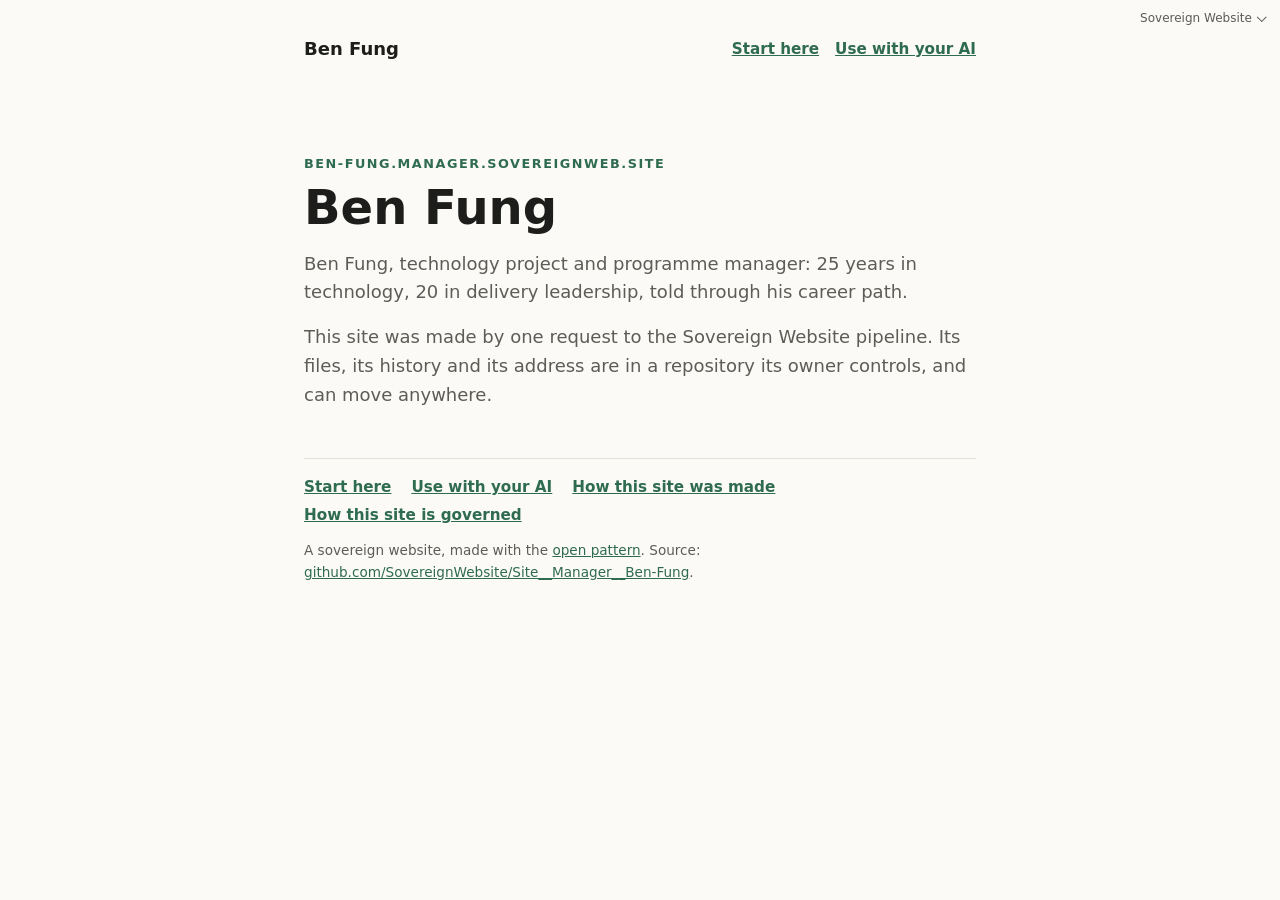
==== site/index.html @ fbfb222d "Seed 21 files from SovereignWebsite__IaC (org-apply)" ====
<!doctype html>
<html lang="en-GB">
<head>
<meta charset="utf-8">
<meta name="viewport" content="width=device-width, initial-scale=1">
<title>Ben Fung</title>
<meta name="description" content="Ben Fung, technology project and programme manager: 25 years in technology, 20 in delivery leadership, told through his career path.">
<meta property="og:type" content="website">
<meta property="og:site_name" content="Ben Fung">
<meta property="og:locale" content="en_GB">
<meta property="og:url" content="https://ben-fung.manager.sovereignweb.site/">
<meta property="og:title" content="Ben Fung">
<meta property="og:description" content="Ben Fung, technology project and programme manager: 25 years in technology, 20 in delivery leadership, told through his career path.">
<meta property="og:image" content="https://ben-fung.manager.sovereignweb.site/assets/share/card-1200x630.jpg">
<meta property="og:image:type" content="image/jpeg">
<meta property="og:image:width" content="1200">
<meta property="og:image:height" content="630">
<meta property="og:image:alt" content="Ben Fung">
<meta name="twitter:card" content="summary_large_image">
<meta name="twitter:title" content="Ben Fung">
<meta name="twitter:description" content="Ben Fung, technology project and programme manager: 25 years in technology, 20 in delivery leadership, told through his career path.">
<meta name="twitter:image" content="https://ben-fung.manager.sovereignweb.site/assets/share/card-1200x630.jpg">
<link rel="canonical" href="https://ben-fung.manager.sovereignweb.site/">
<style>
:root{--bg:#fbfaf7;--fg:#1d1d1b;--muted:#5d5c57;--accent:#2f6b4f;--line:#e4e1d8}
@media (prefers-color-scheme:dark){:root{--bg:#141513;--fg:#ecebe6;--muted:#a8a69e;--accent:#7fc3a0;--line:#2c2d29}}
*{box-sizing:border-box}body{margin:0;background:var(--bg);color:var(--fg);font:18px/1.6 system-ui,-apple-system,Segoe UI,sans-serif}
main{max-width:44rem;margin:0 auto;padding:10vh 1rem 4rem}
.skip{position:absolute;left:-999px}.skip:focus{left:1rem;top:1rem}
.mark{font-size:.8rem;letter-spacing:.12em;text-transform:uppercase;color:var(--accent);font-weight:600}
h1{font-size:clamp(2rem,6vw,3rem);line-height:1.1;margin:.4rem 0 1rem}
p{color:var(--muted);margin:0 0 1rem}a{color:var(--accent)}
footer{margin-top:3rem;padding-top:1rem;border-top:1px solid var(--line);font-size:.85rem;color:var(--muted)}
/* The Sovereign Website credit on a customer's site: one small, muted control at the far top right that opens a
   pop-up menu of the family links. Not a strip and not a menu bar: the site is about its owner (Dinis, 20 November
   2026: "It needs to fundamentally be about the site and who is it about ... top right pop-up menu").
   CSS only (details/summary), so no script and no CSP issue. It sits in the page's corner, above the owner's header;
   a site whose own header uses that corner moves it with --family-top / --family-right.
   To remove it, the owner sets one attribute: <html data-family-credit="off">. */
.family-credit{--fam-fg:var(--family-fg,#5a5a5a);--fam-strong:var(--family-fg-strong,#111);--fam-bg:var(--family-bg,#fff);
  position:absolute;top:var(--family-top,.4rem);right:var(--family-right,.75rem);z-index:50;font-size:.75rem;line-height:1.4}
@media (prefers-color-scheme:dark){.family-credit{--fam-fg:var(--family-fg,#b5b5b5);--fam-strong:var(--family-fg-strong,#fff);--fam-bg:var(--family-bg,#1c1c1c)}}
.family-credit summary{display:inline-flex;align-items:center;gap:.3rem;cursor:pointer;color:var(--fam-fg);list-style:none;min-height:24px;padding:.15rem .3rem;border-radius:4px}
.family-credit summary::-webkit-details-marker{display:none}
.family-credit summary::after{content:"";width:.35rem;height:.35rem;border:solid currentColor;border-width:0 1px 1px 0;transform:rotate(45deg) translateY(-2px)}
.family-credit summary:hover,.family-credit summary:focus-visible,.family-credit[open] summary{color:var(--fam-strong)}
.family-credit ul{position:absolute;right:0;top:100%;margin:.25rem 0 0;padding:.35rem 0;list-style:none;min-width:11rem;
  background:var(--fam-bg);border:1px solid rgba(127,127,127,.3);border-radius:6px;box-shadow:0 4px 16px rgba(0,0,0,.12)}
.family-credit a{display:block;padding:.3rem .8rem;min-height:24px;color:var(--fam-fg);text-decoration:none}
.family-credit a:hover,.family-credit a:focus-visible{color:var(--fam-strong);background:rgba(127,127,127,.1)}
.family-credit .family-gap{border-bottom:1px solid rgba(127,127,127,.25);padding-bottom:.3rem;margin-bottom:.3rem}
[data-family-credit="off"] .family-credit{display:none}
@media print{.family-credit{display:none}}
.top{display:flex;flex-wrap:wrap;align-items:center;gap:.5rem 1.5rem;max-width:44rem;margin:0 auto;padding:2.2rem 1rem 0}
.top .name{font-weight:600;color:var(--fg);text-decoration:none}
.own{display:flex;gap:1rem;margin-left:auto;font-size:.95rem}
.own a,.site-links a{color:var(--accent);font-weight:600}
.site-links{display:flex;flex-wrap:wrap;gap:.25rem 1.25rem;margin-bottom:.8rem;font-size:.95rem}
@media (max-width:40rem){.own{margin:0;width:100%}}
h2{font-size:1.25rem;margin:2rem 0 .5rem}ol,ul.plain{color:var(--muted);padding-left:1.2rem}li{margin:.35rem 0}
pre{background:rgba(127,127,127,.1);padding:.8rem 1rem;border-radius:6px;white-space:pre-wrap;font-size:.9rem;color:var(--fg)}
code{font-size:.9em}main a,main code{overflow-wrap:anywhere}
@media (max-width:599px){footer,.family-credit,.family,.site-links{font-size:15px}}
</style>
</head>
<body>
<a class="skip" href="#main">Skip to content</a>
<details class="family-credit">
  <summary>Sovereign Website</summary>
  <ul>
    <li><a href="/start/">Start here</a></li>
    <li><a href="/agents/">Use with your AI</a></li>
    <li class="family-gap"><a href="/admin/">How this site was made</a></li>
    <li><a href="https://sovereignwebsite.ai/">Sovereign Website</a></li>
    <li><a href="https://sovereignwebsite.org/">Principles</a></li>
    <li><a href="https://sovereignwebsite.site/">Hosted</a></li>
    <li><a href="https://hub.sovereignweb.site/">Hub</a></li>
    <li><a href="https://agents.sovereignweb.site/">Agents</a></li>
    <li><a href="https://vault.sovereignwebsite.site/">Vault</a></li>
    <li><a href="https://agenticcells.ai/">AgentiCCells</a></li>
    <li><a href="https://riskmandate.ai/">RiskMandate</a></li>
    <li><a href="https://newsroom.sgit.ai/">Newsroom</a></li>
  </ul>
</details>
<header class="top">
  <a class="name" href="/">Ben Fung</a>
  <nav class="own" aria-label="This site">
    <a href="/start/">Start here</a>
    <a href="/agents/">Use with your AI</a>
  </nav>
</header>
<main id="main">
<div class="mark">ben-fung.manager.sovereignweb.site</div>
<h1>Ben Fung</h1>
<p>Ben Fung, technology project and programme manager: 25 years in technology, 20 in delivery leadership, told through his career path.</p>
<p>This site was made by one request to the Sovereign Website pipeline. Its files, its history and its address are in a repository its owner controls, and can move anywhere.</p>
<footer>
<nav class="site-links" aria-label="About this site">
  <a href="/start/">Start here</a>
  <a href="/agents/">Use with your AI</a>
  <a href="/admin/">How this site was made</a>
  <a href="/policy/">How this site is governed</a>
</nav>
A sovereign website, made with the <a href="https://sovereignwebsite.org/">open pattern</a>. Source: <a href="https://github.com/SovereignWebsite/Site__Manager__Ben-Fung">github.com/SovereignWebsite/Site__Manager__Ben-Fung</a>.</footer>
</main>
</body>
</html>
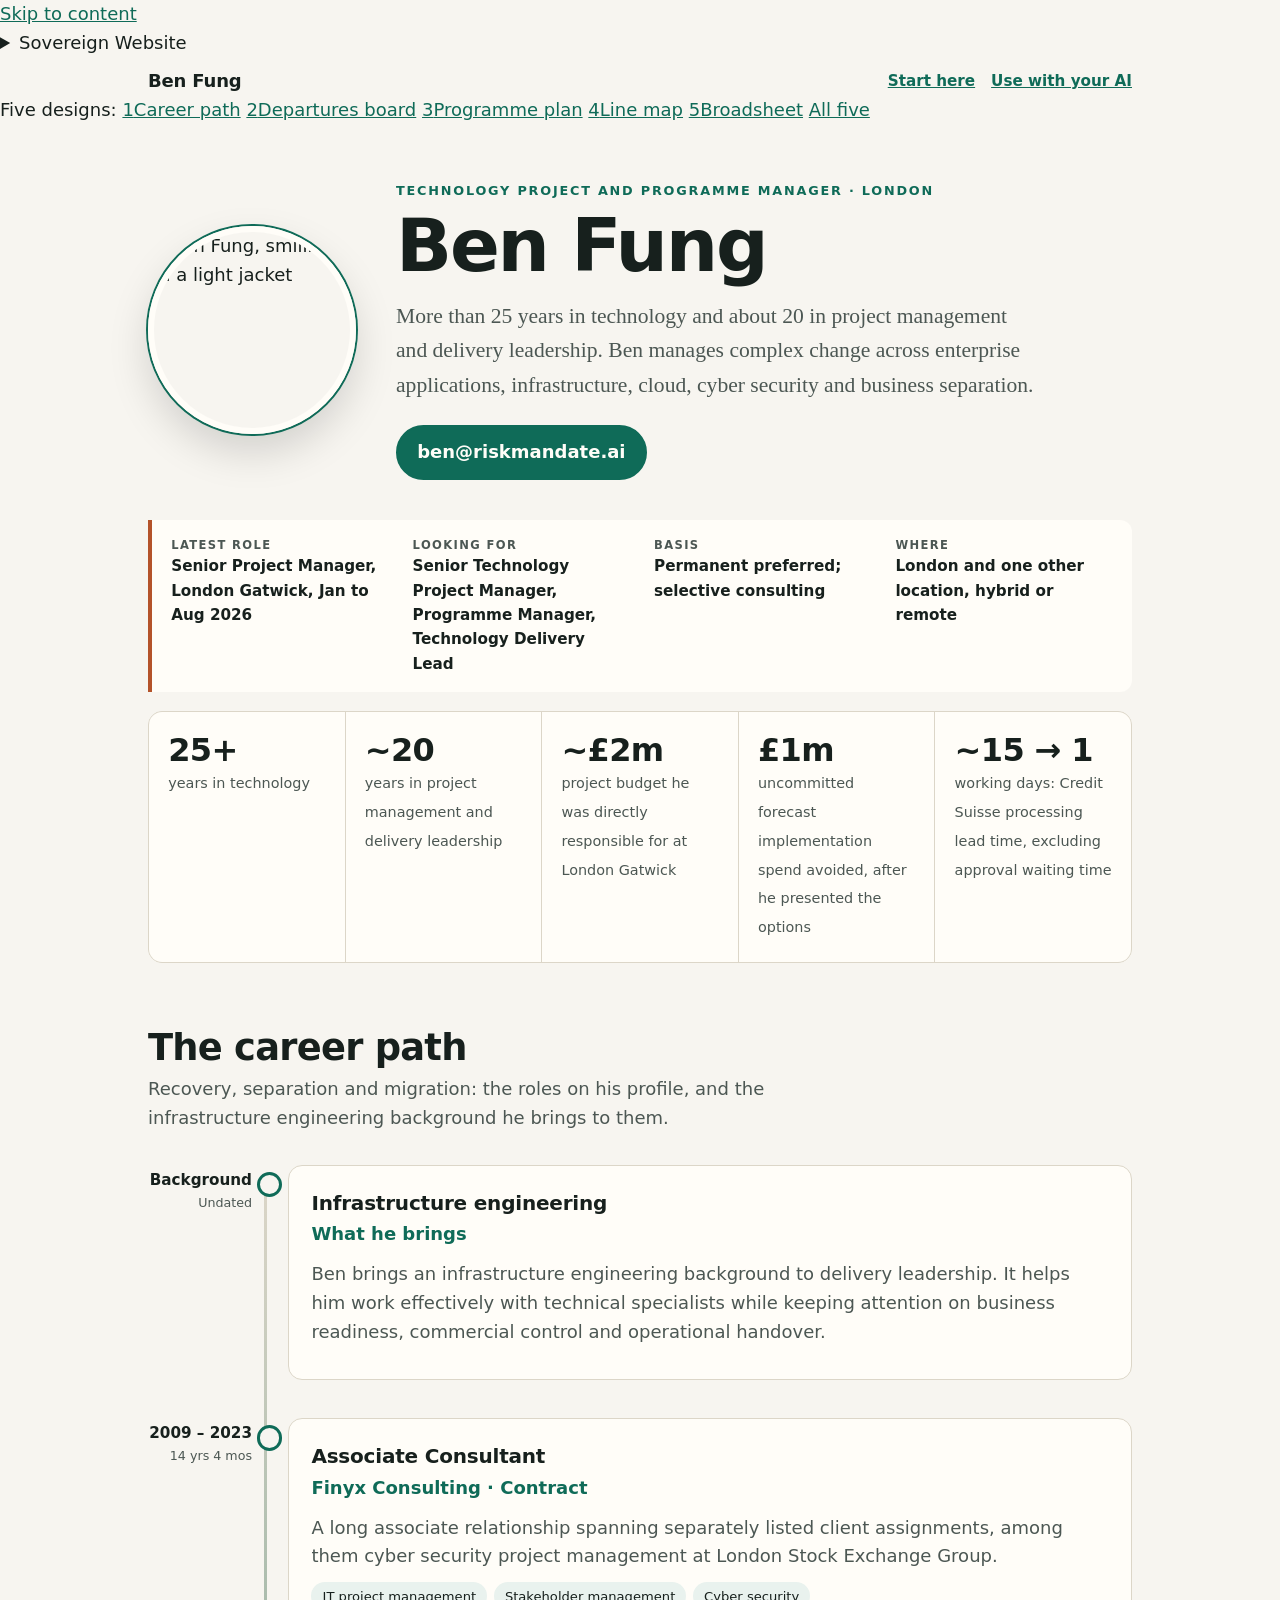
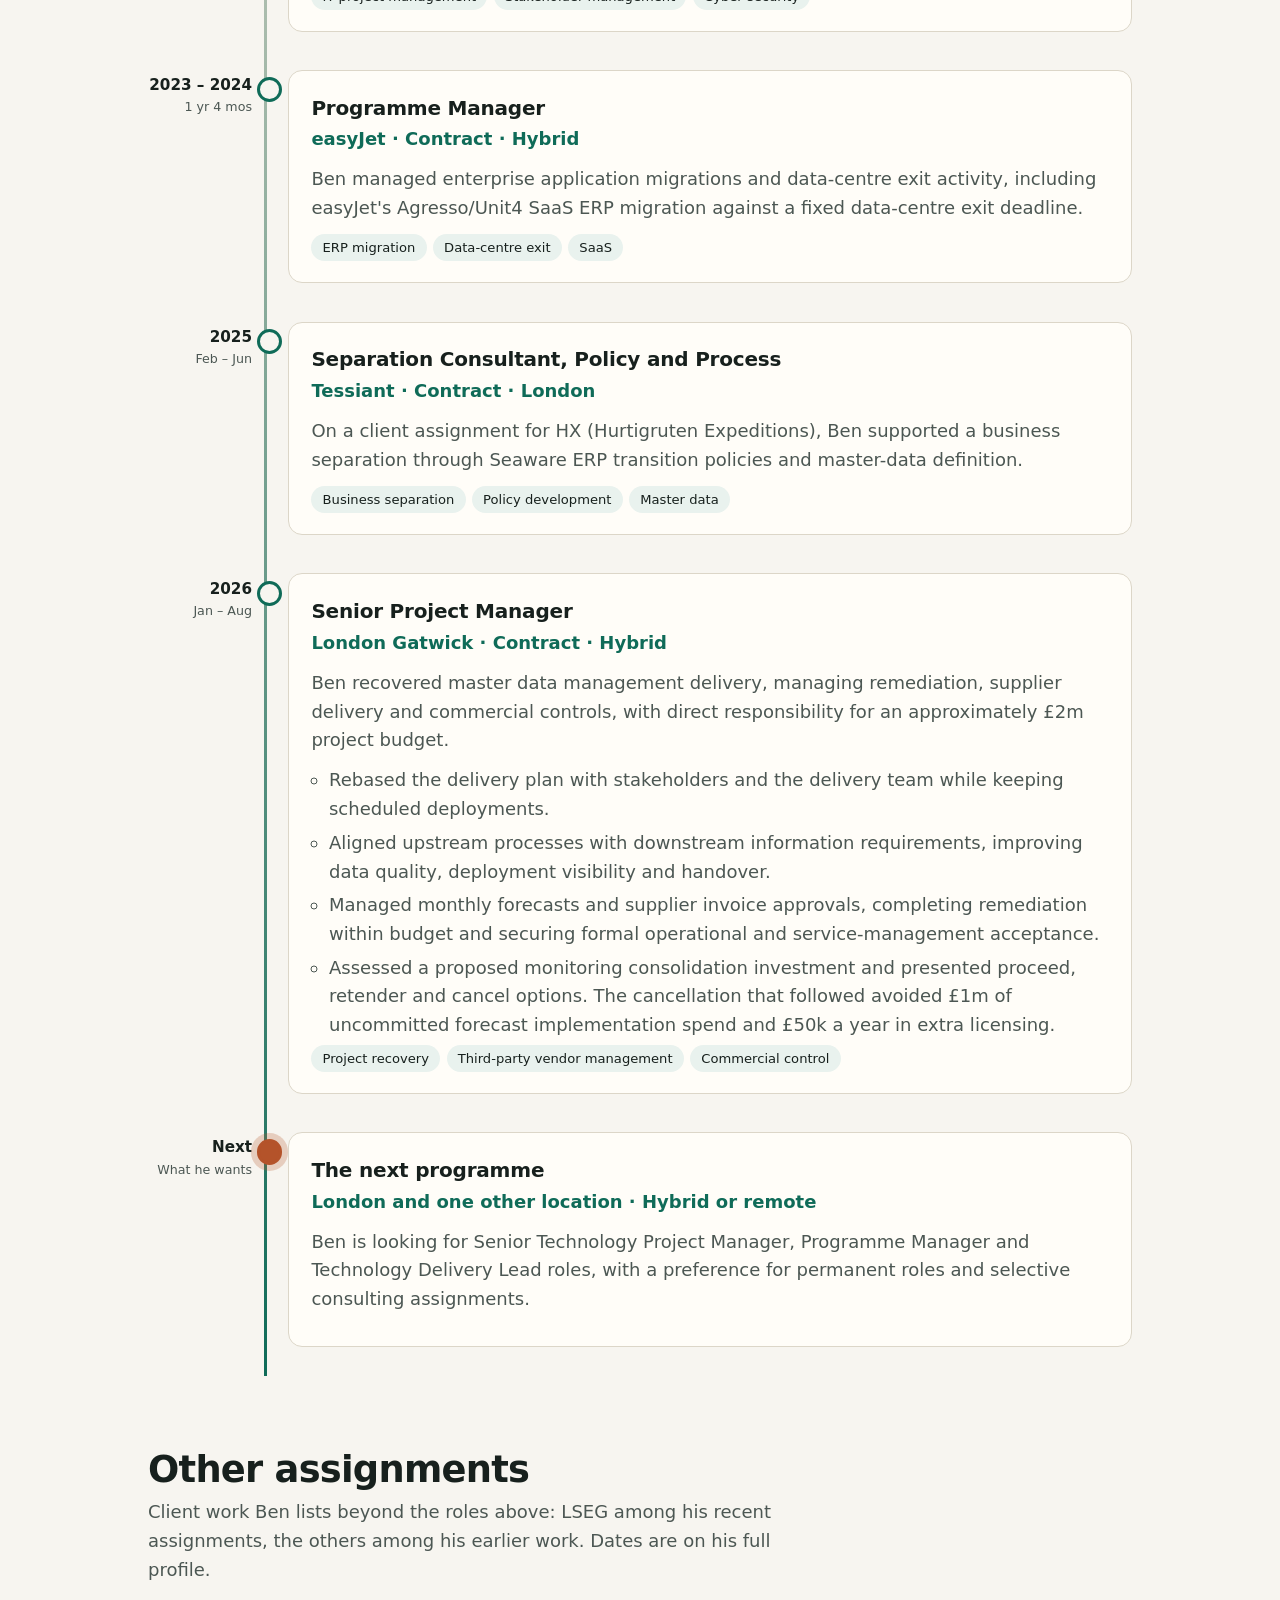
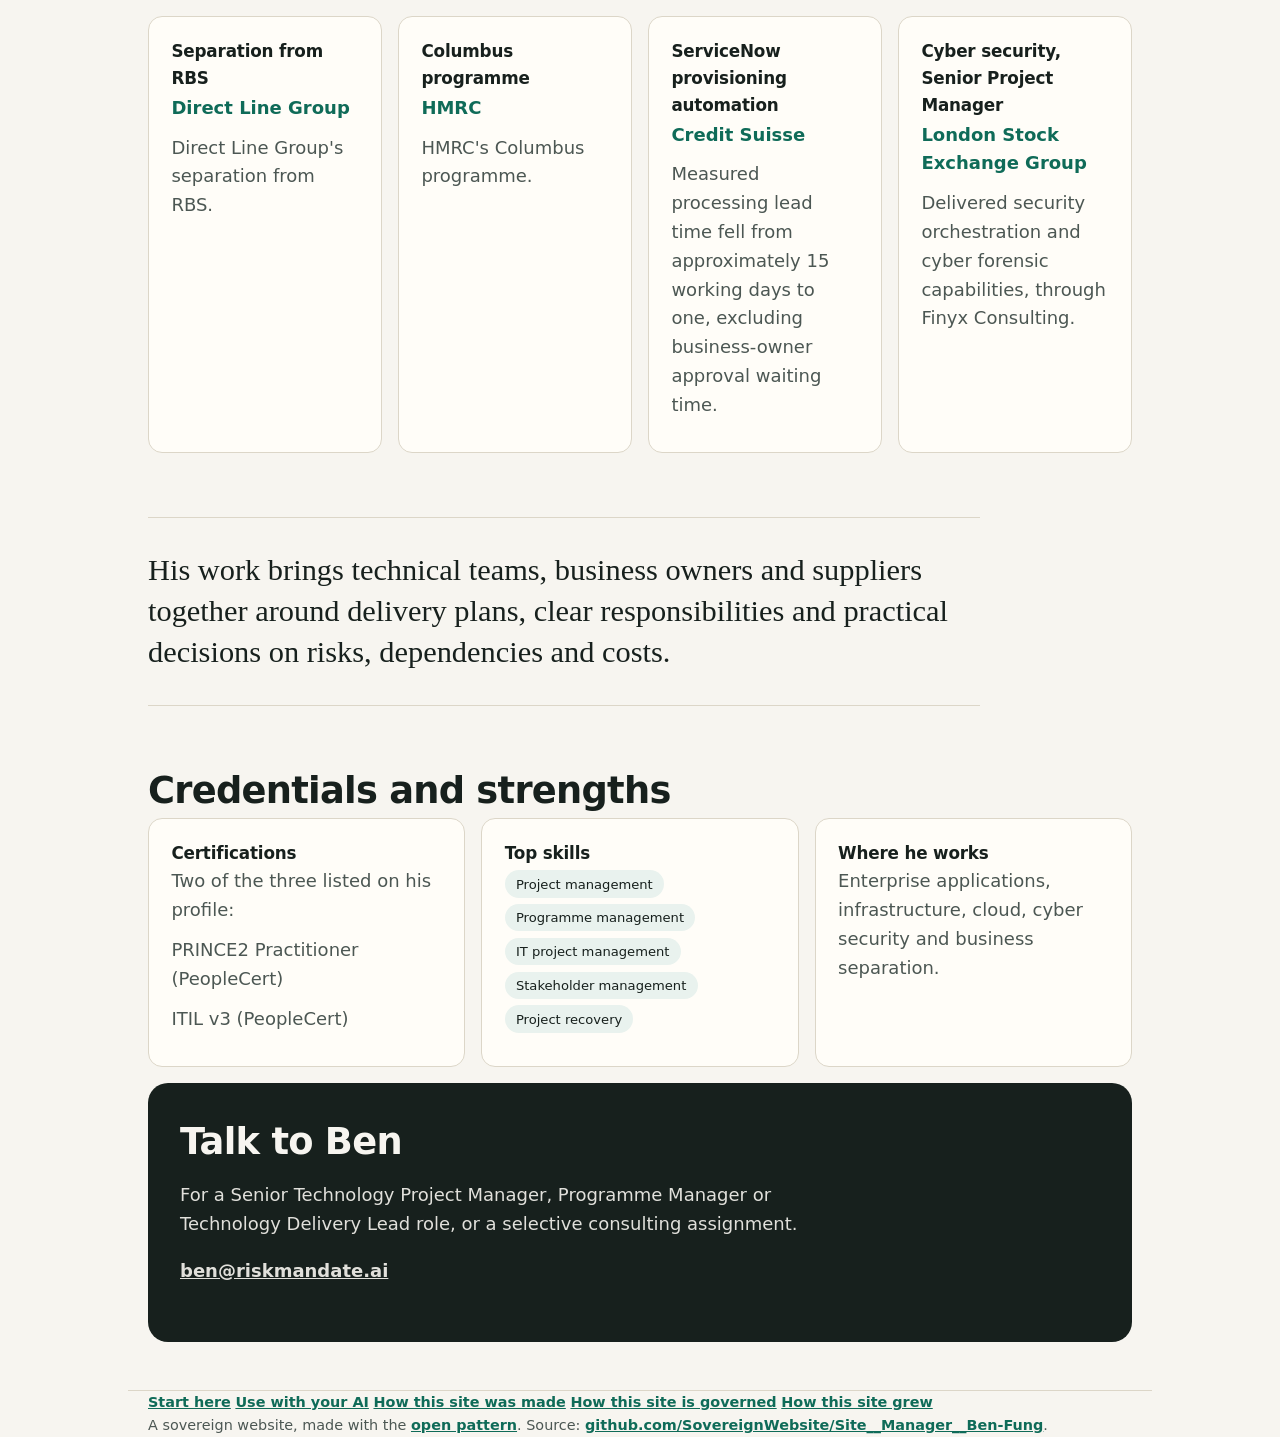
==== commit f9b629ee: "First pass: five designs of Ben Fung's career path, gallery, progress and costs Five designs of the " ====
--- a/site/index.html
+++ b/site/index.html
@@ -3,64 +3,87 @@
 <head>
 <meta charset="utf-8">
 <meta name="viewport" content="width=device-width, initial-scale=1">
-<title>Ben Fung</title>
-<meta name="description" content="Ben Fung, technology project and programme manager: 25 years in technology, 20 in delivery leadership, told through his career path.">
+<title>Ben Fung, technology project and programme manager</title>
+<meta name="description" content="Ben Fung, technology project and programme manager: more than 25 years in technology and about 20 in project management and delivery leadership, told through his career path.">
 <meta property="og:type" content="website">
 <meta property="og:site_name" content="Ben Fung">
 <meta property="og:locale" content="en_GB">
 <meta property="og:url" content="https://ben-fung.manager.sovereignweb.site/">
-<meta property="og:title" content="Ben Fung">
-<meta property="og:description" content="Ben Fung, technology project and programme manager: 25 years in technology, 20 in delivery leadership, told through his career path.">
+<meta property="og:title" content="Ben Fung, technology project and programme manager">
+<meta property="og:description" content="Ben Fung, technology project and programme manager: more than 25 years in technology and about 20 in project management and delivery leadership, told through his career path.">
 <meta property="og:image" content="https://ben-fung.manager.sovereignweb.site/assets/share/card-1200x630.jpg">
 <meta property="og:image:type" content="image/jpeg">
 <meta property="og:image:width" content="1200">
 <meta property="og:image:height" content="630">
-<meta property="og:image:alt" content="Ben Fung">
+<meta property="og:image:alt" content="Ben Fung: technology project and programme manager. More than 25 years in technology, about 20 in project management and delivery leadership.">
 <meta name="twitter:card" content="summary_large_image">
-<meta name="twitter:title" content="Ben Fung">
-<meta name="twitter:description" content="Ben Fung, technology project and programme manager: 25 years in technology, 20 in delivery leadership, told through his career path.">
+<meta name="twitter:title" content="Ben Fung, technology project and programme manager">
+<meta name="twitter:description" content="Ben Fung, technology project and programme manager: more than 25 years in technology and about 20 in project management and delivery leadership, told through his career path.">
 <meta name="twitter:image" content="https://ben-fung.manager.sovereignweb.site/assets/share/card-1200x630.jpg">
 <link rel="canonical" href="https://ben-fung.manager.sovereignweb.site/">
+<link rel="stylesheet" href="/assets/site.css">
 <style>
-:root{--bg:#fbfaf7;--fg:#1d1d1b;--muted:#5d5c57;--accent:#2f6b4f;--line:#e4e1d8}
-@media (prefers-color-scheme:dark){:root{--bg:#141513;--fg:#ecebe6;--muted:#a8a69e;--accent:#7fc3a0;--line:#2c2d29}}
-*{box-sizing:border-box}body{margin:0;background:var(--bg);color:var(--fg);font:18px/1.6 system-ui,-apple-system,Segoe UI,sans-serif}
-main{max-width:44rem;margin:0 auto;padding:10vh 1rem 4rem}
-.skip{position:absolute;left:-999px}.skip:focus{left:1rem;top:1rem}
-.mark{font-size:.8rem;letter-spacing:.12em;text-transform:uppercase;color:var(--accent);font-weight:600}
-h1{font-size:clamp(2rem,6vw,3rem);line-height:1.1;margin:.4rem 0 1rem}
-p{color:var(--muted);margin:0 0 1rem}a{color:var(--accent)}
-footer{margin-top:3rem;padding-top:1rem;border-top:1px solid var(--line);font-size:.85rem;color:var(--muted)}
-/* The Sovereign Website credit on a customer's site: one small, muted control at the far top right that opens a
-   pop-up menu of the family links. Not a strip and not a menu bar: the site is about its owner (Dinis, 20 November
-   2026: "It needs to fundamentally be about the site and who is it about ... top right pop-up menu").
-   CSS only (details/summary), so no script and no CSP issue. It sits in the page's corner, above the owner's header;
-   a site whose own header uses that corner moves it with --family-top / --family-right.
-   To remove it, the owner sets one attribute: <html data-family-credit="off">. */
-.family-credit{--fam-fg:var(--family-fg,#5a5a5a);--fam-strong:var(--family-fg-strong,#111);--fam-bg:var(--family-bg,#fff);
-  position:absolute;top:var(--family-top,.4rem);right:var(--family-right,.75rem);z-index:50;font-size:.75rem;line-height:1.4}
-@media (prefers-color-scheme:dark){.family-credit{--fam-fg:var(--family-fg,#b5b5b5);--fam-strong:var(--family-fg-strong,#fff);--fam-bg:var(--family-bg,#1c1c1c)}}
-.family-credit summary{display:inline-flex;align-items:center;gap:.3rem;cursor:pointer;color:var(--fam-fg);list-style:none;min-height:24px;padding:.15rem .3rem;border-radius:4px}
-.family-credit summary::-webkit-details-marker{display:none}
-.family-credit summary::after{content:"";width:.35rem;height:.35rem;border:solid currentColor;border-width:0 1px 1px 0;transform:rotate(45deg) translateY(-2px)}
-.family-credit summary:hover,.family-credit summary:focus-visible,.family-credit[open] summary{color:var(--fam-strong)}
-.family-credit ul{position:absolute;right:0;top:100%;margin:.25rem 0 0;padding:.35rem 0;list-style:none;min-width:11rem;
-  background:var(--fam-bg);border:1px solid rgba(127,127,127,.3);border-radius:6px;box-shadow:0 4px 16px rgba(0,0,0,.12)}
-.family-credit a{display:block;padding:.3rem .8rem;min-height:24px;color:var(--fam-fg);text-decoration:none}
-.family-credit a:hover,.family-credit a:focus-visible{color:var(--fam-strong);background:rgba(127,127,127,.1)}
-.family-credit .family-gap{border-bottom:1px solid rgba(127,127,127,.25);padding-bottom:.3rem;margin-bottom:.3rem}
-[data-family-credit="off"] .family-credit{display:none}
-@media print{.family-credit{display:none}}
-.top{display:flex;flex-wrap:wrap;align-items:center;gap:.5rem 1.5rem;max-width:44rem;margin:0 auto;padding:2.2rem 1rem 0}
-.top .name{font-weight:600;color:var(--fg);text-decoration:none}
-.own{display:flex;gap:1rem;margin-left:auto;font-size:.95rem}
-.own a,.site-links a{color:var(--accent);font-weight:600}
-.site-links{display:flex;flex-wrap:wrap;gap:.25rem 1.25rem;margin-bottom:.8rem;font-size:.95rem}
-@media (max-width:40rem){.own{margin:0;width:100%}}
-h2{font-size:1.25rem;margin:2rem 0 .5rem}ol,ul.plain{color:var(--muted);padding-left:1.2rem}li{margin:.35rem 0}
-pre{background:rgba(127,127,127,.1);padding:.8rem 1rem;border-radius:6px;white-space:pre-wrap;font-size:.9rem;color:var(--fg)}
-code{font-size:.9em}main a,main code{overflow-wrap:anywhere}
-@media (max-width:599px){footer,.family-credit,.family,.site-links{font-size:15px}}
+:root{--bg:#f7f5f0;--paper:#fffdf8;--fg:#17201d;--muted:#4c5753;--accent:#0f6b58;--accent-2:#b4532a;--line:#dcd6c8;--chip:#e9f2ee;
+  --sw-fg:#36403c;--sw-line:#cfc8b8;--sw-on-bg:#0f6b58;--sw-on-fg:#fff}
+@media (prefers-color-scheme:dark){:root{--bg:#101715;--paper:#151e1b;--fg:#ecefe9;--muted:#aab6b0;--accent:#6fd3b6;--accent-2:#f0a27c;--line:#2a3531;--chip:#1b2a25;
+  --sw-fg:#cfd8d3;--sw-line:#34413c;--sw-on-bg:#6fd3b6;--sw-on-fg:#0b1311;--family-fg:#c4ccc8;--family-fg-strong:#fff;--family-bg:#1c1c1c}}
+*{box-sizing:border-box}
+body{margin:0;background:var(--bg);color:var(--fg);font:18px/1.6 Inter,system-ui,-apple-system,"Segoe UI",sans-serif}
+a{color:var(--accent)}
+.sr-only{position:absolute;width:1px;height:1px;overflow:hidden;clip:rect(0 0 0 0);white-space:nowrap}
+.serif{font-family:"Iowan Old Style","Charter","Bitstream Charter",Georgia,serif}
+.wrap{max-width:64rem;margin:0 auto;padding:0 1.25rem}
+.top{display:flex;flex-wrap:wrap;align-items:center;gap:.5rem 1.5rem;max-width:64rem;margin:0 auto;padding:.6rem 1.25rem 0}
+.top .name{font-weight:700;color:var(--fg);text-decoration:none;letter-spacing:-.01em}
+.own{display:flex;gap:1rem;margin-left:auto;font-size:.95rem}.own a{font-weight:600}
+.hero{display:grid;grid-template-columns:auto 1fr;gap:2.5rem;align-items:center;padding:3.5rem 0 2.5rem}
+.portrait{width:13rem;height:13rem;border-radius:50%;object-fit:cover;border:6px solid var(--paper);box-shadow:0 0 0 2px var(--accent),0 18px 40px rgba(0,0,0,.15)}
+.eyebrow{font-size:.8rem;letter-spacing:.14em;text-transform:uppercase;color:var(--accent);font-weight:700;margin:0 0 .5rem}
+h1{font-size:clamp(2.6rem,7vw,4.6rem);line-height:1;margin:0 0 1rem;letter-spacing:-.03em}
+.lede{font-size:clamp(1.1rem,2.2vw,1.35rem);color:var(--muted);margin:0 0 1.4rem;max-width:40rem}
+.cta{display:flex;flex-wrap:wrap;gap:.75rem}
+.btn{display:inline-block;padding:.7rem 1.2rem;border-radius:999px;font-weight:600;text-decoration:none;border:2px solid var(--accent)}
+.btn.primary{background:var(--accent);color:var(--paper)}
+.stats{display:grid;grid-template-columns:repeat(auto-fit,minmax(11rem,1fr));gap:1px;background:var(--line);border:1px solid var(--line);border-radius:14px;overflow:hidden;margin:1rem 0 4rem}
+.stat{background:var(--paper);padding:1.3rem 1.2rem}
+.stat b{display:block;font-size:2rem;line-height:1.1;letter-spacing:-.02em;color:var(--fg)}
+.stat span{font-size:.9rem;color:var(--muted)}
+h2{font-size:clamp(1.6rem,3.5vw,2.3rem);letter-spacing:-.02em;margin:0 0 .4rem;line-height:1.15}
+.sub{color:var(--muted);margin:0 0 2rem;max-width:42rem}
+.path{list-style:none;margin:0 0 4rem;padding:0;position:relative}
+.path::before{content:"";position:absolute;left:7.25rem;top:.6rem;bottom:.6rem;width:3px;background:linear-gradient(var(--line),var(--accent))}
+.step{display:grid;grid-template-columns:6.5rem 1fr;gap:2.25rem;padding:0 0 2.4rem;position:relative}
+.step::before{content:"";position:absolute;left:6.8rem;top:.45rem;width:1.2rem;height:1.2rem;border-radius:50%;background:var(--bg);border:3px solid var(--accent)}
+.step.now::before{background:var(--accent-2);border-color:var(--accent-2);box-shadow:0 0 0 6px color-mix(in srgb,var(--accent-2) 25%,transparent)}
+.when{text-align:right;font-weight:700;font-variant-numeric:tabular-nums;color:var(--fg);font-size:.95rem;padding-top:.2rem}
+.when small{display:block;font-weight:500;color:var(--muted)}
+.card{background:var(--paper);border:1px solid var(--line);border-radius:14px;padding:1.3rem 1.4rem}
+.card h3{margin:0;font-size:1.25rem;letter-spacing:-.01em}
+.card .org{color:var(--accent);font-weight:600;margin:.1rem 0 .7rem}
+.card p{margin:0 0 .7rem;color:var(--muted)}
+.card ul{margin:.2rem 0 0;padding-left:1.1rem;color:var(--muted)}.card li{margin:.3rem 0}
+.card .tags{padding-left:0}
+.tags{display:flex;flex-wrap:wrap;gap:.4rem;margin-top:.8rem;padding:0;list-style:none}
+.tags li{background:var(--chip);color:var(--fg);border-radius:999px;padding:.2rem .7rem;font-size:.82rem;margin:0}
+.grid2{display:grid;grid-template-columns:repeat(auto-fit,minmax(15rem,1fr));gap:1rem;margin:0 0 1rem}
+.grid2.four{grid-template-columns:repeat(auto-fit,minmax(13rem,1fr));margin-bottom:4rem}
+.glance{display:grid;grid-template-columns:repeat(auto-fit,minmax(12rem,1fr));gap:.4rem 1.5rem;margin:0 0 1.2rem;padding:1rem 1.2rem;border-left:4px solid var(--accent-2);background:var(--paper);border-radius:0 12px 12px 0}
+.glance div{font-size:.95rem}.glance dt{font-size:.72rem;letter-spacing:.12em;text-transform:uppercase;color:var(--muted);font-weight:700}.glance dd{margin:0;font-weight:600}
+.mini h3{font-size:1.05rem}
+.quote{font-size:clamp(1.3rem,3vw,1.9rem);line-height:1.35;margin:0 0 4rem;padding:2rem 0;border-top:1px solid var(--line);border-bottom:1px solid var(--line);max-width:52rem}
+.quote p{margin:0}
+.contact{background:var(--fg);color:var(--bg);border-radius:20px;padding:2.4rem 2rem;margin:0 0 3rem}
+.contact h2{color:var(--bg)}.contact p{color:var(--bg);opacity:.9;max-width:40rem}
+.contact a{color:var(--bg);font-weight:700}
+.contact .btn{border-color:var(--bg)}
+footer{border-top:1px solid var(--line);padding:1.5rem 0 1rem;font-size:.9rem;color:var(--muted)}
+footer a{color:var(--accent);font-weight:600}
+@media (max-width:44rem){
+  .hero{grid-template-columns:1fr;gap:1.5rem;padding-top:2rem}.portrait{width:9rem;height:9rem}
+  .path::before{left:.55rem}.step{grid-template-columns:1fr;gap:.4rem;padding-left:2.2rem}.step::before{left:0}.when{text-align:left}
+  .own{margin:0;width:100%}
+  .stats{grid-template-columns:1fr 1fr}.stat:last-child{grid-column:1/-1}.stat{padding:.9rem}.stat b{font-size:1.5rem}.glance{grid-template-columns:1fr 1fr;gap:.6rem 1rem}.card{padding:1rem}.step{padding-bottom:1.4rem}.grid2.four{margin-bottom:2.5rem}.stats{margin-bottom:2.5rem}.path{margin-bottom:2.5rem}
+}
 </style>
 </head>
 <body>
@@ -89,19 +112,147 @@
     <a href="/agents/">Use with your AI</a>
   </nav>
 </header>
-<main id="main">
-<div class="mark">ben-fung.manager.sovereignweb.site</div>
-<h1>Ben Fung</h1>
-<p>Ben Fung, technology project and programme manager: 25 years in technology, 20 in delivery leadership, told through his career path.</p>
-<p>This site was made by one request to the Sovereign Website pipeline. Its files, its history and its address are in a repository its owner controls, and can move anywhere.</p>
-<footer>
+<nav class="designs" aria-label="Five designs of this page">
+  <span class="lead">Five designs:</span>
+  <a href="/" aria-current="page"><span class="n">1</span>Career path</a>
+  <a href="/designs/departures/"><span class="n">2</span>Departures board</a>
+  <a href="/designs/programme-plan/"><span class="n">3</span>Programme plan</a>
+  <a href="/designs/line-map/"><span class="n">4</span>Line map</a>
+  <a href="/designs/broadsheet/"><span class="n">5</span>Broadsheet</a>
+  <a href="/designs/">All five</a>
+</nav>
+<main id="main" class="wrap">
+<section class="hero" aria-labelledby="who">
+  <img class="portrait" src="/assets/img/ben-fung-400.jpg" width="400" height="400" alt="Ben Fung, smiling, in a light jacket">
+  <div>
+    <p class="eyebrow">Technology project and programme manager · London</p>
+    <h1 id="who">Ben Fung</h1>
+    <p class="lede serif">More than 25 years in technology and about 20 in project management and delivery leadership. Ben manages complex change across enterprise applications, infrastructure, cloud, cyber security and business separation.</p>
+    <div class="cta"><a class="btn primary" href="mailto:ben@riskmandate.ai">ben@riskmandate.ai</a></div>
+  </div>
+</section>
+
+<section aria-labelledby="glance-h">
+<h2 id="glance-h" class="sr-only">At a glance</h2>
+<dl class="glance">
+  <div><dt>Latest role</dt><dd>Senior Project Manager, London Gatwick, Jan to Aug 2026</dd></div>
+  <div><dt>Looking for</dt><dd>Senior Technology Project Manager, Programme Manager, Technology Delivery Lead</dd></div>
+  <div><dt>Basis</dt><dd>Permanent preferred; selective consulting</dd></div>
+  <div><dt>Where</dt><dd>London and one other location, hybrid or remote</dd></div>
+</dl>
+</section>
+<section aria-label="In numbers">
+<div class="stats">
+  <div class="stat"><b>25+</b><span>years in technology</span></div>
+  <div class="stat"><b>~20</b><span>years in project management and delivery leadership</span></div>
+  <div class="stat"><b>~£2m</b><span>project budget he was directly responsible for at London Gatwick</span></div>
+  <div class="stat"><b>£1m</b><span>uncommitted forecast implementation spend avoided, after he presented the options</span></div>
+  <div class="stat"><b>~15 → 1</b><span>working days: Credit Suisse processing lead time, excluding approval waiting time</span></div>
+</div>
+</section>
+
+<section aria-labelledby="path">
+<h2 id="path">The career path</h2>
+<p class="sub">Recovery, separation and migration: the roles on his profile, and the infrastructure engineering background he brings to them.</p>
+<ol class="path">
+  <li class="step">
+    <div class="when">Background<small>Undated</small></div>
+    <div class="card">
+      <h3>Infrastructure engineering</h3>
+      <p class="org">What he brings</p>
+      <p>Ben brings an infrastructure engineering background to delivery leadership. It helps him work effectively with technical specialists while keeping attention on business readiness, commercial control and operational handover.</p>
+    </div>
+  </li>
+  <li class="step">
+    <div class="when">2009 – 2023<small>14 yrs 4 mos</small></div>
+    <div class="card">
+      <h3>Associate Consultant</h3>
+      <p class="org">Finyx Consulting · Contract</p>
+      <p>A long associate relationship spanning separately listed client assignments, among them cyber security project management at London Stock Exchange Group.</p>
+      <ul class="tags"><li>IT project management</li><li>Stakeholder management</li><li>Cyber security</li></ul>
+    </div>
+  </li>
+  <li class="step">
+    <div class="when">2023 – 2024<small>1 yr 4 mos</small></div>
+    <div class="card">
+      <h3>Programme Manager</h3>
+      <p class="org">easyJet · Contract · Hybrid</p>
+      <p>Ben managed enterprise application migrations and data-centre exit activity, including easyJet's Agresso/Unit4 SaaS ERP migration against a fixed data-centre exit deadline.</p>
+      <ul class="tags"><li>ERP migration</li><li>Data-centre exit</li><li>SaaS</li></ul>
+    </div>
+  </li>
+  <li class="step">
+    <div class="when">2025<small>Feb – Jun</small></div>
+    <div class="card">
+      <h3>Separation Consultant, Policy and Process</h3>
+      <p class="org">Tessiant · Contract · London</p>
+      <p>On a client assignment for HX (Hurtigruten Expeditions), Ben supported a business separation through Seaware ERP transition policies and master-data definition.</p>
+      <ul class="tags"><li>Business separation</li><li>Policy development</li><li>Master data</li></ul>
+    </div>
+  </li>
+  <li class="step">
+    <div class="when">2026<small>Jan – Aug</small></div>
+    <div class="card">
+      <h3>Senior Project Manager</h3>
+      <p class="org">London Gatwick · Contract · Hybrid</p>
+      <p>Ben recovered master data management delivery, managing remediation, supplier delivery and commercial controls, with direct responsibility for an approximately £2m project budget.</p>
+      <ul>
+        <li>Rebased the delivery plan with stakeholders and the delivery team while keeping scheduled deployments.</li>
+        <li>Aligned upstream processes with downstream information requirements, improving data quality, deployment visibility and handover.</li>
+        <li>Managed monthly forecasts and supplier invoice approvals, completing remediation within budget and securing formal operational and service-management acceptance.</li>
+        <li>Assessed a proposed monitoring consolidation investment and presented proceed, retender and cancel options. The cancellation that followed avoided £1m of uncommitted forecast implementation spend and £50k a year in extra licensing.</li>
+      </ul>
+      <ul class="tags"><li>Project recovery</li><li>Third-party vendor management</li><li>Commercial control</li></ul>
+    </div>
+  </li>
+  <li class="step now">
+    <div class="when">Next<small>What he wants</small></div>
+    <div class="card">
+      <h3>The next programme</h3>
+      <p class="org">London and one other location · Hybrid or remote</p>
+      <p>Ben is looking for Senior Technology Project Manager, Programme Manager and Technology Delivery Lead roles, with a preference for permanent roles and selective consulting assignments.</p>
+    </div>
+  </li>
+</ol>
+</section>
+
+<section aria-labelledby="along">
+<h2 id="along">Other assignments</h2>
+<p class="sub">Client work Ben lists beyond the roles above: LSEG among his recent assignments, the others among his earlier work. Dates are on his full profile.</p>
+<div class="grid2 four">
+<article class="card mini"><h3>Separation from RBS</h3><p class="org">Direct Line Group</p><p>Direct Line Group's separation from RBS.</p></article>
+<article class="card mini"><h3>Columbus programme</h3><p class="org">HMRC</p><p>HMRC's Columbus programme.</p></article>
+<article class="card mini"><h3>ServiceNow provisioning automation</h3><p class="org">Credit Suisse</p><p>Measured processing lead time fell from approximately 15 working days to one, excluding business-owner approval waiting time.</p></article>
+<article class="card mini"><h3>Cyber security, Senior Project Manager</h3><p class="org">London Stock Exchange Group</p><p>Delivered security orchestration and cyber forensic capabilities, through Finyx Consulting.</p></article>
+</div>
+</section>
+
+<blockquote class="quote serif"><p>His work brings technical teams, business owners and suppliers together around delivery plans, clear responsibilities and practical decisions on risks, dependencies and costs.</p></blockquote>
+
+<section aria-labelledby="creds">
+<h2 id="creds">Credentials and strengths</h2>
+<div class="grid2">
+  <article class="card mini"><h3>Certifications</h3><p>Two of the three listed on his profile:</p><p>PRINCE2 Practitioner (PeopleCert)</p><p>ITIL v3 (PeopleCert)</p></article>
+  <article class="card mini"><h3>Top skills</h3><ul class="tags"><li>Project management</li><li>Programme management</li><li>IT project management</li><li>Stakeholder management</li><li>Project recovery</li></ul></article>
+  <article class="card mini"><h3>Where he works</h3><p>Enterprise applications, infrastructure, cloud, cyber security and business separation.</p></article>
+</div>
+</section>
+
+<section class="contact" aria-labelledby="talk">
+  <h2 id="talk">Talk to Ben</h2>
+  <p>For a Senior Technology Project Manager, Programme Manager or Technology Delivery Lead role, or a selective consulting assignment.</p>
+  <p><a href="mailto:ben@riskmandate.ai">ben@riskmandate.ai</a></p>
+</section>
+</main>
+<footer class="wrap">
 <nav class="site-links" aria-label="About this site">
   <a href="/start/">Start here</a>
   <a href="/agents/">Use with your AI</a>
   <a href="/admin/">How this site was made</a>
   <a href="/policy/">How this site is governed</a>
+  <a href="/progress/">How this site grew</a>
 </nav>
-A sovereign website, made with the <a href="https://sovereignwebsite.org/">open pattern</a>. Source: <a href="https://github.com/SovereignWebsite/Site__Manager__Ben-Fung">github.com/SovereignWebsite/Site__Manager__Ben-Fung</a>.</footer>
-</main>
+A sovereign website, made with the <a href="https://sovereignwebsite.org/">open pattern</a>. Source: <a href="https://github.com/SovereignWebsite/Site__Manager__Ben-Fung">github.com/SovereignWebsite/Site__Manager__Ben-Fung</a>.
+</footer>
 </body>
 </html>
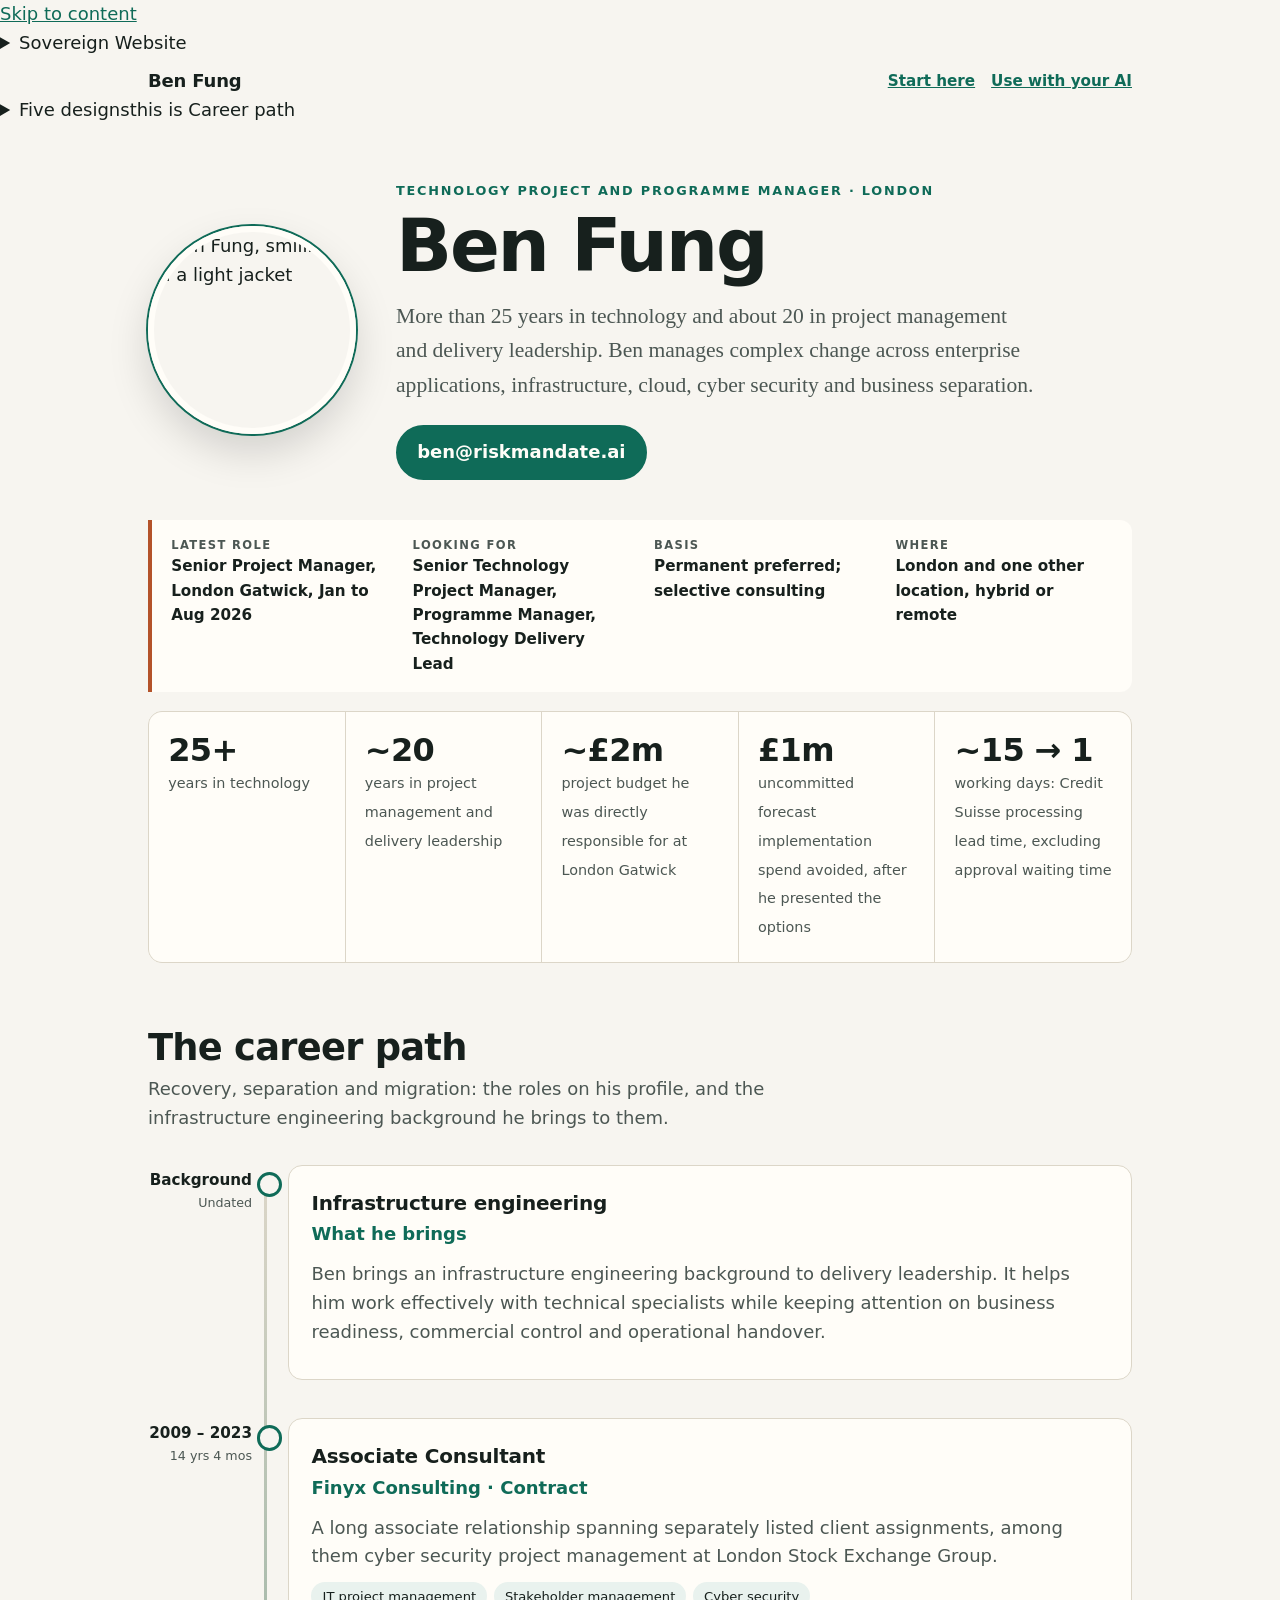
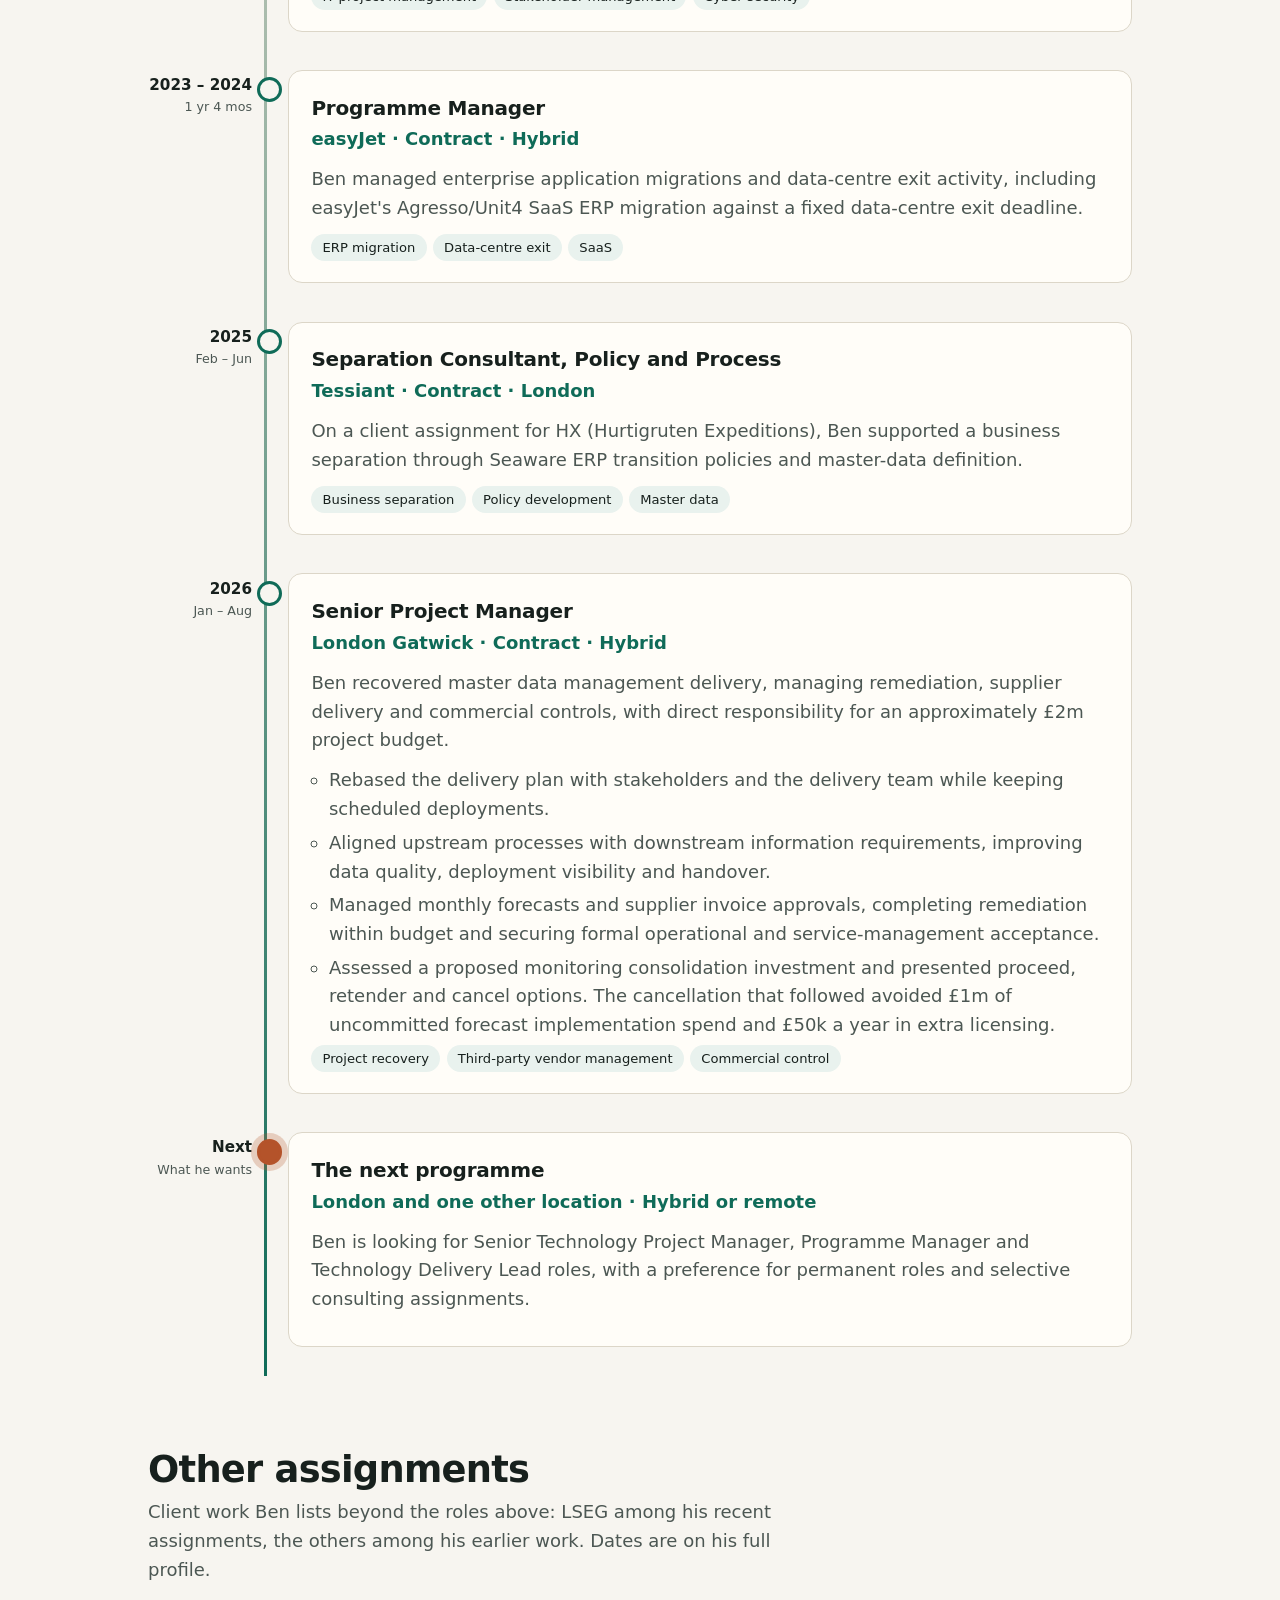
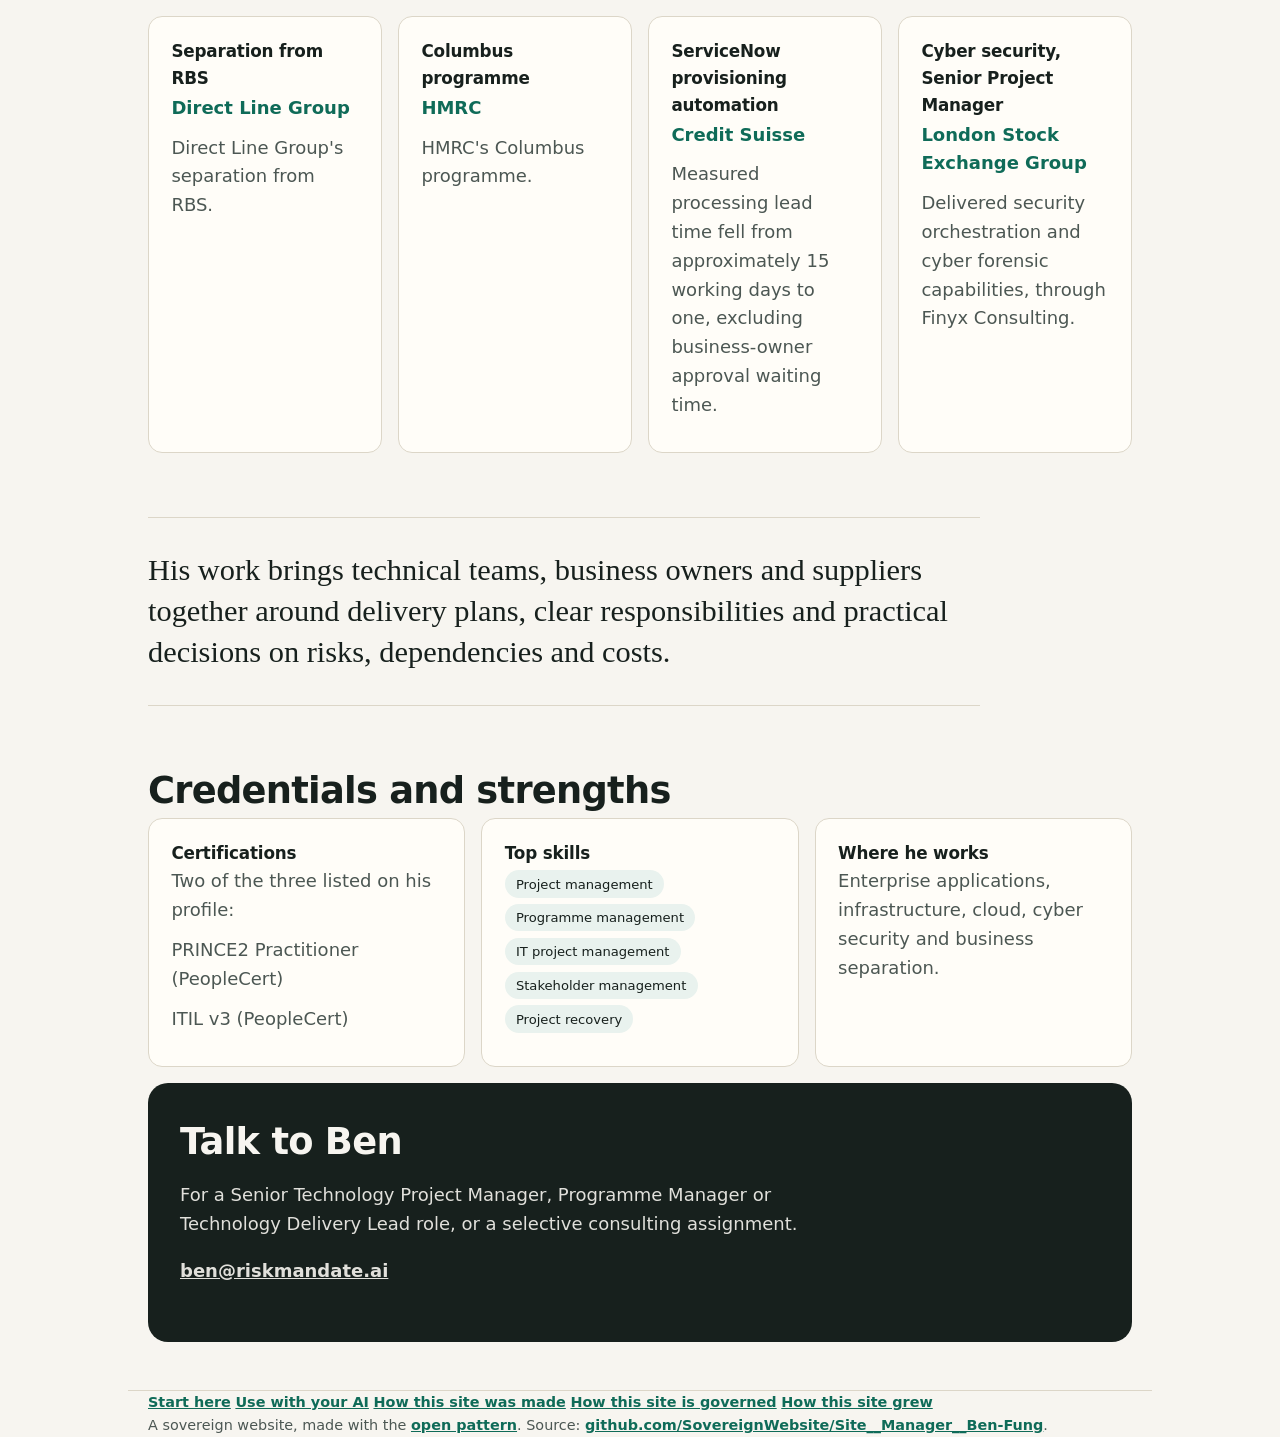
==== commit e675c6af: "Round 2 for a.design: email on every first screen, picture picker, broadsheet photo Answers a.design" ====
--- a/site/index.html
+++ b/site/index.html
@@ -113,13 +113,17 @@
   </nav>
 </header>
 <nav class="designs" aria-label="Five designs of this page">
-  <span class="lead">Five designs:</span>
-  <a href="/" aria-current="page"><span class="n">1</span>Career path</a>
-  <a href="/designs/departures/"><span class="n">2</span>Departures board</a>
-  <a href="/designs/programme-plan/"><span class="n">3</span>Programme plan</a>
-  <a href="/designs/line-map/"><span class="n">4</span>Line map</a>
-  <a href="/designs/broadsheet/"><span class="n">5</span>Broadsheet</a>
-  <a href="/designs/">All five</a>
+<details>
+  <summary><span class="lbl">Five designs</span><span class="here">this is Career path</span></summary>
+  <ul class="dcards">
+    <li><a href="/" aria-current="page"><img src="/assets/designs/career-path.jpg" width="640" height="400" alt=""><span>1. Career path</span></a></li>
+    <li><a href="/designs/departures/"><img src="/assets/designs/departures.jpg" width="640" height="400" alt=""><span>2. Departures board</span></a></li>
+    <li><a href="/designs/programme-plan/"><img src="/assets/designs/programme-plan.jpg" width="640" height="400" alt=""><span>3. Programme plan</span></a></li>
+    <li><a href="/designs/line-map/"><img src="/assets/designs/line-map.jpg" width="640" height="400" alt=""><span>4. Line map</span></a></li>
+    <li><a href="/designs/broadsheet/"><img src="/assets/designs/broadsheet.jpg" width="640" height="400" alt=""><span>5. Broadsheet</span></a></li>
+  </ul>
+  <p class="all"><a href="/designs/">See all five side by side</a></p>
+</details>
 </nav>
 <main id="main" class="wrap">
 <section class="hero" aria-labelledby="who">
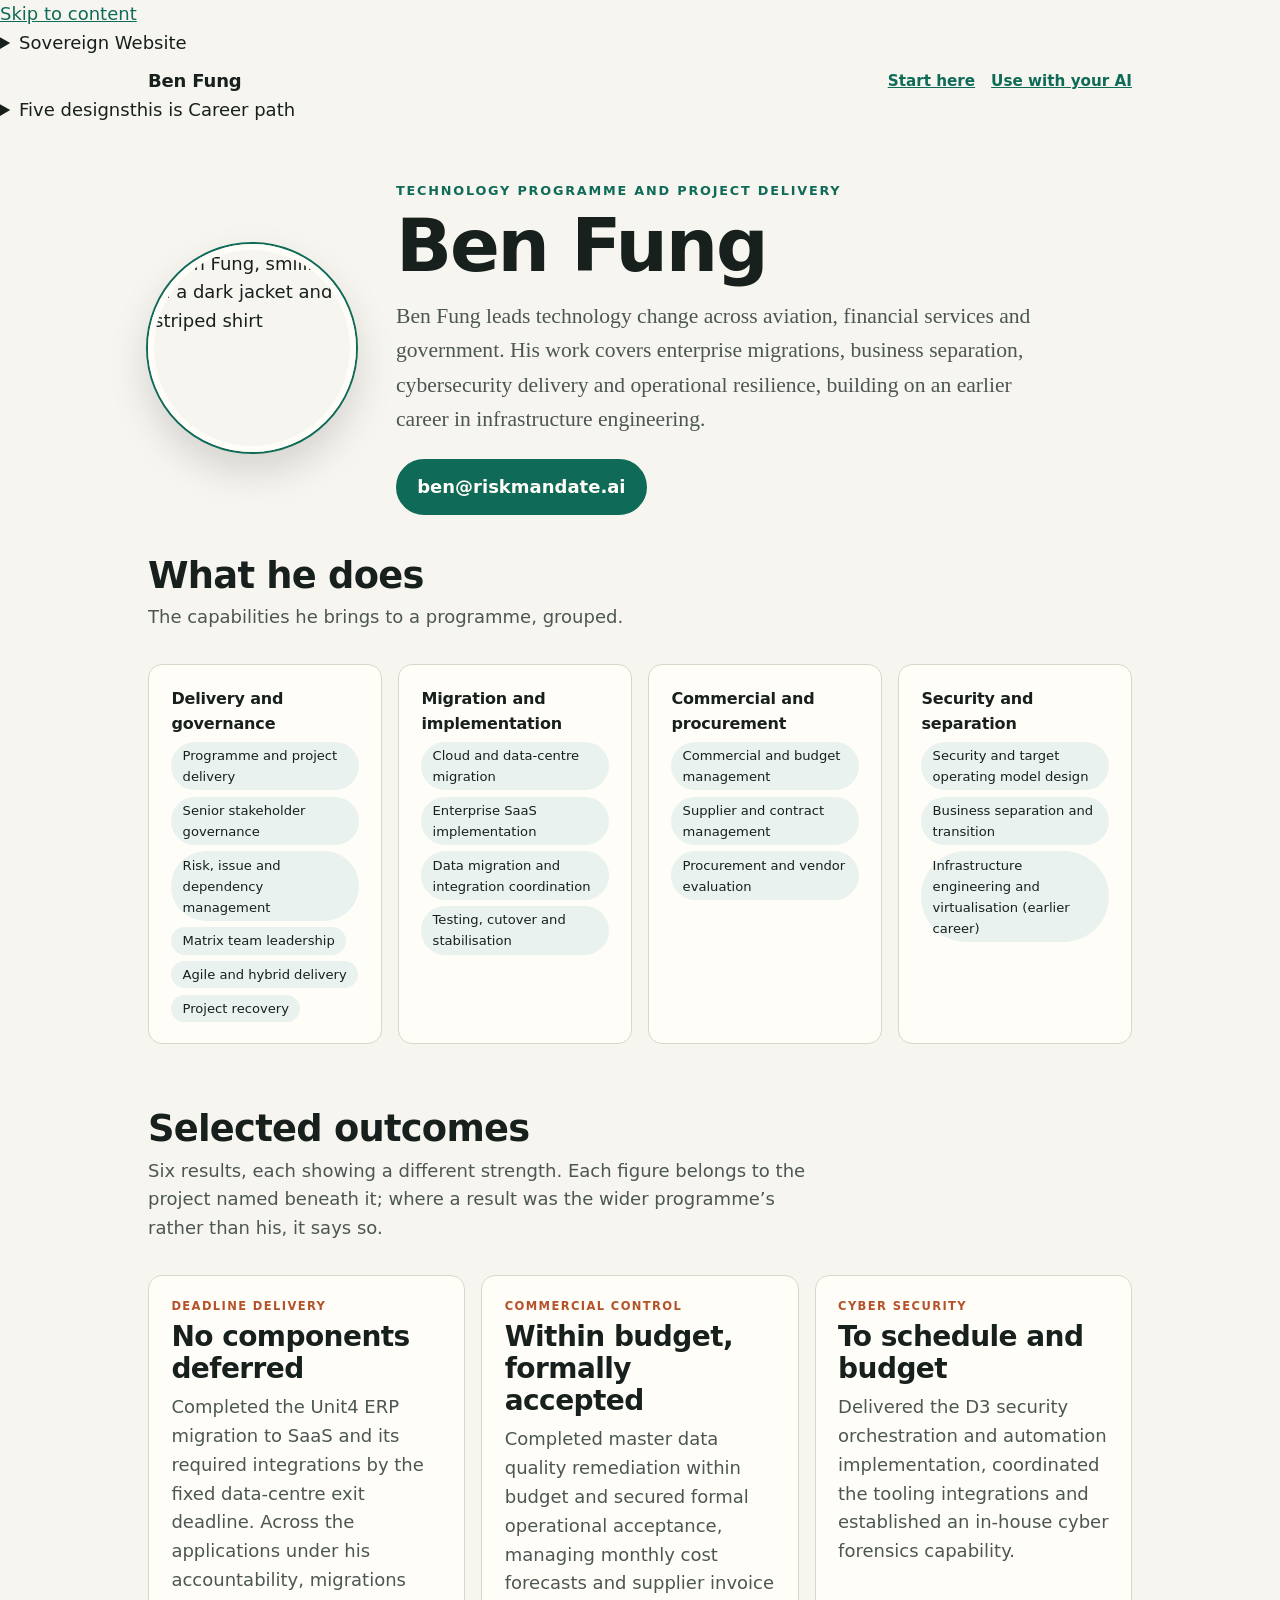
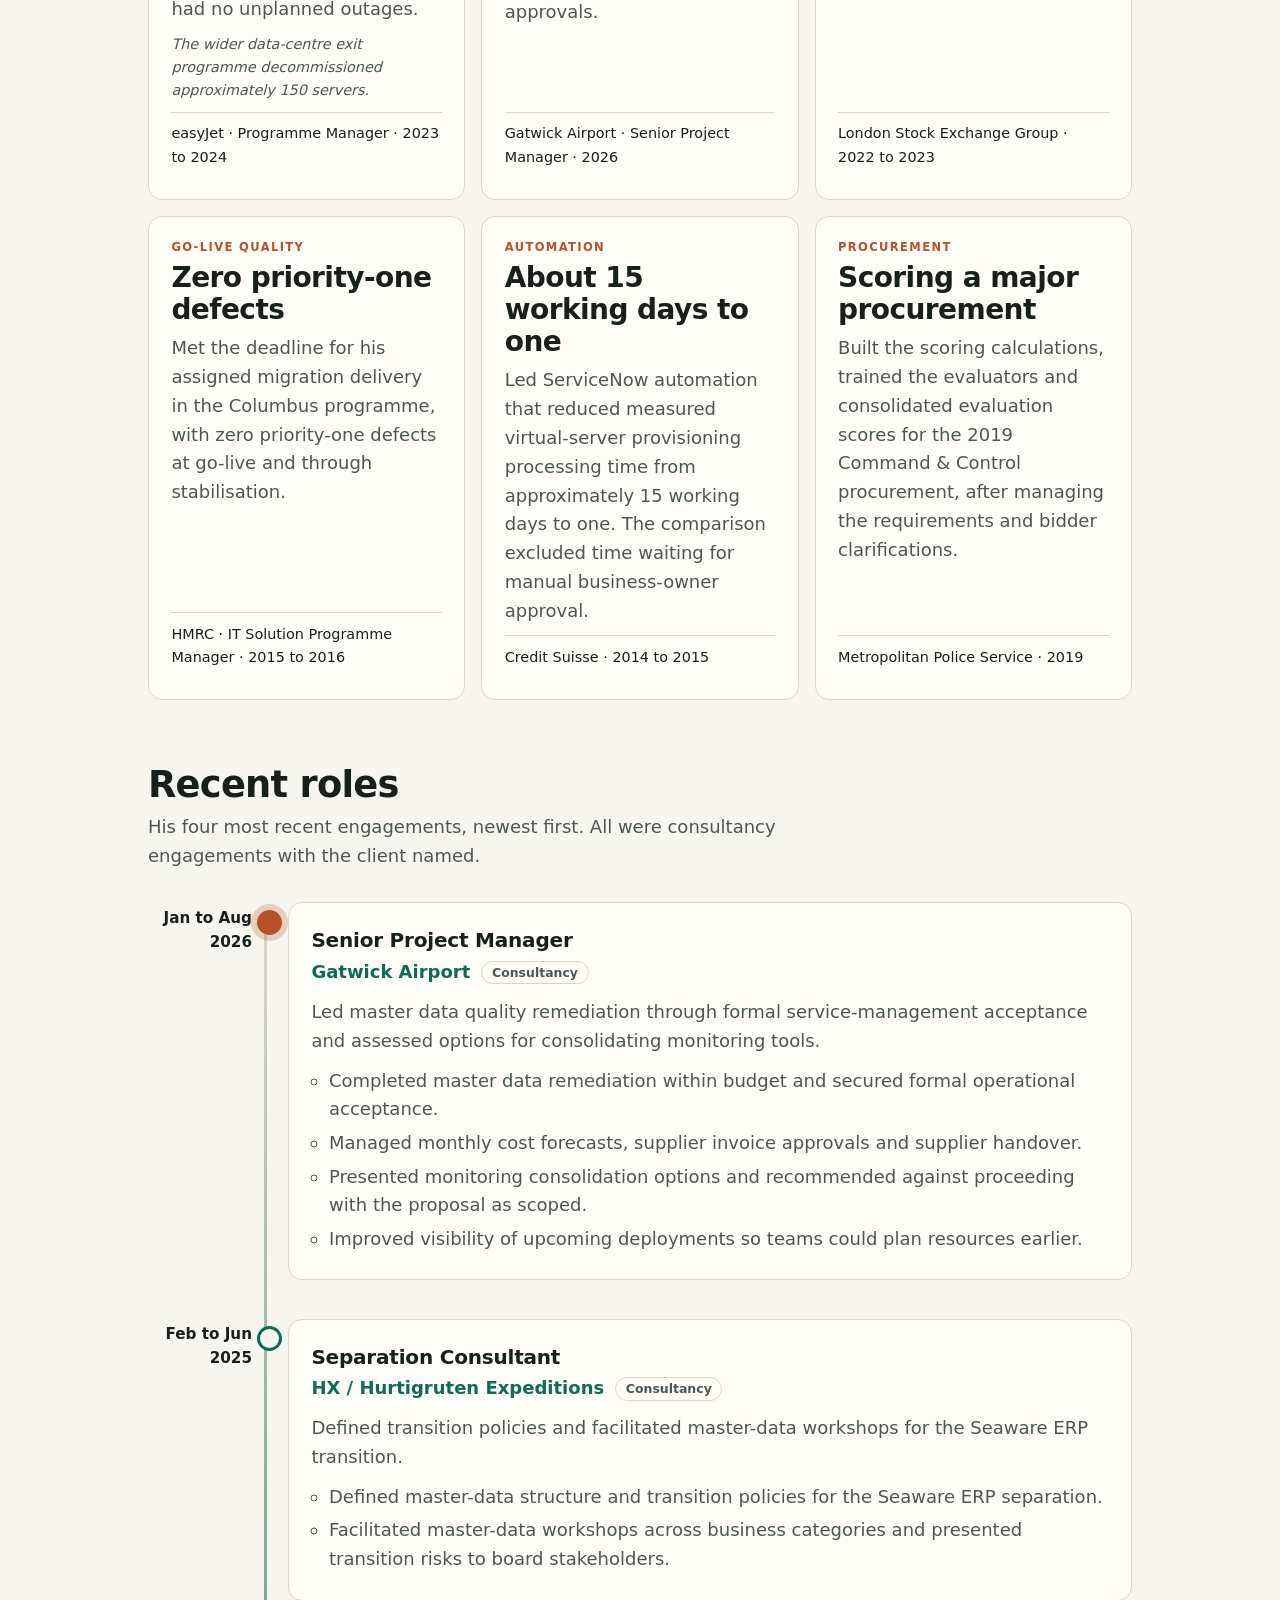
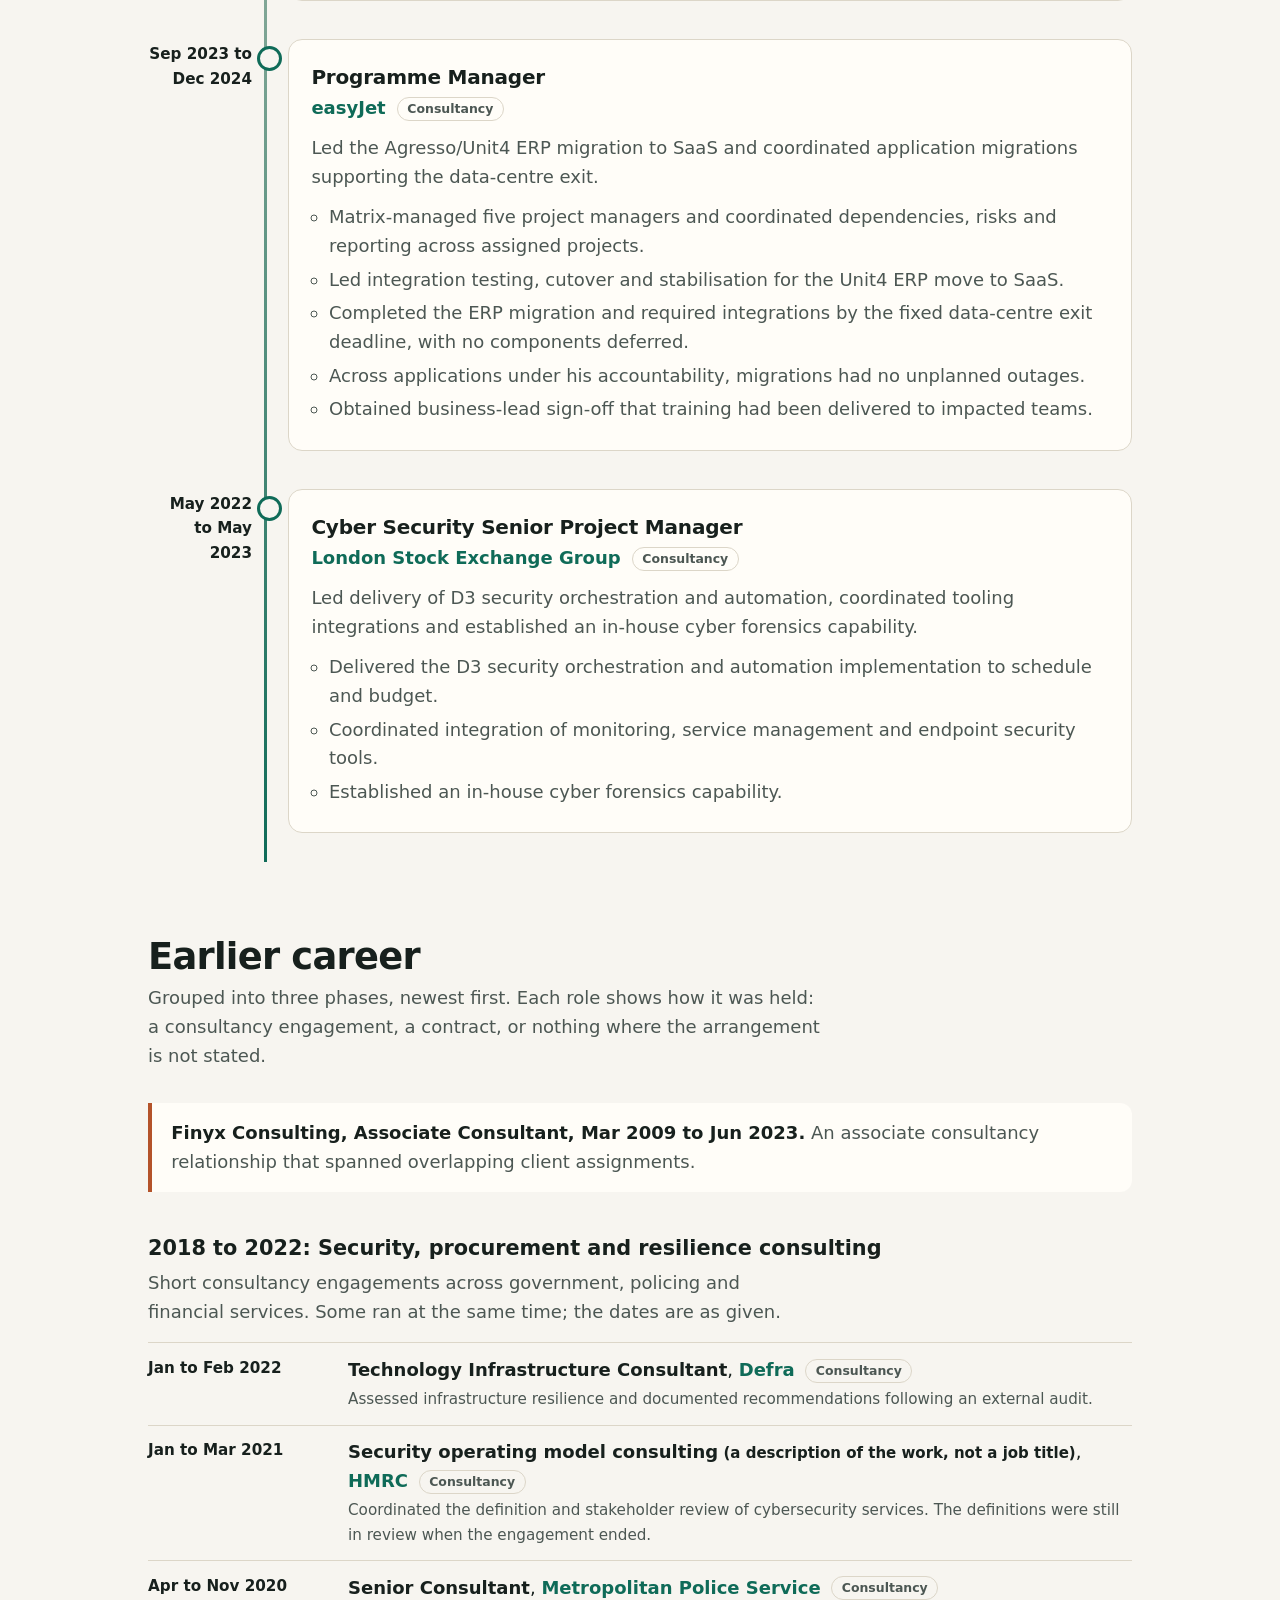
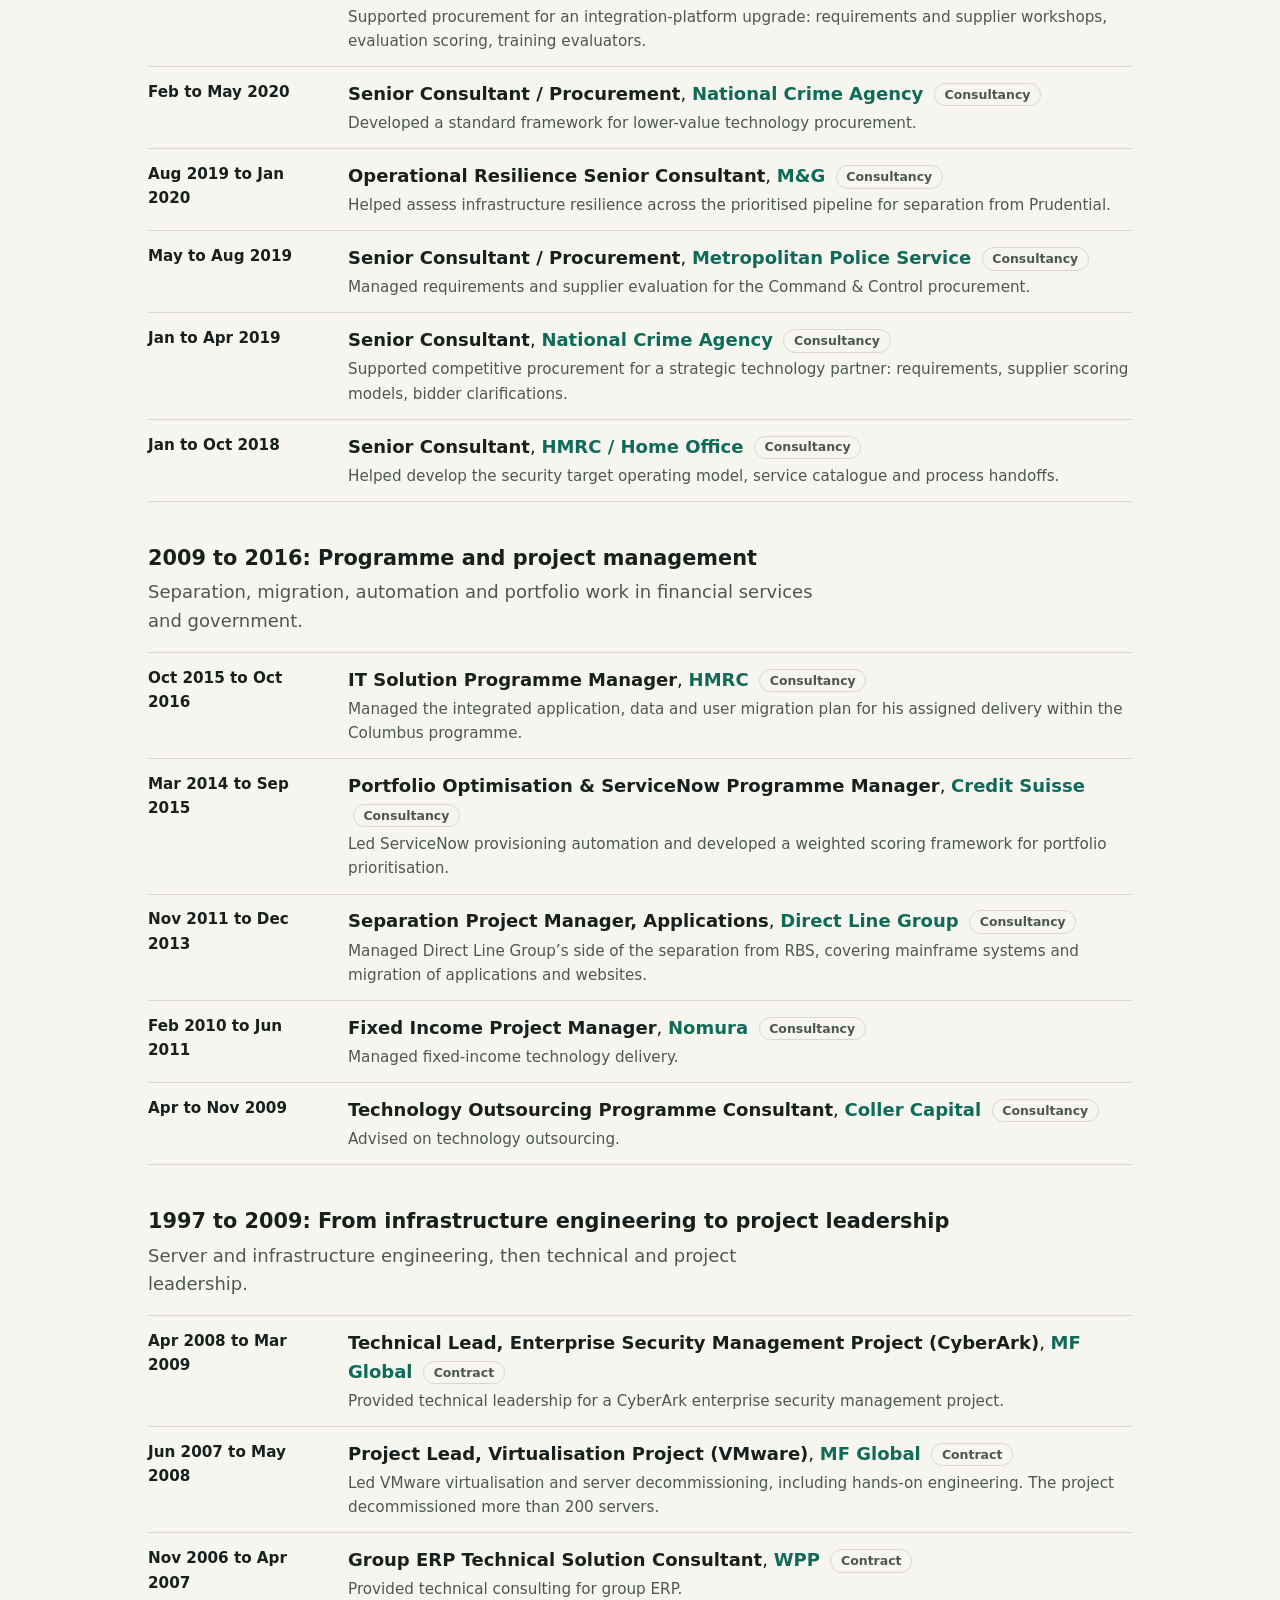
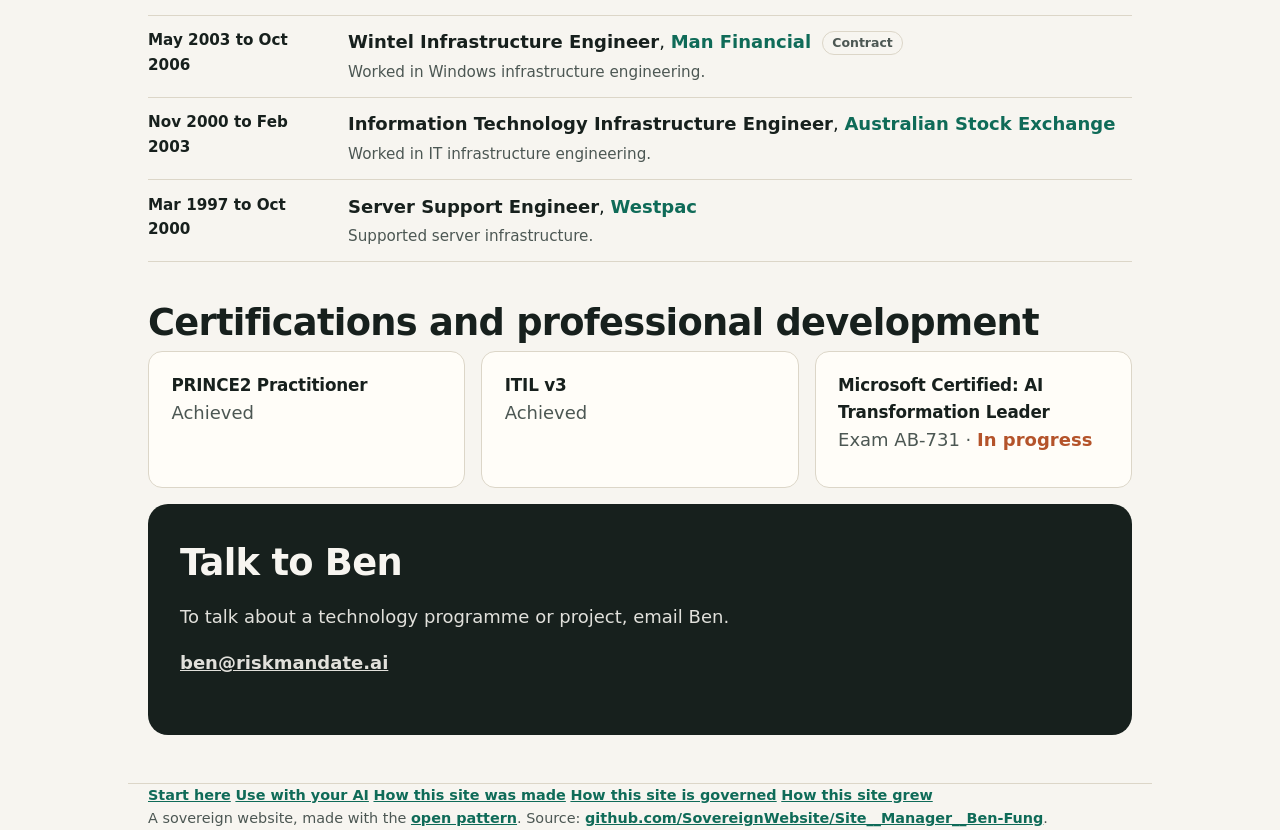
==== commit e45d9500: "Preview: home page rewritten from Ben's Public Professional Profile v1.0 Ben's own profile supersede" ====
--- a/site/index.html
+++ b/site/index.html
@@ -3,22 +3,22 @@
 <head>
 <meta charset="utf-8">
 <meta name="viewport" content="width=device-width, initial-scale=1">
-<title>Ben Fung, technology project and programme manager</title>
-<meta name="description" content="Ben Fung, technology project and programme manager: more than 25 years in technology and about 20 in project management and delivery leadership, told through his career path.">
+<title>Ben Fung, technology programme and project delivery</title>
+<meta name="description" content="Ben Fung leads technology change across aviation, financial services and government: enterprise migrations, business separation, cybersecurity delivery and operational resilience.">
 <meta property="og:type" content="website">
 <meta property="og:site_name" content="Ben Fung">
 <meta property="og:locale" content="en_GB">
 <meta property="og:url" content="https://ben-fung.manager.sovereignweb.site/">
-<meta property="og:title" content="Ben Fung, technology project and programme manager">
-<meta property="og:description" content="Ben Fung, technology project and programme manager: more than 25 years in technology and about 20 in project management and delivery leadership, told through his career path.">
+<meta property="og:title" content="Ben Fung, technology programme and project delivery">
+<meta property="og:description" content="Ben Fung leads technology change across aviation, financial services and government: enterprise migrations, business separation, cybersecurity delivery and operational resilience.">
 <meta property="og:image" content="https://ben-fung.manager.sovereignweb.site/assets/share/card-1200x630.jpg">
 <meta property="og:image:type" content="image/jpeg">
 <meta property="og:image:width" content="1200">
 <meta property="og:image:height" content="630">
-<meta property="og:image:alt" content="Ben Fung: technology project and programme manager. More than 25 years in technology, about 20 in project management and delivery leadership.">
+<meta property="og:image:alt" content="Ben Fung: technology programme and project delivery across aviation, financial services and government.">
 <meta name="twitter:card" content="summary_large_image">
-<meta name="twitter:title" content="Ben Fung, technology project and programme manager">
-<meta name="twitter:description" content="Ben Fung, technology project and programme manager: more than 25 years in technology and about 20 in project management and delivery leadership, told through his career path.">
+<meta name="twitter:title" content="Ben Fung, technology programme and project delivery">
+<meta name="twitter:description" content="Ben Fung leads technology change across aviation, financial services and government: enterprise migrations, business separation, cybersecurity delivery and operational resilience.">
 <meta name="twitter:image" content="https://ben-fung.manager.sovereignweb.site/assets/share/card-1200x630.jpg">
 <link rel="canonical" href="https://ben-fung.manager.sovereignweb.site/">
 <link rel="stylesheet" href="/assets/site.css">
@@ -84,6 +84,28 @@
   .own{margin:0;width:100%}
   .stats{grid-template-columns:1fr 1fr}.stat:last-child{grid-column:1/-1}.stat{padding:.9rem}.stat b{font-size:1.5rem}.glance{grid-template-columns:1fr 1fr;gap:.6rem 1rem}.card{padding:1rem}.step{padding-bottom:1.4rem}.grid2.four{margin-bottom:2.5rem}.stats{margin-bottom:2.5rem}.path{margin-bottom:2.5rem}
 }
+.outcomes{display:grid;grid-template-columns:repeat(auto-fit,minmax(18rem,1fr));gap:1rem;margin:0 0 4rem;padding:0;list-style:none}
+.outcome{background:var(--paper);border:1px solid var(--line);border-radius:14px;padding:1.3rem 1.4rem;display:flex;flex-direction:column}
+.outcome .kind{font-size:.72rem;letter-spacing:.12em;text-transform:uppercase;color:var(--accent-2);font-weight:700;margin:0}
+.outcome .big{font-size:1.75rem;line-height:1.15;letter-spacing:-.02em;font-weight:700;margin:.35rem 0 .5rem;color:var(--fg)}
+.outcome p{margin:0 0 .6rem;color:var(--muted)}
+.outcome .where{margin-top:auto;padding-top:.6rem;border-top:1px solid var(--line);font-size:.9rem;color:var(--fg)}
+.outcome .team{font-size:.9rem;font-style:italic}
+.caps{display:grid;grid-template-columns:repeat(auto-fit,minmax(14rem,1fr));gap:1rem;margin:0 0 4rem}
+.caps h3{font-size:1rem;margin:0 0 .3rem}
+.arr{display:inline-block;font-size:.78rem;font-weight:600;color:var(--muted);border:1px solid var(--line);border-radius:999px;padding:.05rem .6rem;margin-left:.3rem;vertical-align:.1em;white-space:nowrap}
+.phase{margin:0 0 2.5rem}
+.phase h3{font-size:1.3rem;margin:0 0 .2rem}
+.phase .sub{margin-bottom:1rem}
+.rows{list-style:none;margin:0;padding:0;border-top:1px solid var(--line)}
+.rows li{display:grid;grid-template-columns:11rem 1fr;gap:.2rem 1.5rem;padding:.8rem 0;border-bottom:1px solid var(--line)}
+.rows .d{font-variant-numeric:tabular-nums;font-weight:600;font-size:.95rem}
+.rows .r{font-weight:600}.rows .o{color:var(--accent);font-weight:600}
+.rows p{margin:.15rem 0 0;color:var(--muted);font-size:.95rem}
+.note{background:var(--paper);border-left:4px solid var(--accent-2);border-radius:0 12px 12px 0;padding:1rem 1.2rem;margin:0 0 2.5rem;color:var(--muted)}
+.note strong{color:var(--fg)}
+.inprog{color:var(--accent-2);font-weight:700}
+@media (max-width:44rem){.rows li{grid-template-columns:1fr}.outcomes,.caps{margin-bottom:2.5rem}.outcome .big{font-size:1.45rem}}
 </style>
 </head>
 <body>
@@ -116,135 +138,136 @@
 <details>
   <summary><span class="lbl">Five designs</span><span class="here">this is Career path</span></summary>
   <ul class="dcards">
-    <li><a href="/" aria-current="page"><img src="/assets/designs/career-path.jpg" width="640" height="400" alt=""><span>1. Career path</span></a></li>
-    <li><a href="/designs/departures/"><img src="/assets/designs/departures.jpg" width="640" height="400" alt=""><span>2. Departures board</span></a></li>
-    <li><a href="/designs/programme-plan/"><img src="/assets/designs/programme-plan.jpg" width="640" height="400" alt=""><span>3. Programme plan</span></a></li>
-    <li><a href="/designs/line-map/"><img src="/assets/designs/line-map.jpg" width="640" height="400" alt=""><span>4. Line map</span></a></li>
-    <li><a href="/designs/broadsheet/"><img src="/assets/designs/broadsheet.jpg" width="640" height="400" alt=""><span>5. Broadsheet</span></a></li>
+    <li><a href="/" aria-current="page"><img src="/assets/designs/career-path-phone.jpg" width="300" height="400" alt=""><span>1. Career path</span></a></li>
+    <li><a href="/designs/departures/"><img src="/assets/designs/departures-phone.jpg" width="300" height="400" alt=""><span>2. Departures board</span></a></li>
+    <li><a href="/designs/programme-plan/"><img src="/assets/designs/programme-plan-phone.jpg" width="300" height="400" alt=""><span>3. Programme plan</span></a></li>
+    <li><a href="/designs/line-map/"><img src="/assets/designs/line-map-phone.jpg" width="300" height="400" alt=""><span>4. Line map</span></a></li>
+    <li><a href="/designs/broadsheet/"><img src="/assets/designs/broadsheet-phone.jpg" width="300" height="400" alt=""><span>5. Broadsheet</span></a></li>
   </ul>
   <p class="all"><a href="/designs/">See all five side by side</a></p>
 </details>
 </nav>
 <main id="main" class="wrap">
 <section class="hero" aria-labelledby="who">
-  <img class="portrait" src="/assets/img/ben-fung-400.jpg" width="400" height="400" alt="Ben Fung, smiling, in a light jacket">
+  <img class="portrait" src="/assets/img/ben-fung-400.jpg" srcset="/assets/img/ben-fung-400.jpg 400w, /assets/img/ben-fung-800.jpg 800w" sizes="13rem" width="400" height="400" alt="Ben Fung, smiling, in a dark jacket and striped shirt">
   <div>
-    <p class="eyebrow">Technology project and programme manager · London</p>
+    <p class="eyebrow">Technology programme and project delivery</p>
     <h1 id="who">Ben Fung</h1>
-    <p class="lede serif">More than 25 years in technology and about 20 in project management and delivery leadership. Ben manages complex change across enterprise applications, infrastructure, cloud, cyber security and business separation.</p>
+    <p class="lede serif">Ben Fung leads technology change across aviation, financial services and government. His work covers enterprise migrations, business separation, cybersecurity delivery and operational resilience, building on an earlier career in infrastructure engineering.</p>
     <div class="cta"><a class="btn primary" href="mailto:ben@riskmandate.ai">ben@riskmandate.ai</a></div>
   </div>
 </section>
 
-<section aria-labelledby="glance-h">
-<h2 id="glance-h" class="sr-only">At a glance</h2>
-<dl class="glance">
-  <div><dt>Latest role</dt><dd>Senior Project Manager, London Gatwick, Jan to Aug 2026</dd></div>
-  <div><dt>Looking for</dt><dd>Senior Technology Project Manager, Programme Manager, Technology Delivery Lead</dd></div>
-  <div><dt>Basis</dt><dd>Permanent preferred; selective consulting</dd></div>
-  <div><dt>Where</dt><dd>London and one other location, hybrid or remote</dd></div>
-</dl>
-</section>
-<section aria-label="In numbers">
-<div class="stats">
-  <div class="stat"><b>25+</b><span>years in technology</span></div>
-  <div class="stat"><b>~20</b><span>years in project management and delivery leadership</span></div>
-  <div class="stat"><b>~£2m</b><span>project budget he was directly responsible for at London Gatwick</span></div>
-  <div class="stat"><b>£1m</b><span>uncommitted forecast implementation spend avoided, after he presented the options</span></div>
-  <div class="stat"><b>~15 → 1</b><span>working days: Credit Suisse processing lead time, excluding approval waiting time</span></div>
+<section aria-labelledby="does">
+<h2 id="does">What he does</h2>
+<p class="sub">The capabilities he brings to a programme, grouped.</p>
+<div class="caps">
+<div class="card mini"><h3>Delivery and governance</h3><ul class="tags"><li>Programme and project delivery</li><li>Senior stakeholder governance</li><li>Risk, issue and dependency management</li><li>Matrix team leadership</li><li>Agile and hybrid delivery</li><li>Project recovery</li></ul></div>
+<div class="card mini"><h3>Migration and implementation</h3><ul class="tags"><li>Cloud and data-centre migration</li><li>Enterprise SaaS implementation</li><li>Data migration and integration coordination</li><li>Testing, cutover and stabilisation</li></ul></div>
+<div class="card mini"><h3>Commercial and procurement</h3><ul class="tags"><li>Commercial and budget management</li><li>Supplier and contract management</li><li>Procurement and vendor evaluation</li></ul></div>
+<div class="card mini"><h3>Security and separation</h3><ul class="tags"><li>Security and target operating model design</li><li>Business separation and transition</li><li>Infrastructure engineering and virtualisation (earlier career)</li></ul></div>
 </div>
 </section>
 
-<section aria-labelledby="path">
-<h2 id="path">The career path</h2>
-<p class="sub">Recovery, separation and migration: the roles on his profile, and the infrastructure engineering background he brings to them.</p>
+<section aria-labelledby="out">
+<h2 id="out">Selected outcomes</h2>
+<p class="sub">Six results, each showing a different strength. Each figure belongs to the project named beneath it; where a result was the wider programme&#8217;s rather than his, it says so.</p>
+<ul class="outcomes">
+<li class="outcome"><p class="kind">Deadline delivery</p><p class="big">No components deferred</p><p>Completed the Unit4 ERP migration to SaaS and its required integrations by the fixed data-centre exit deadline. Across the applications under his accountability, migrations had no unplanned outages.</p><p class="team">The wider data-centre exit programme decommissioned approximately 150 servers.</p><p class="where">easyJet · Programme Manager · 2023 to 2024</p></li>
+<li class="outcome"><p class="kind">Commercial control</p><p class="big">Within budget, formally accepted</p><p>Completed master data quality remediation within budget and secured formal operational acceptance, managing monthly cost forecasts and supplier invoice approvals.</p><p class="where">Gatwick Airport · Senior Project Manager · 2026</p></li>
+<li class="outcome"><p class="kind">Cyber security</p><p class="big">To schedule and budget</p><p>Delivered the D3 security orchestration and automation implementation, coordinated the tooling integrations and established an in-house cyber forensics capability.</p><p class="where">London Stock Exchange Group · 2022 to 2023</p></li>
+<li class="outcome"><p class="kind">Go-live quality</p><p class="big">Zero priority-one defects</p><p>Met the deadline for his assigned migration delivery in the Columbus programme, with zero priority-one defects at go-live and through stabilisation.</p><p class="where">HMRC · IT Solution Programme Manager · 2015 to 2016</p></li>
+<li class="outcome"><p class="kind">Automation</p><p class="big">About 15 working days to one</p><p>Led ServiceNow automation that reduced measured virtual-server provisioning processing time from approximately 15 working days to one. The comparison excluded time waiting for manual business-owner approval.</p><p class="where">Credit Suisse · 2014 to 2015</p></li>
+<li class="outcome"><p class="kind">Procurement</p><p class="big">Scoring a major procurement</p><p>Built the scoring calculations, trained the evaluators and consolidated evaluation scores for the 2019 Command &amp; Control procurement, after managing the requirements and bidder clarifications.</p><p class="where">Metropolitan Police Service · 2019</p></li>
+</ul>
+</section>
+
+<section aria-labelledby="recent">
+<h2 id="recent">Recent roles</h2>
+<p class="sub">His four most recent engagements, newest first. All were consultancy engagements with the client named.</p>
 <ol class="path">
+  <li class="step now">
+    <div class="when">Jan to Aug 2026</div>
+    <div class="card">
+      <h3>Senior Project Manager</h3>
+      <p class="org">Gatwick Airport <span class="arr">Consultancy</span></p>
+      <p>Led master data quality remediation through formal service-management acceptance and assessed options for consolidating monitoring tools.</p>
+      <ul><li>Completed master data remediation within budget and secured formal operational acceptance.</li><li>Managed monthly cost forecasts, supplier invoice approvals and supplier handover.</li><li>Presented monitoring consolidation options and recommended against proceeding with the proposal as scoped.</li><li>Improved visibility of upcoming deployments so teams could plan resources earlier.</li></ul>
+    </div>
+  </li>
   <li class="step">
-    <div class="when">Background<small>Undated</small></div>
-    <div class="card">
-      <h3>Infrastructure engineering</h3>
-      <p class="org">What he brings</p>
-      <p>Ben brings an infrastructure engineering background to delivery leadership. It helps him work effectively with technical specialists while keeping attention on business readiness, commercial control and operational handover.</p>
+    <div class="when">Feb to Jun 2025</div>
+    <div class="card">
+      <h3>Separation Consultant</h3>
+      <p class="org">HX / Hurtigruten Expeditions <span class="arr">Consultancy</span></p>
+      <p>Defined transition policies and facilitated master-data workshops for the Seaware ERP transition.</p>
+      <ul><li>Defined master-data structure and transition policies for the Seaware ERP separation.</li><li>Facilitated master-data workshops across business categories and presented transition risks to board stakeholders.</li></ul>
     </div>
   </li>
   <li class="step">
-    <div class="when">2009 – 2023<small>14 yrs 4 mos</small></div>
-    <div class="card">
-      <h3>Associate Consultant</h3>
-      <p class="org">Finyx Consulting · Contract</p>
-      <p>A long associate relationship spanning separately listed client assignments, among them cyber security project management at London Stock Exchange Group.</p>
-      <ul class="tags"><li>IT project management</li><li>Stakeholder management</li><li>Cyber security</li></ul>
+    <div class="when">Sep 2023 to Dec 2024</div>
+    <div class="card">
+      <h3>Programme Manager</h3>
+      <p class="org">easyJet <span class="arr">Consultancy</span></p>
+      <p>Led the Agresso/Unit4 ERP migration to SaaS and coordinated application migrations supporting the data-centre exit.</p>
+      <ul><li>Matrix-managed five project managers and coordinated dependencies, risks and reporting across assigned projects.</li><li>Led integration testing, cutover and stabilisation for the Unit4 ERP move to SaaS.</li><li>Completed the ERP migration and required integrations by the fixed data-centre exit deadline, with no components deferred.</li><li>Across applications under his accountability, migrations had no unplanned outages.</li><li>Obtained business-lead sign-off that training had been delivered to impacted teams.</li></ul>
     </div>
   </li>
   <li class="step">
-    <div class="when">2023 – 2024<small>1 yr 4 mos</small></div>
-    <div class="card">
-      <h3>Programme Manager</h3>
-      <p class="org">easyJet · Contract · Hybrid</p>
-      <p>Ben managed enterprise application migrations and data-centre exit activity, including easyJet's Agresso/Unit4 SaaS ERP migration against a fixed data-centre exit deadline.</p>
-      <ul class="tags"><li>ERP migration</li><li>Data-centre exit</li><li>SaaS</li></ul>
-    </div>
-  </li>
-  <li class="step">
-    <div class="when">2025<small>Feb – Jun</small></div>
-    <div class="card">
-      <h3>Separation Consultant, Policy and Process</h3>
-      <p class="org">Tessiant · Contract · London</p>
-      <p>On a client assignment for HX (Hurtigruten Expeditions), Ben supported a business separation through Seaware ERP transition policies and master-data definition.</p>
-      <ul class="tags"><li>Business separation</li><li>Policy development</li><li>Master data</li></ul>
-    </div>
-  </li>
-  <li class="step">
-    <div class="when">2026<small>Jan – Aug</small></div>
-    <div class="card">
-      <h3>Senior Project Manager</h3>
-      <p class="org">London Gatwick · Contract · Hybrid</p>
-      <p>Ben recovered master data management delivery, managing remediation, supplier delivery and commercial controls, with direct responsibility for an approximately £2m project budget.</p>
-      <ul>
-        <li>Rebased the delivery plan with stakeholders and the delivery team while keeping scheduled deployments.</li>
-        <li>Aligned upstream processes with downstream information requirements, improving data quality, deployment visibility and handover.</li>
-        <li>Managed monthly forecasts and supplier invoice approvals, completing remediation within budget and securing formal operational and service-management acceptance.</li>
-        <li>Assessed a proposed monitoring consolidation investment and presented proceed, retender and cancel options. The cancellation that followed avoided £1m of uncommitted forecast implementation spend and £50k a year in extra licensing.</li>
-      </ul>
-      <ul class="tags"><li>Project recovery</li><li>Third-party vendor management</li><li>Commercial control</li></ul>
-    </div>
-  </li>
-  <li class="step now">
-    <div class="when">Next<small>What he wants</small></div>
-    <div class="card">
-      <h3>The next programme</h3>
-      <p class="org">London and one other location · Hybrid or remote</p>
-      <p>Ben is looking for Senior Technology Project Manager, Programme Manager and Technology Delivery Lead roles, with a preference for permanent roles and selective consulting assignments.</p>
+    <div class="when">May 2022 to May 2023</div>
+    <div class="card">
+      <h3>Cyber Security Senior Project Manager</h3>
+      <p class="org">London Stock Exchange Group <span class="arr">Consultancy</span></p>
+      <p>Led delivery of D3 security orchestration and automation, coordinated tooling integrations and established an in-house cyber forensics capability.</p>
+      <ul><li>Delivered the D3 security orchestration and automation implementation to schedule and budget.</li><li>Coordinated integration of monitoring, service management and endpoint security tools.</li><li>Established an in-house cyber forensics capability.</li></ul>
     </div>
   </li>
 </ol>
 </section>
 
-<section aria-labelledby="along">
-<h2 id="along">Other assignments</h2>
-<p class="sub">Client work Ben lists beyond the roles above: LSEG among his recent assignments, the others among his earlier work. Dates are on his full profile.</p>
-<div class="grid2 four">
-<article class="card mini"><h3>Separation from RBS</h3><p class="org">Direct Line Group</p><p>Direct Line Group's separation from RBS.</p></article>
-<article class="card mini"><h3>Columbus programme</h3><p class="org">HMRC</p><p>HMRC's Columbus programme.</p></article>
-<article class="card mini"><h3>ServiceNow provisioning automation</h3><p class="org">Credit Suisse</p><p>Measured processing lead time fell from approximately 15 working days to one, excluding business-owner approval waiting time.</p></article>
-<article class="card mini"><h3>Cyber security, Senior Project Manager</h3><p class="org">London Stock Exchange Group</p><p>Delivered security orchestration and cyber forensic capabilities, through Finyx Consulting.</p></article>
-</div>
-</section>
-
-<blockquote class="quote serif"><p>His work brings technical teams, business owners and suppliers together around delivery plans, clear responsibilities and practical decisions on risks, dependencies and costs.</p></blockquote>
+<section aria-labelledby="earlier">
+<h2 id="earlier">Earlier career</h2>
+<p class="sub">Grouped into three phases, newest first. Each role shows how it was held: a consultancy engagement, a contract, or nothing where the arrangement is not stated.</p>
+<p class="note"><strong>Finyx Consulting, Associate Consultant, Mar 2009 to Jun 2023.</strong> An associate consultancy relationship that spanned overlapping client assignments.</p>
+<section class="phase"><h3>2018 to 2022: Security, procurement and resilience consulting</h3><p class="sub">Short consultancy engagements across government, policing and financial services. Some ran at the same time; the dates are as given.</p><ol class="rows">
+<li><span class="d">Jan to Feb 2022</span><div><span class="r">Technology Infrastructure Consultant</span>, <span class="o">Defra</span> <span class="arr">Consultancy</span><p>Assessed infrastructure resilience and documented recommendations following an external audit.</p></div></li>
+<li><span class="d">Jan to Mar 2021</span><div><span class="r">Security operating model consulting<small> (a description of the work, not a job title)</small></span>, <span class="o">HMRC</span> <span class="arr">Consultancy</span><p>Coordinated the definition and stakeholder review of cybersecurity services. The definitions were still in review when the engagement ended.</p></div></li>
+<li><span class="d">Apr to Nov 2020</span><div><span class="r">Senior Consultant</span>, <span class="o">Metropolitan Police Service</span> <span class="arr">Consultancy</span><p>Supported procurement for an integration-platform upgrade: requirements and supplier workshops, evaluation scoring, training evaluators.</p></div></li>
+<li><span class="d">Feb to May 2020</span><div><span class="r">Senior Consultant / Procurement</span>, <span class="o">National Crime Agency</span> <span class="arr">Consultancy</span><p>Developed a standard framework for lower-value technology procurement.</p></div></li>
+<li><span class="d">Aug 2019 to Jan 2020</span><div><span class="r">Operational Resilience Senior Consultant</span>, <span class="o">M&amp;G</span> <span class="arr">Consultancy</span><p>Helped assess infrastructure resilience across the prioritised pipeline for separation from Prudential.</p></div></li>
+<li><span class="d">May to Aug 2019</span><div><span class="r">Senior Consultant / Procurement</span>, <span class="o">Metropolitan Police Service</span> <span class="arr">Consultancy</span><p>Managed requirements and supplier evaluation for the Command &amp; Control procurement.</p></div></li>
+<li><span class="d">Jan to Apr 2019</span><div><span class="r">Senior Consultant</span>, <span class="o">National Crime Agency</span> <span class="arr">Consultancy</span><p>Supported competitive procurement for a strategic technology partner: requirements, supplier scoring models, bidder clarifications.</p></div></li>
+<li><span class="d">Jan to Oct 2018</span><div><span class="r">Senior Consultant</span>, <span class="o">HMRC / Home Office</span> <span class="arr">Consultancy</span><p>Helped develop the security target operating model, service catalogue and process handoffs.</p></div></li>
+</ol></section>
+<section class="phase"><h3>2009 to 2016: Programme and project management</h3><p class="sub">Separation, migration, automation and portfolio work in financial services and government.</p><ol class="rows">
+<li><span class="d">Oct 2015 to Oct 2016</span><div><span class="r">IT Solution Programme Manager</span>, <span class="o">HMRC</span> <span class="arr">Consultancy</span><p>Managed the integrated application, data and user migration plan for his assigned delivery within the Columbus programme.</p></div></li>
+<li><span class="d">Mar 2014 to Sep 2015</span><div><span class="r">Portfolio Optimisation &amp; ServiceNow Programme Manager</span>, <span class="o">Credit Suisse</span> <span class="arr">Consultancy</span><p>Led ServiceNow provisioning automation and developed a weighted scoring framework for portfolio prioritisation.</p></div></li>
+<li><span class="d">Nov 2011 to Dec 2013</span><div><span class="r">Separation Project Manager, Applications</span>, <span class="o">Direct Line Group</span> <span class="arr">Consultancy</span><p>Managed Direct Line Group&#8217;s side of the separation from RBS, covering mainframe systems and migration of applications and websites.</p></div></li>
+<li><span class="d">Feb 2010 to Jun 2011</span><div><span class="r">Fixed Income Project Manager</span>, <span class="o">Nomura</span> <span class="arr">Consultancy</span><p>Managed fixed-income technology delivery.</p></div></li>
+<li><span class="d">Apr to Nov 2009</span><div><span class="r">Technology Outsourcing Programme Consultant</span>, <span class="o">Coller Capital</span> <span class="arr">Consultancy</span><p>Advised on technology outsourcing.</p></div></li>
+</ol></section>
+<section class="phase"><h3>1997 to 2009: From infrastructure engineering to project leadership</h3><p class="sub">Server and infrastructure engineering, then technical and project leadership.</p><ol class="rows">
+<li><span class="d">Apr 2008 to Mar 2009</span><div><span class="r">Technical Lead, Enterprise Security Management Project (CyberArk)</span>, <span class="o">MF Global</span> <span class="arr">Contract</span><p>Provided technical leadership for a CyberArk enterprise security management project.</p></div></li>
+<li><span class="d">Jun 2007 to May 2008</span><div><span class="r">Project Lead, Virtualisation Project (VMware)</span>, <span class="o">MF Global</span> <span class="arr">Contract</span><p>Led VMware virtualisation and server decommissioning, including hands-on engineering. The project decommissioned more than 200 servers.</p></div></li>
+<li><span class="d">Nov 2006 to Apr 2007</span><div><span class="r">Group ERP Technical Solution Consultant</span>, <span class="o">WPP</span> <span class="arr">Contract</span><p>Provided technical consulting for group ERP.</p></div></li>
+<li><span class="d">May 2003 to Oct 2006</span><div><span class="r">Wintel Infrastructure Engineer</span>, <span class="o">Man Financial</span> <span class="arr">Contract</span><p>Worked in Windows infrastructure engineering.</p></div></li>
+<li><span class="d">Nov 2000 to Feb 2003</span><div><span class="r">Information Technology Infrastructure Engineer</span>, <span class="o">Australian Stock Exchange</span> <p>Worked in IT infrastructure engineering.</p></div></li>
+<li><span class="d">Mar 1997 to Oct 2000</span><div><span class="r">Server Support Engineer</span>, <span class="o">Westpac</span> <p>Supported server infrastructure.</p></div></li>
+</ol></section>
+</section>
 
 <section aria-labelledby="creds">
-<h2 id="creds">Credentials and strengths</h2>
+<h2 id="creds">Certifications and professional development</h2>
 <div class="grid2">
-  <article class="card mini"><h3>Certifications</h3><p>Two of the three listed on his profile:</p><p>PRINCE2 Practitioner (PeopleCert)</p><p>ITIL v3 (PeopleCert)</p></article>
-  <article class="card mini"><h3>Top skills</h3><ul class="tags"><li>Project management</li><li>Programme management</li><li>IT project management</li><li>Stakeholder management</li><li>Project recovery</li></ul></article>
-  <article class="card mini"><h3>Where he works</h3><p>Enterprise applications, infrastructure, cloud, cyber security and business separation.</p></article>
+  <article class="card mini"><h3>PRINCE2 Practitioner</h3><p>Achieved</p></article>
+  <article class="card mini"><h3>ITIL v3</h3><p>Achieved</p></article>
+  <article class="card mini"><h3>Microsoft Certified: AI Transformation Leader</h3><p>Exam AB-731 · <span class="inprog">In progress</span></p></article>
 </div>
 </section>
 
 <section class="contact" aria-labelledby="talk">
   <h2 id="talk">Talk to Ben</h2>
-  <p>For a Senior Technology Project Manager, Programme Manager or Technology Delivery Lead role, or a selective consulting assignment.</p>
+  <p>To talk about a technology programme or project, email Ben.</p>
   <p><a href="mailto:ben@riskmandate.ai">ben@riskmandate.ai</a></p>
 </section>
 </main>
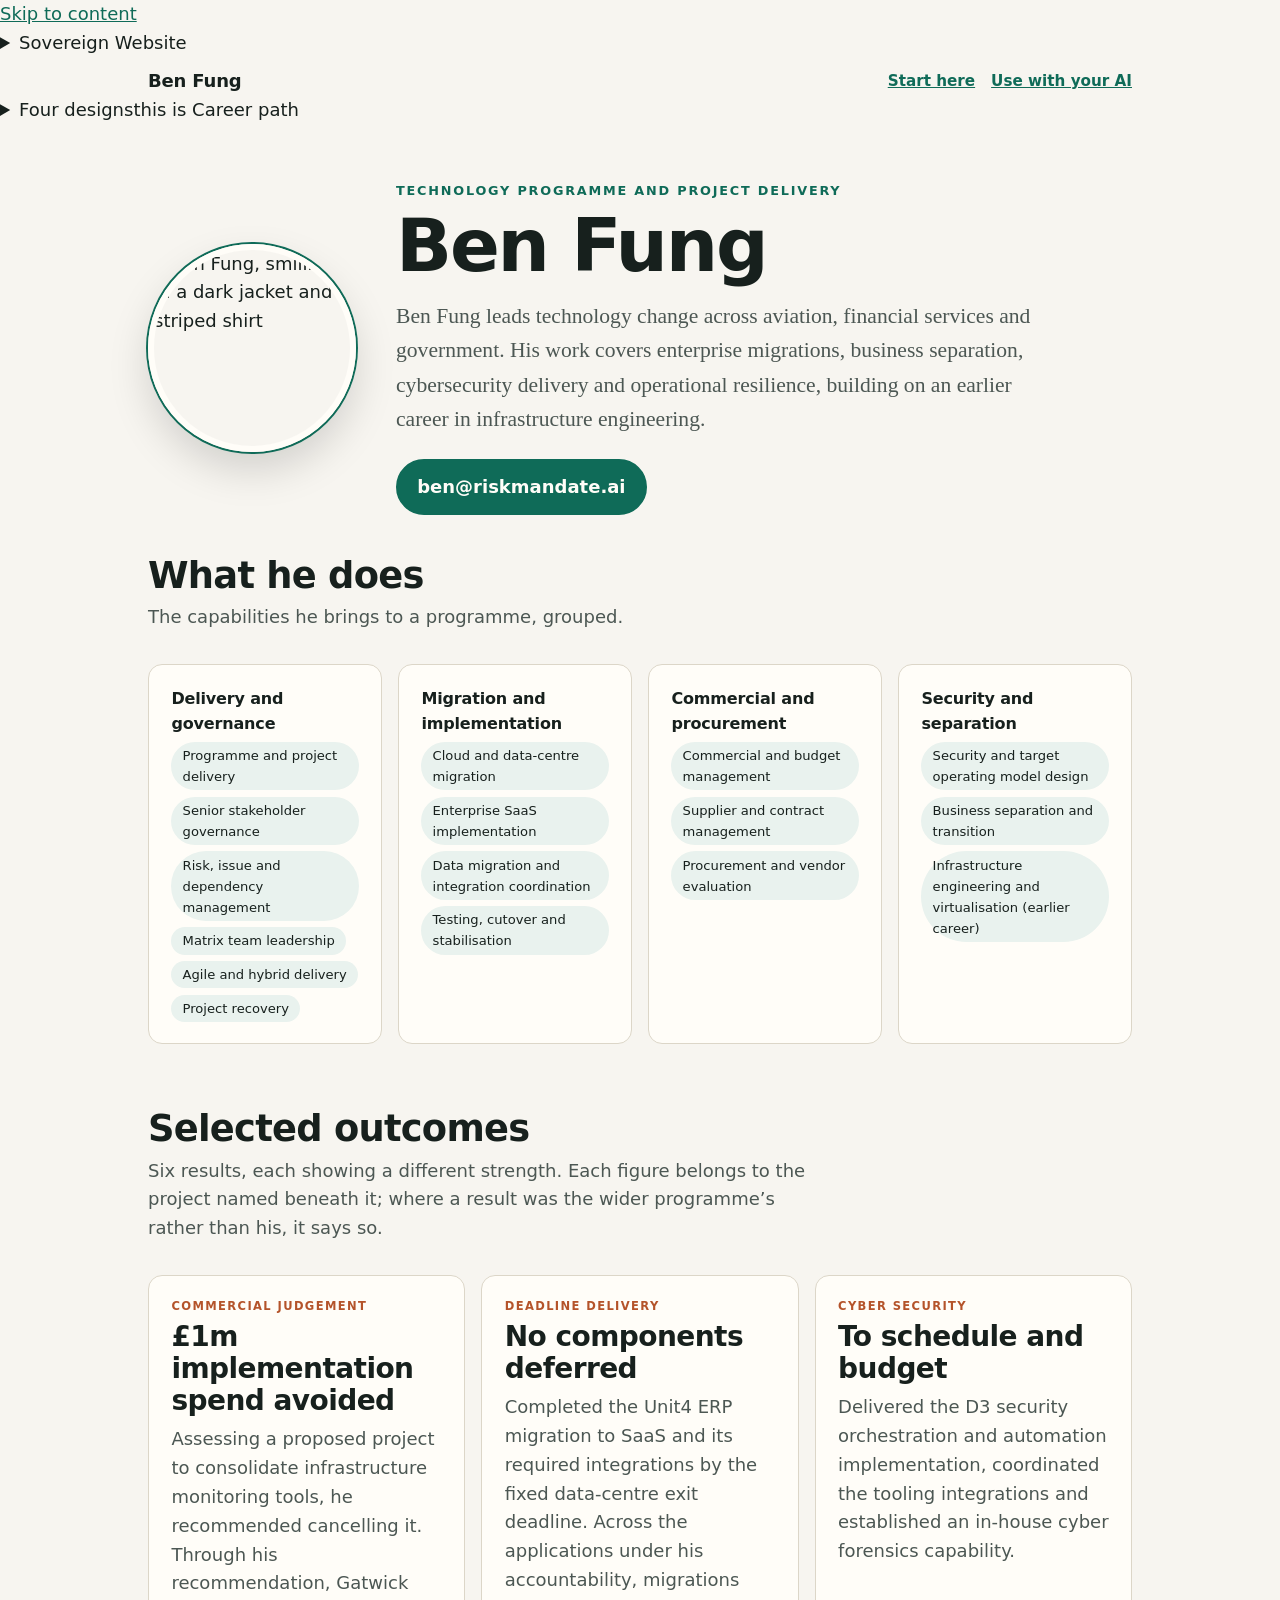
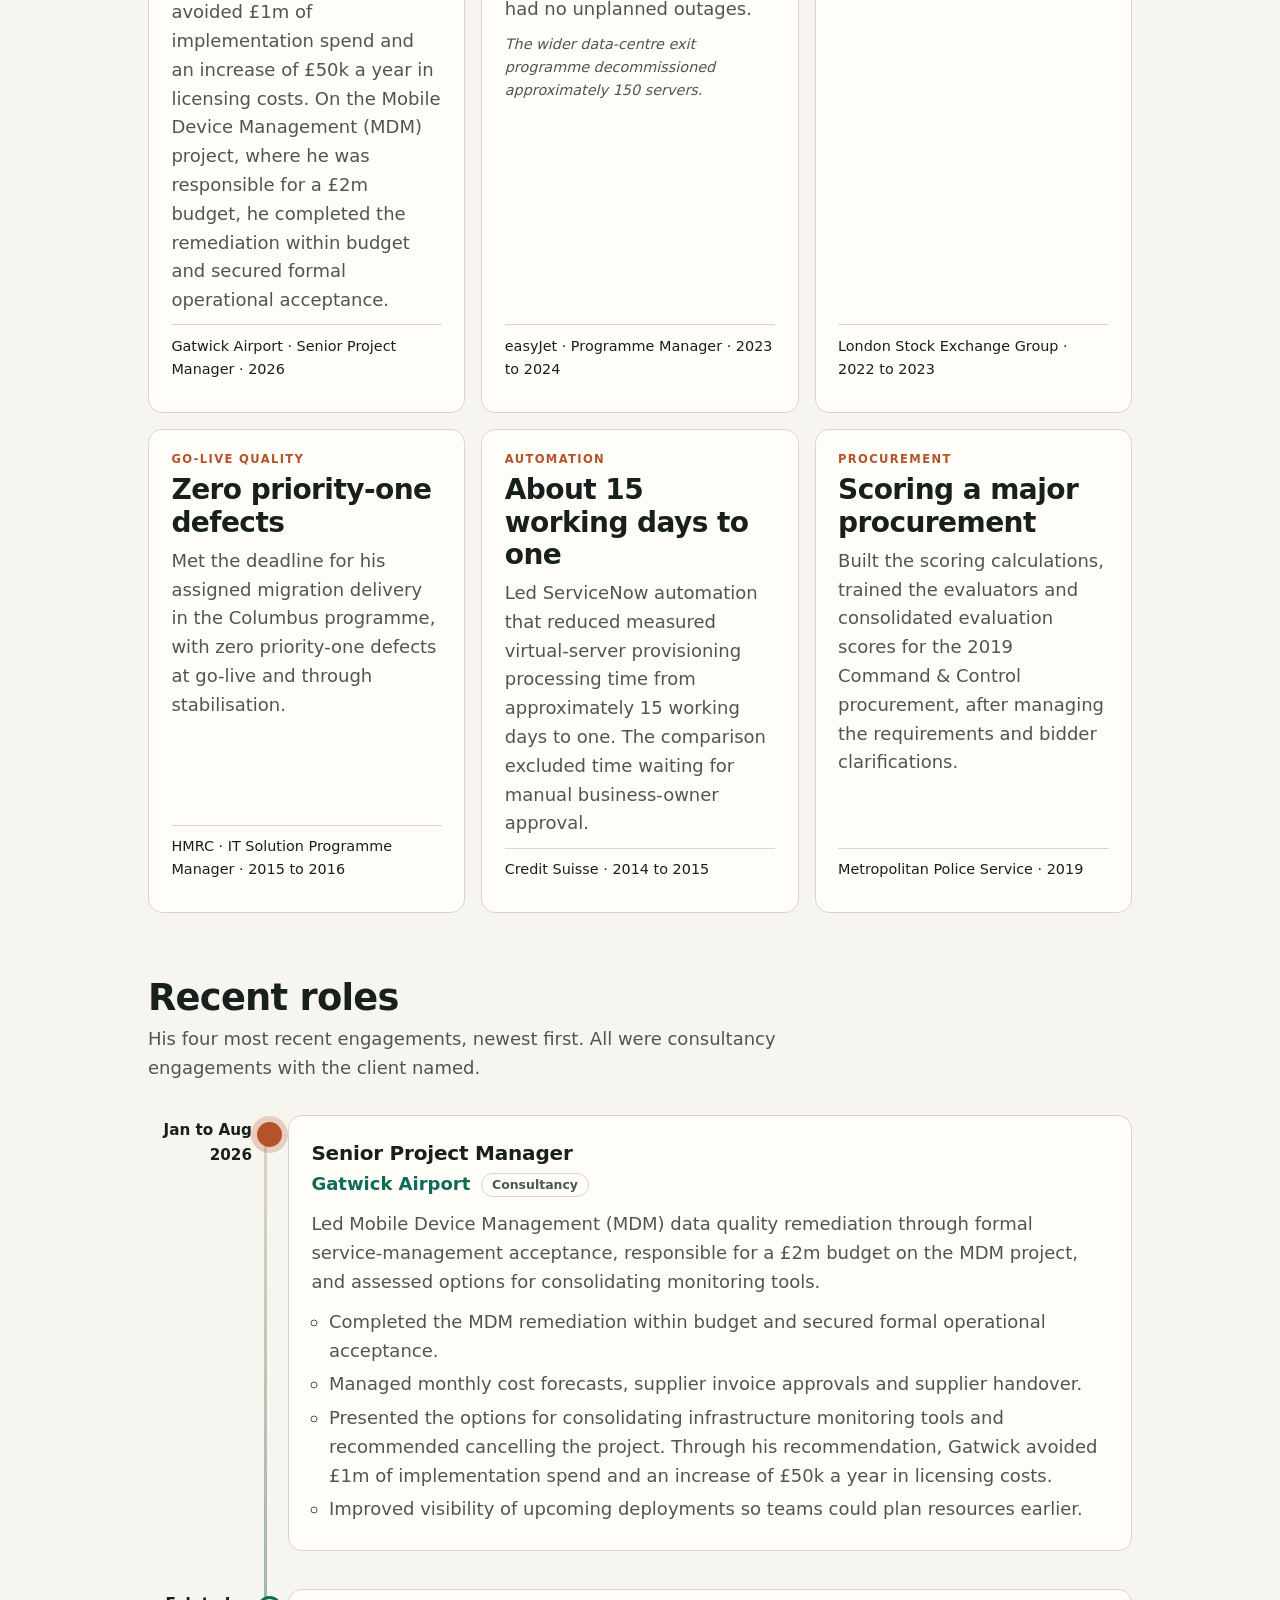
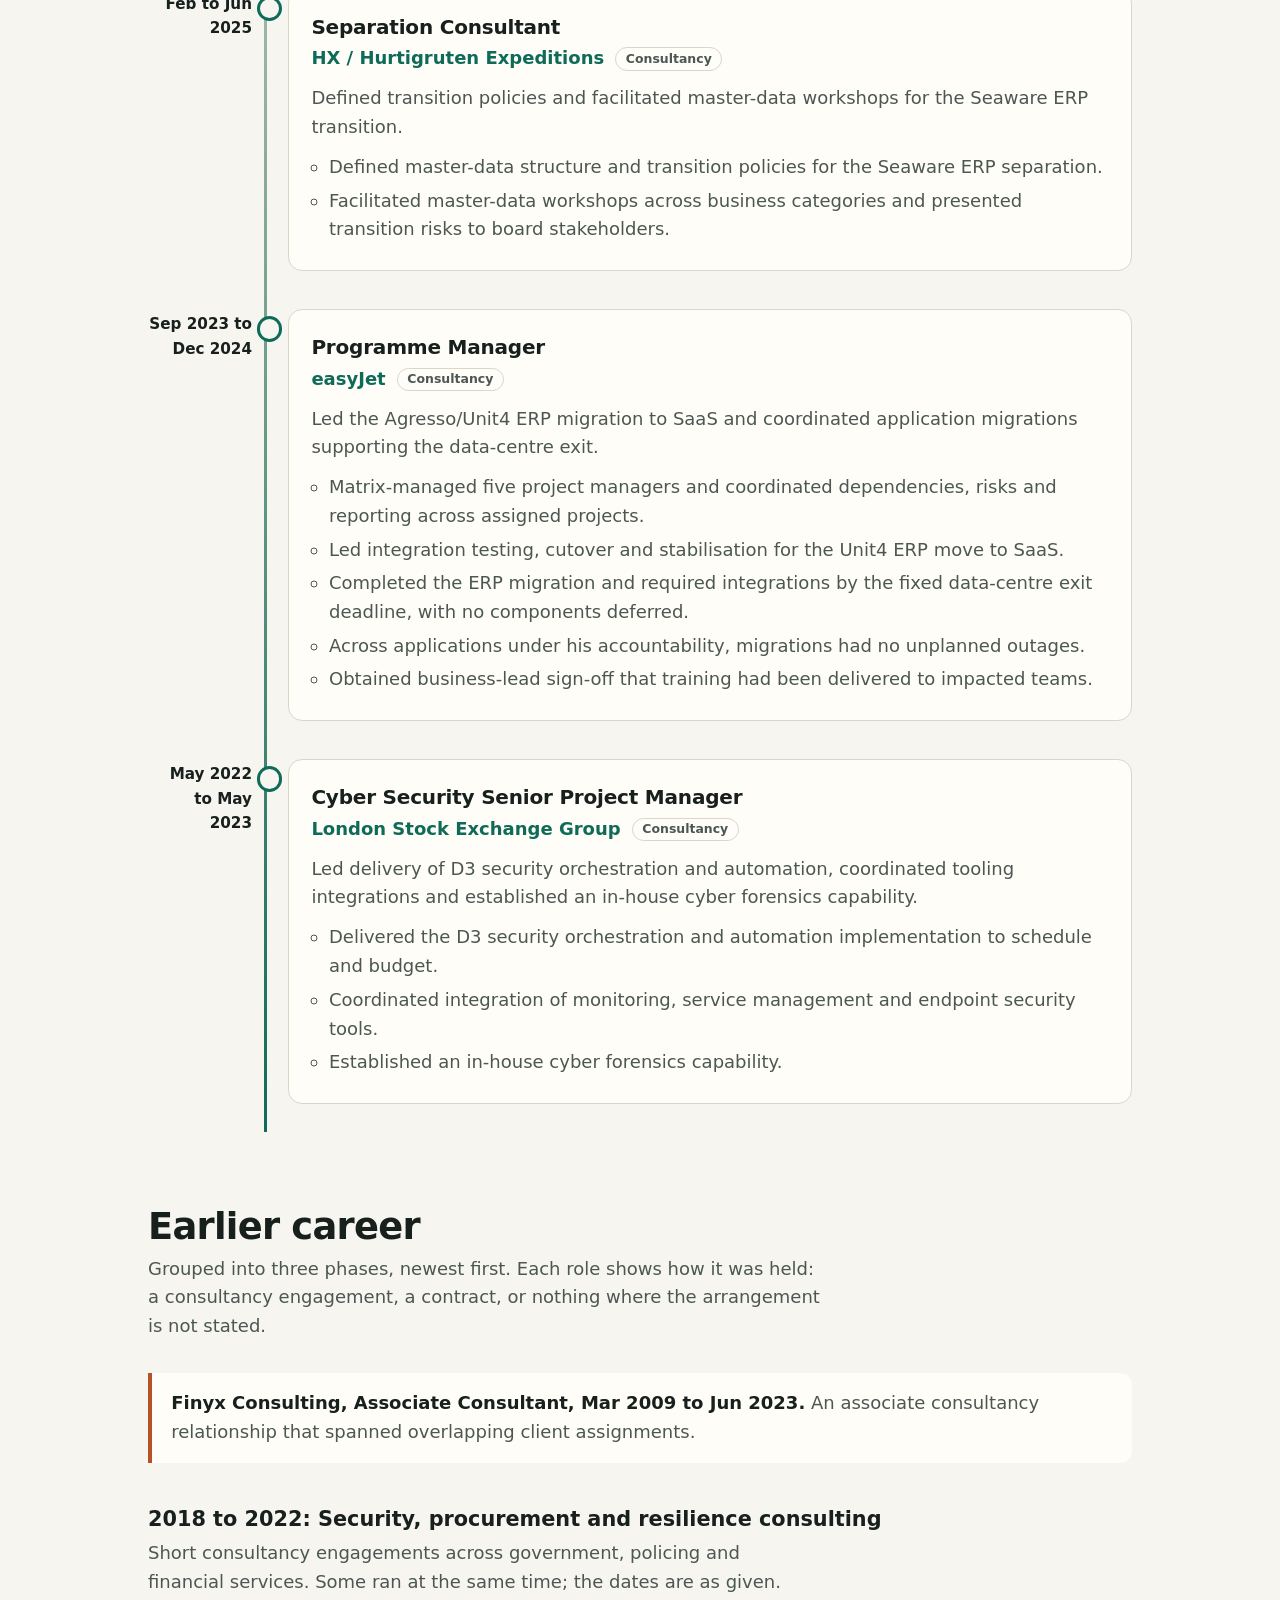
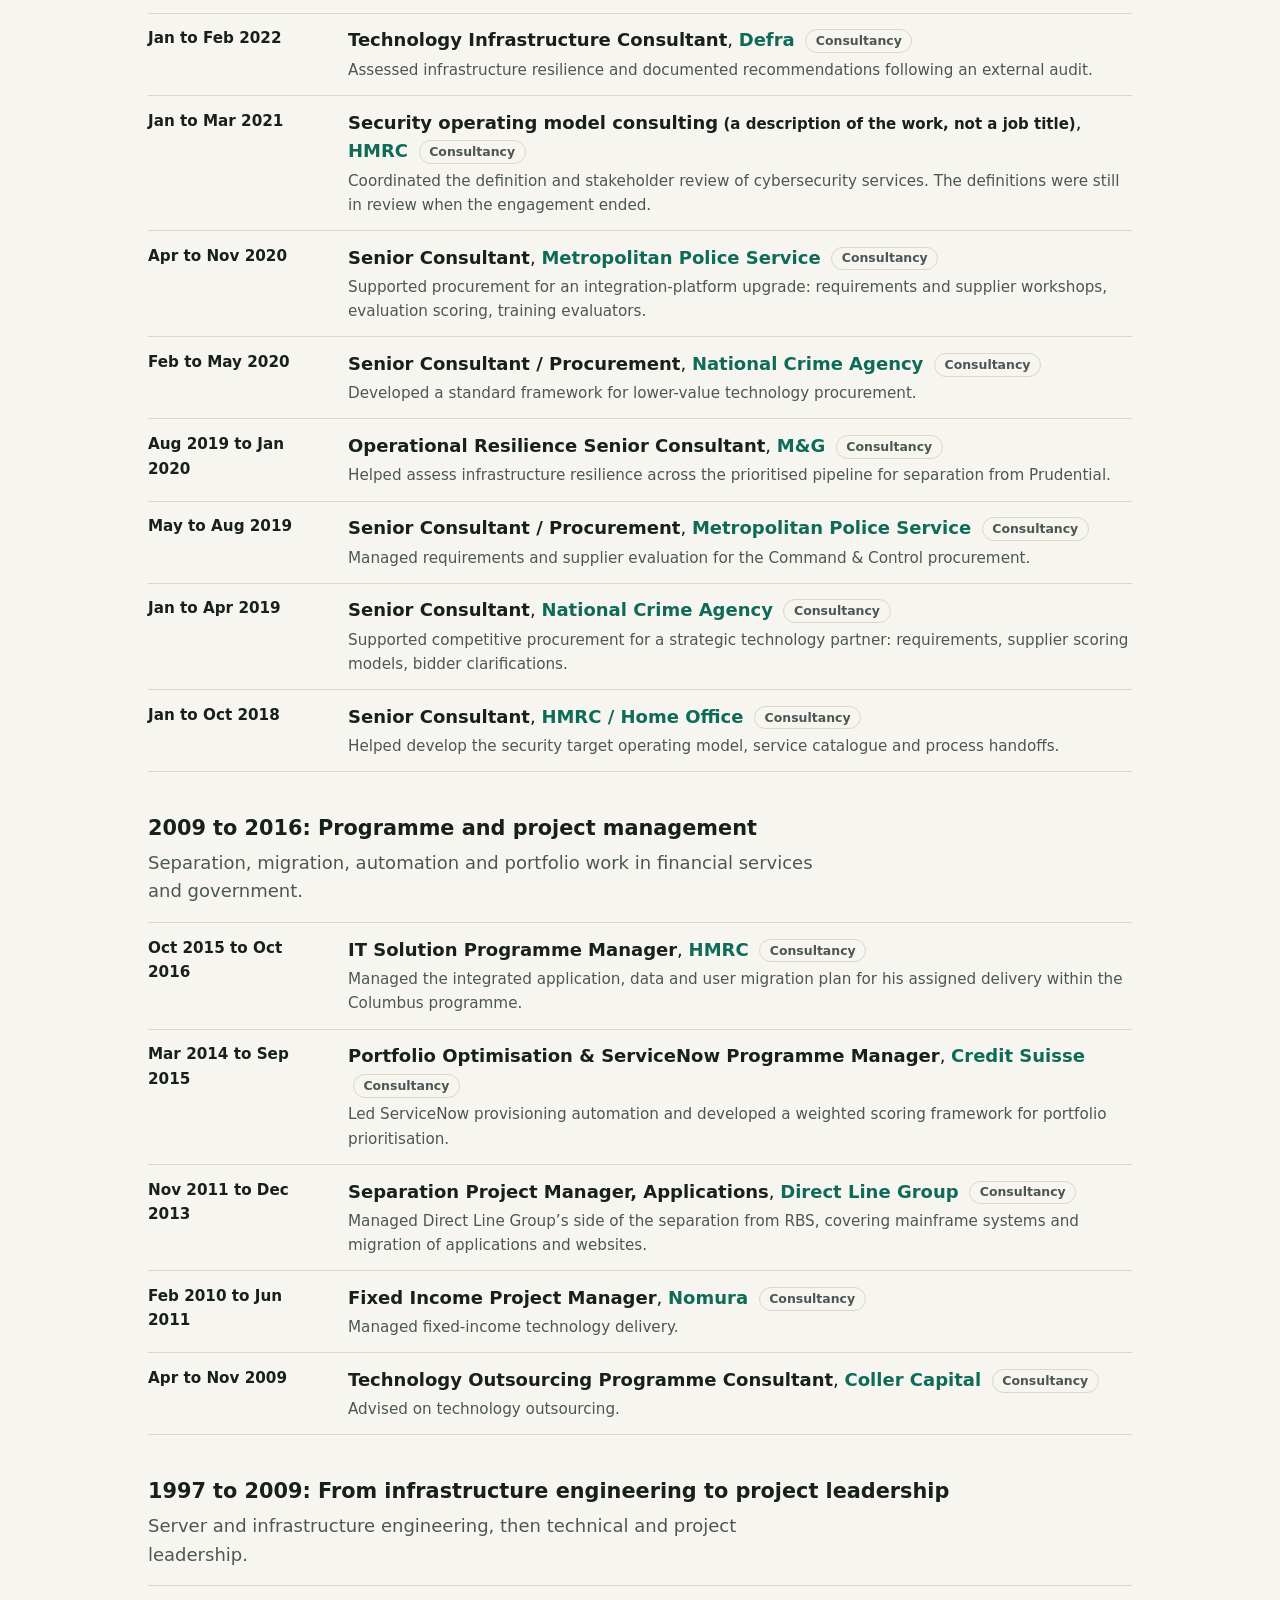
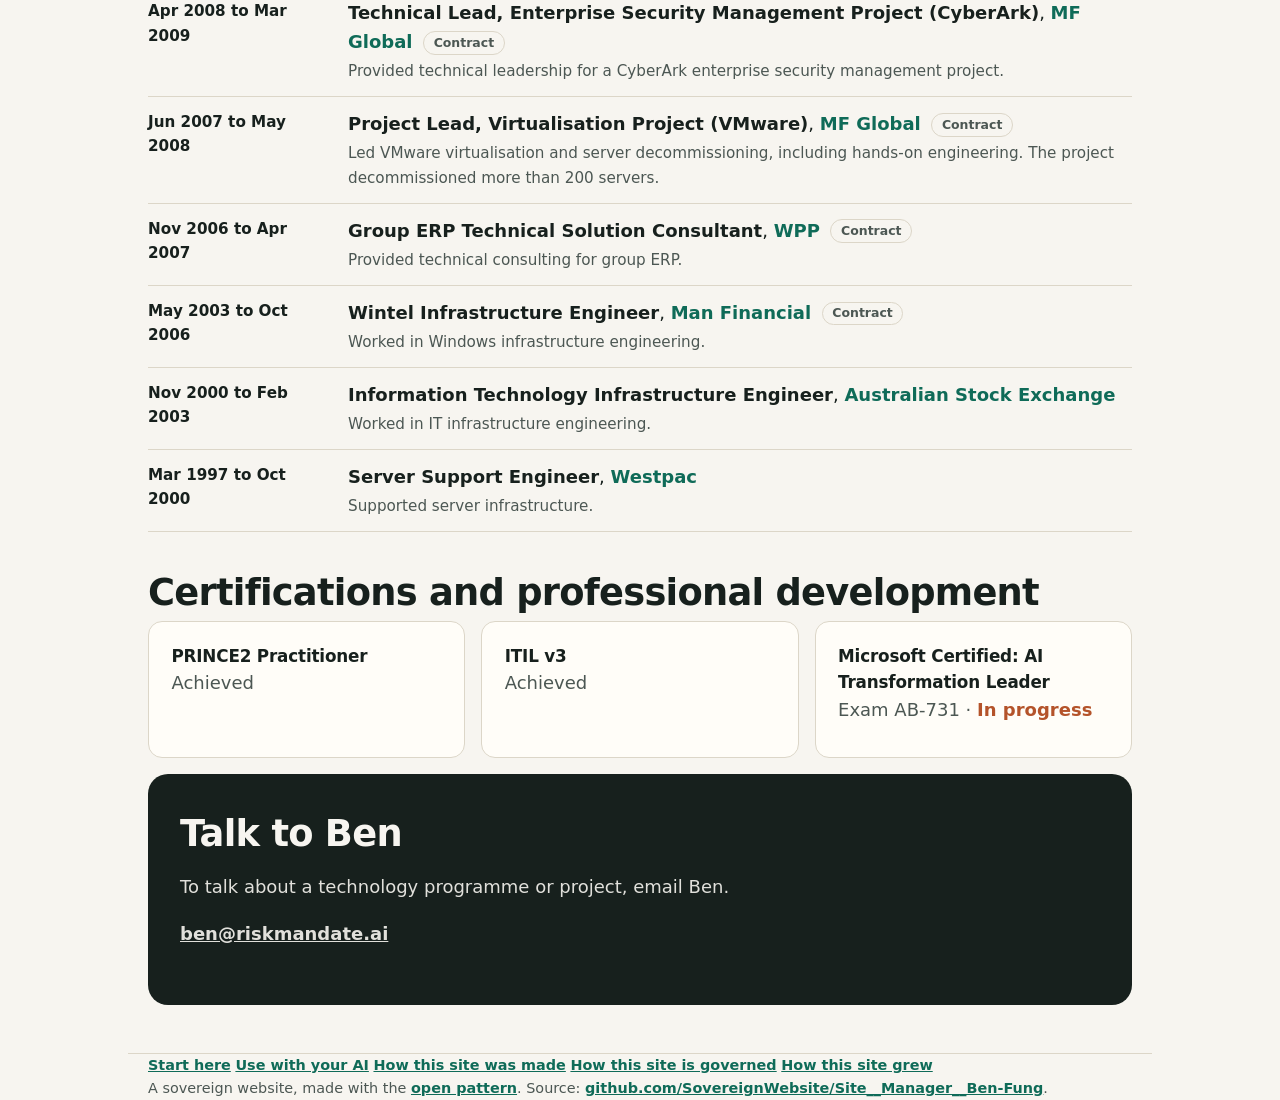
==== commit 2267f009: "Preview: Gatwick corrections, four designs, departures and plan from the profile Ben's corrections i" ====
--- a/site/index.html
+++ b/site/index.html
@@ -134,17 +134,16 @@
     <a href="/agents/">Use with your AI</a>
   </nav>
 </header>
-<nav class="designs" aria-label="Five designs of this page">
+<nav class="designs" aria-label="Four designs of this page">
 <details>
-  <summary><span class="lbl">Five designs</span><span class="here">this is Career path</span></summary>
+  <summary><span class="lbl">Four designs</span><span class="here">this is Career path</span></summary>
   <ul class="dcards">
     <li><a href="/" aria-current="page"><img src="/assets/designs/career-path-phone.jpg" width="300" height="400" alt=""><span>1. Career path</span></a></li>
     <li><a href="/designs/departures/"><img src="/assets/designs/departures-phone.jpg" width="300" height="400" alt=""><span>2. Departures board</span></a></li>
     <li><a href="/designs/programme-plan/"><img src="/assets/designs/programme-plan-phone.jpg" width="300" height="400" alt=""><span>3. Programme plan</span></a></li>
     <li><a href="/designs/line-map/"><img src="/assets/designs/line-map-phone.jpg" width="300" height="400" alt=""><span>4. Line map</span></a></li>
-    <li><a href="/designs/broadsheet/"><img src="/assets/designs/broadsheet-phone.jpg" width="300" height="400" alt=""><span>5. Broadsheet</span></a></li>
   </ul>
-  <p class="all"><a href="/designs/">See all five side by side</a></p>
+  <p class="all"><a href="/designs/">See all four side by side</a></p>
 </details>
 </nav>
 <main id="main" class="wrap">
@@ -173,8 +172,8 @@
 <h2 id="out">Selected outcomes</h2>
 <p class="sub">Six results, each showing a different strength. Each figure belongs to the project named beneath it; where a result was the wider programme&#8217;s rather than his, it says so.</p>
 <ul class="outcomes">
+<li class="outcome"><p class="kind">Commercial judgement</p><p class="big">&#163;1m implementation spend avoided</p><p>Assessing a proposed project to consolidate infrastructure monitoring tools, he recommended cancelling it. Through his recommendation, Gatwick avoided &#163;1m of implementation spend and an increase of &#163;50k a year in licensing costs. On the Mobile Device Management (MDM) project, where he was responsible for a &#163;2m budget, he completed the remediation within budget and secured formal operational acceptance.</p><p class="where">Gatwick Airport · Senior Project Manager · 2026</p></li>
 <li class="outcome"><p class="kind">Deadline delivery</p><p class="big">No components deferred</p><p>Completed the Unit4 ERP migration to SaaS and its required integrations by the fixed data-centre exit deadline. Across the applications under his accountability, migrations had no unplanned outages.</p><p class="team">The wider data-centre exit programme decommissioned approximately 150 servers.</p><p class="where">easyJet · Programme Manager · 2023 to 2024</p></li>
-<li class="outcome"><p class="kind">Commercial control</p><p class="big">Within budget, formally accepted</p><p>Completed master data quality remediation within budget and secured formal operational acceptance, managing monthly cost forecasts and supplier invoice approvals.</p><p class="where">Gatwick Airport · Senior Project Manager · 2026</p></li>
 <li class="outcome"><p class="kind">Cyber security</p><p class="big">To schedule and budget</p><p>Delivered the D3 security orchestration and automation implementation, coordinated the tooling integrations and established an in-house cyber forensics capability.</p><p class="where">London Stock Exchange Group · 2022 to 2023</p></li>
 <li class="outcome"><p class="kind">Go-live quality</p><p class="big">Zero priority-one defects</p><p>Met the deadline for his assigned migration delivery in the Columbus programme, with zero priority-one defects at go-live and through stabilisation.</p><p class="where">HMRC · IT Solution Programme Manager · 2015 to 2016</p></li>
 <li class="outcome"><p class="kind">Automation</p><p class="big">About 15 working days to one</p><p>Led ServiceNow automation that reduced measured virtual-server provisioning processing time from approximately 15 working days to one. The comparison excluded time waiting for manual business-owner approval.</p><p class="where">Credit Suisse · 2014 to 2015</p></li>
@@ -191,8 +190,8 @@
     <div class="card">
       <h3>Senior Project Manager</h3>
       <p class="org">Gatwick Airport <span class="arr">Consultancy</span></p>
-      <p>Led master data quality remediation through formal service-management acceptance and assessed options for consolidating monitoring tools.</p>
-      <ul><li>Completed master data remediation within budget and secured formal operational acceptance.</li><li>Managed monthly cost forecasts, supplier invoice approvals and supplier handover.</li><li>Presented monitoring consolidation options and recommended against proceeding with the proposal as scoped.</li><li>Improved visibility of upcoming deployments so teams could plan resources earlier.</li></ul>
+      <p>Led Mobile Device Management (MDM) data quality remediation through formal service-management acceptance, responsible for a &#163;2m budget on the MDM project, and assessed options for consolidating monitoring tools.</p>
+      <ul><li>Completed the MDM remediation within budget and secured formal operational acceptance.</li><li>Managed monthly cost forecasts, supplier invoice approvals and supplier handover.</li><li>Presented the options for consolidating infrastructure monitoring tools and recommended cancelling the project. Through his recommendation, Gatwick avoided &#163;1m of implementation spend and an increase of &#163;50k a year in licensing costs.</li><li>Improved visibility of upcoming deployments so teams could plan resources earlier.</li></ul>
     </div>
   </li>
   <li class="step">
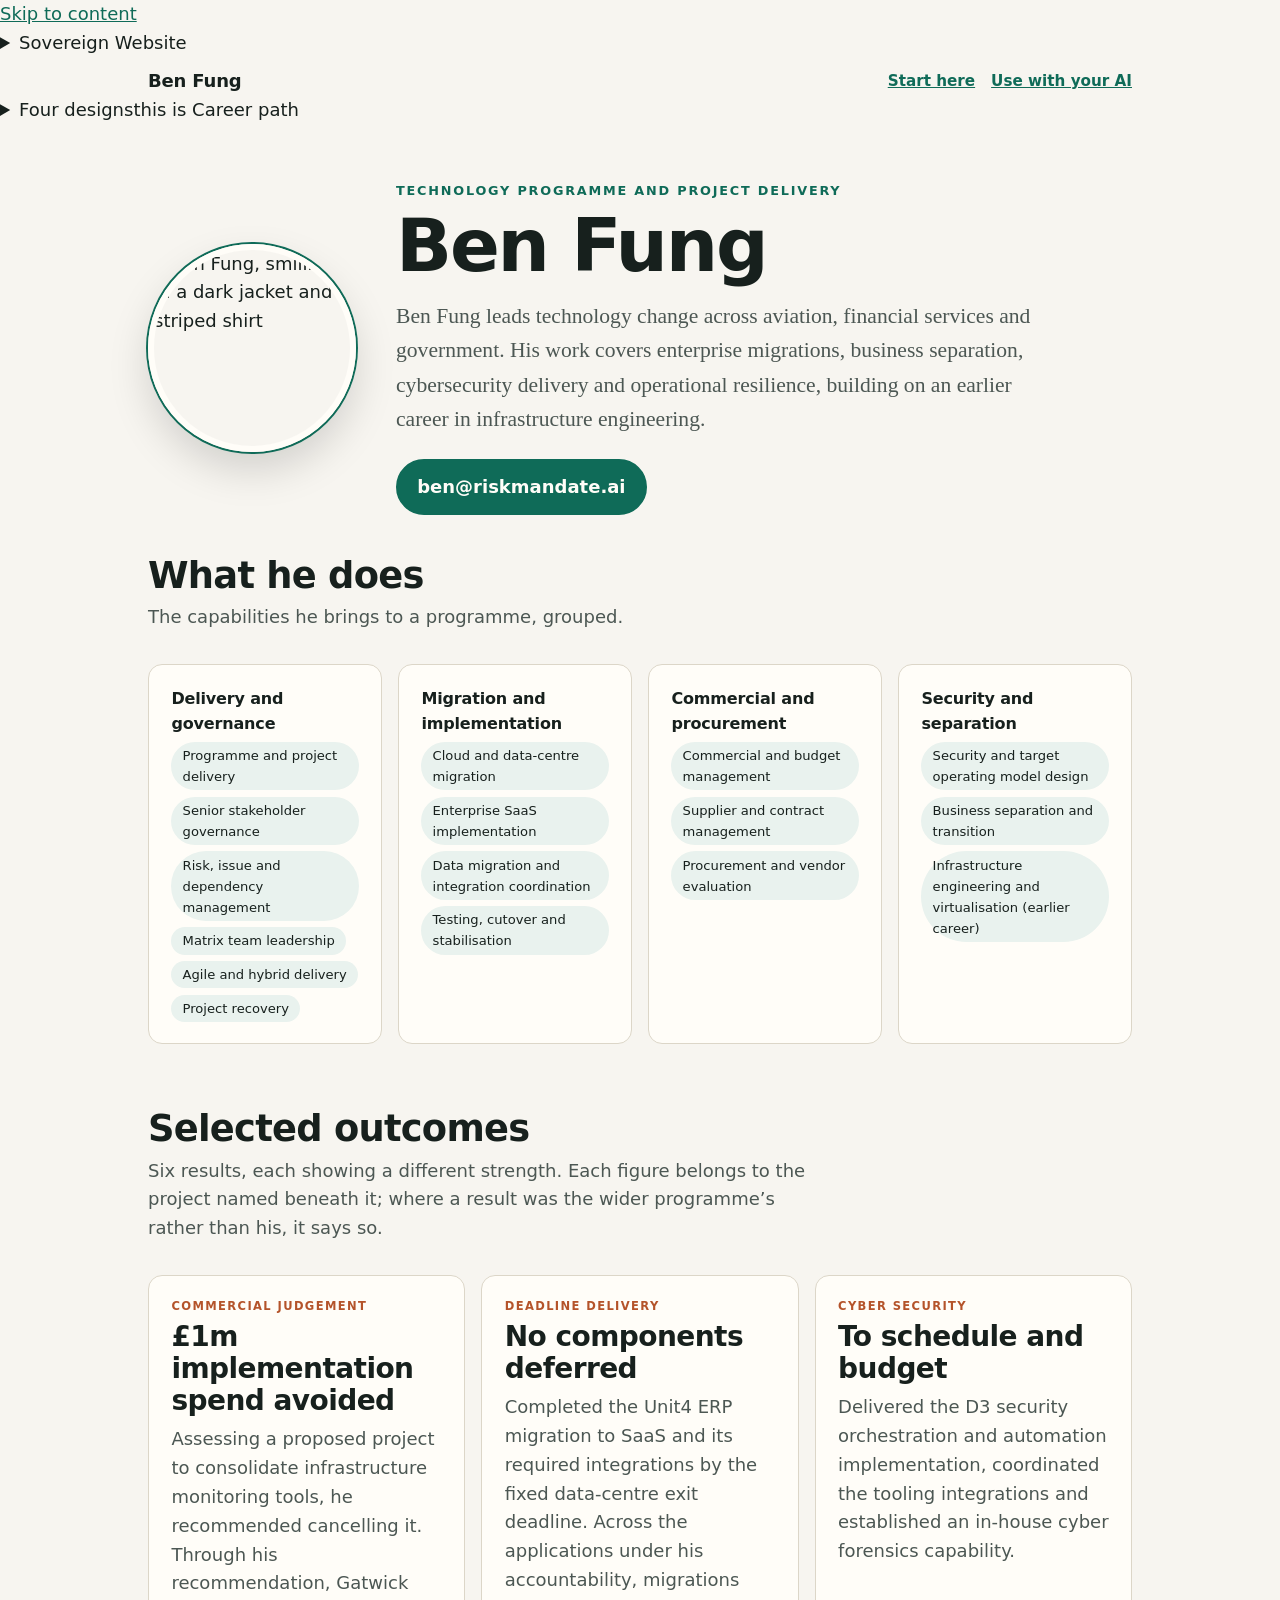
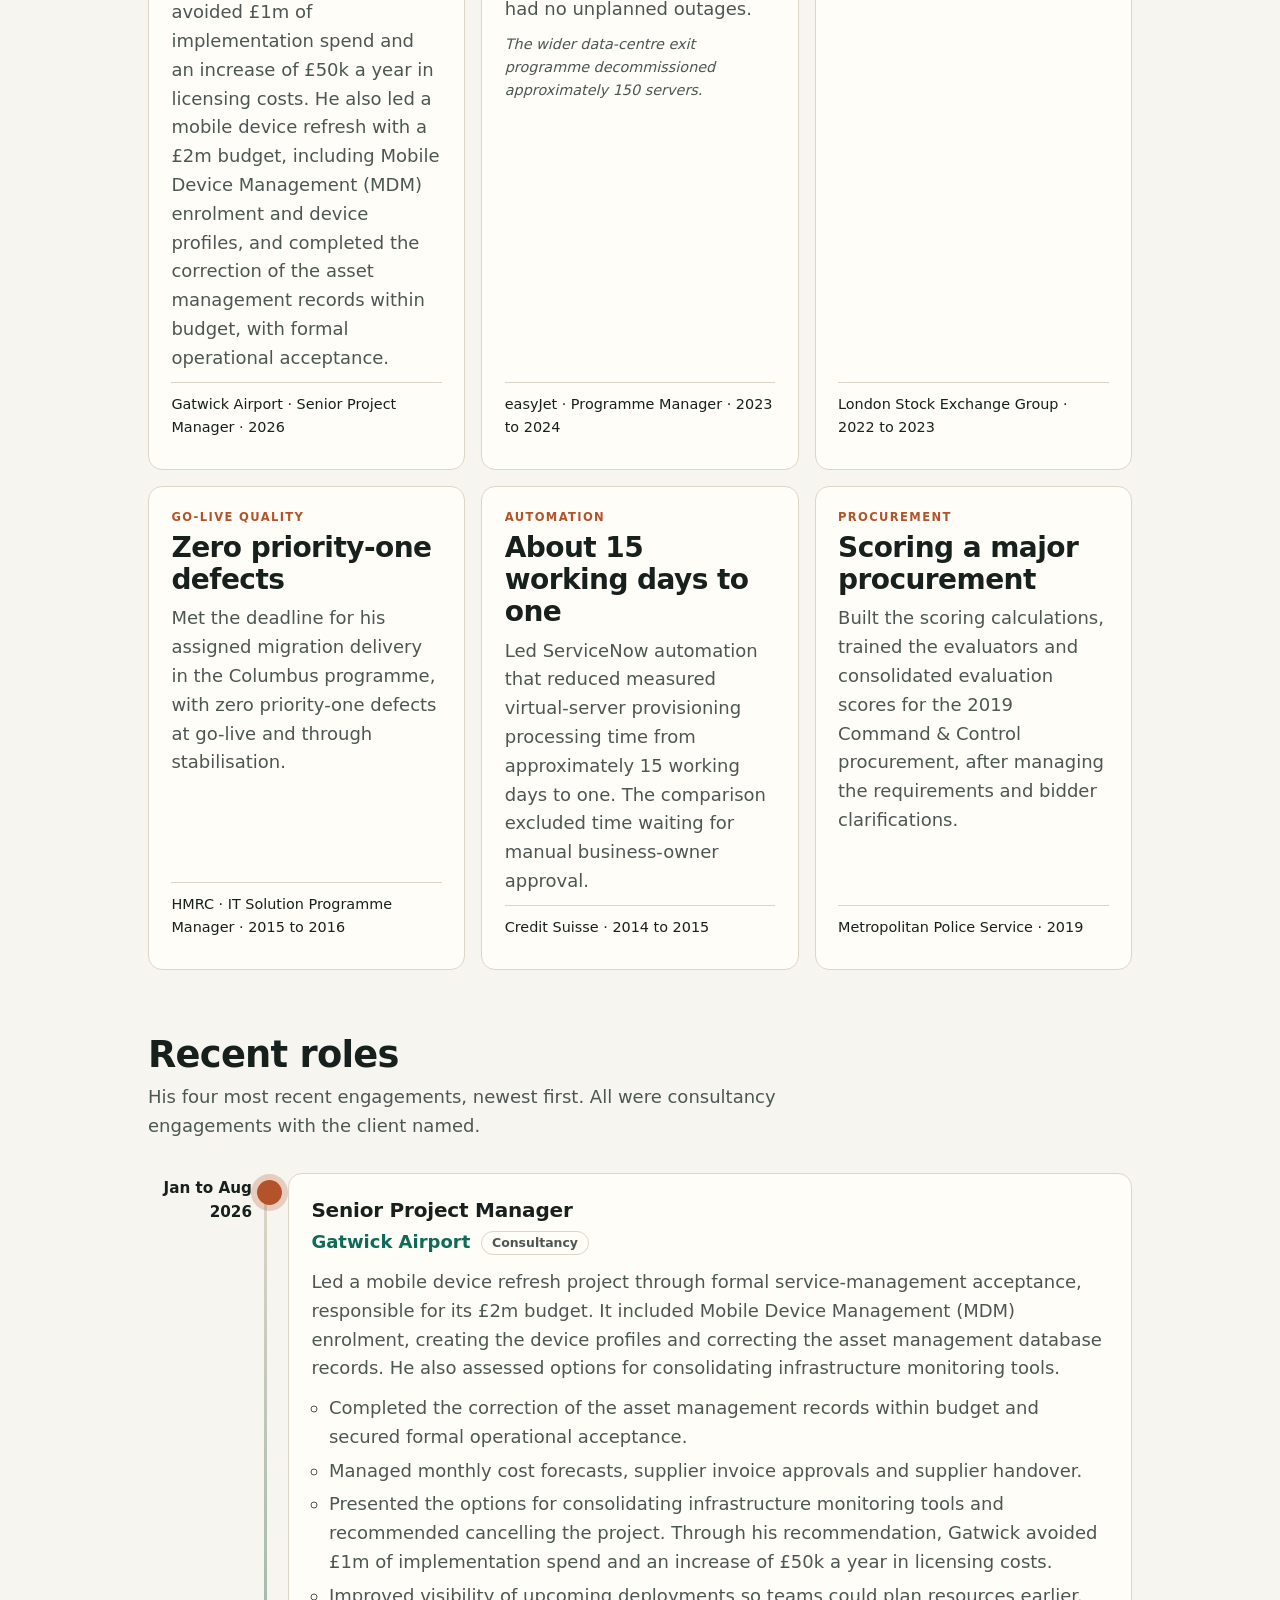
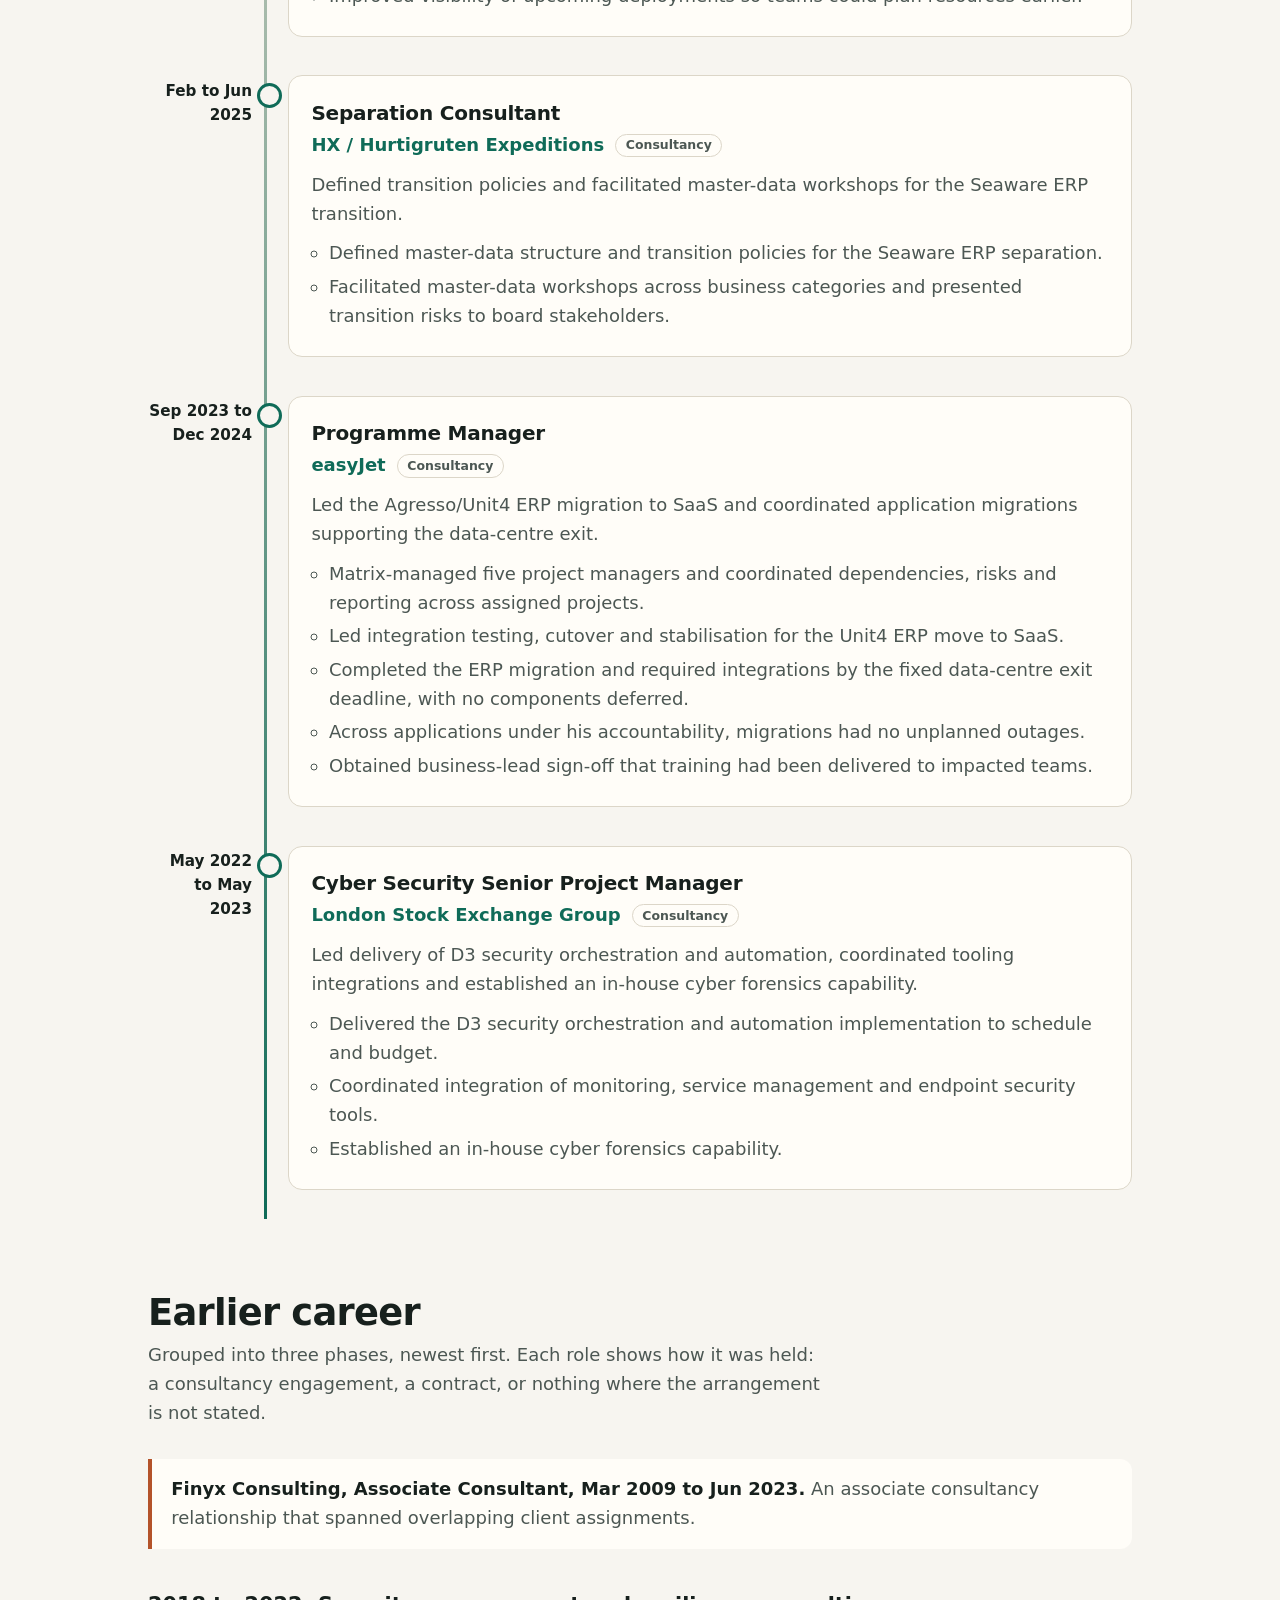
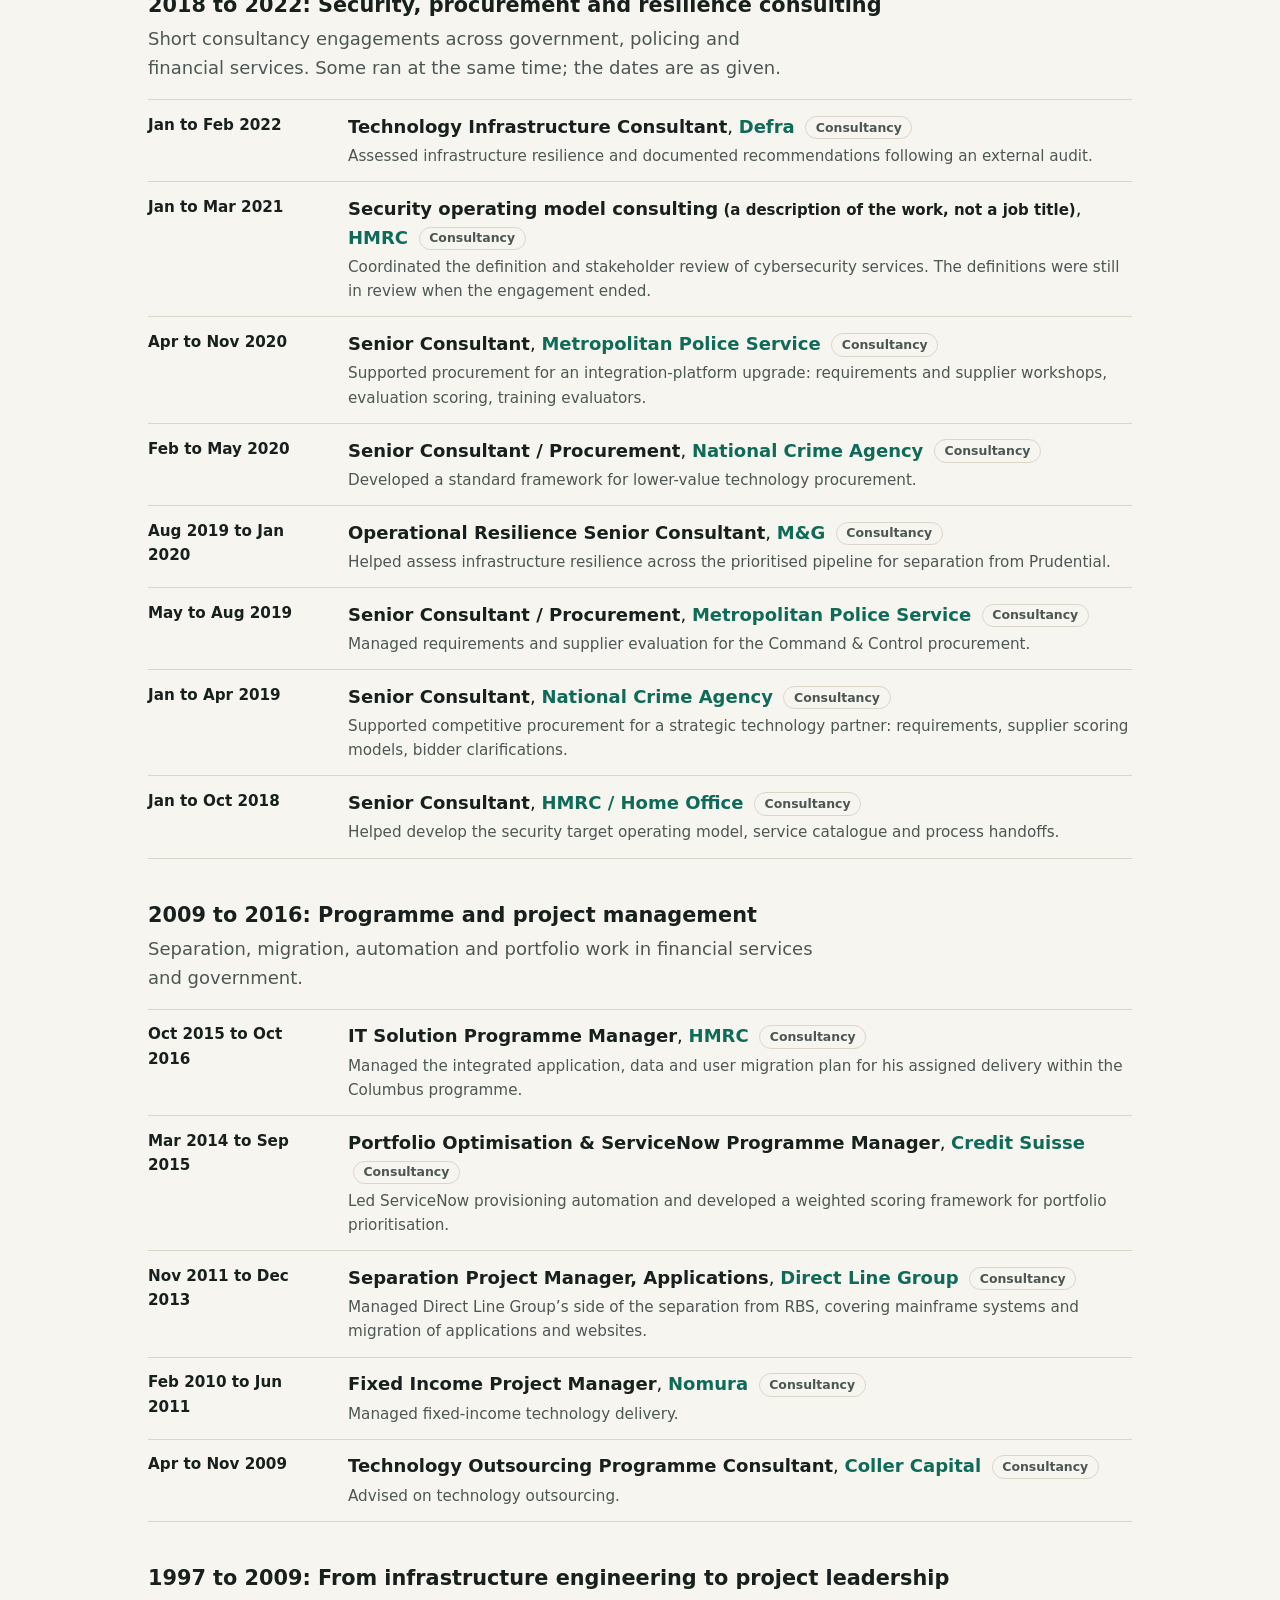
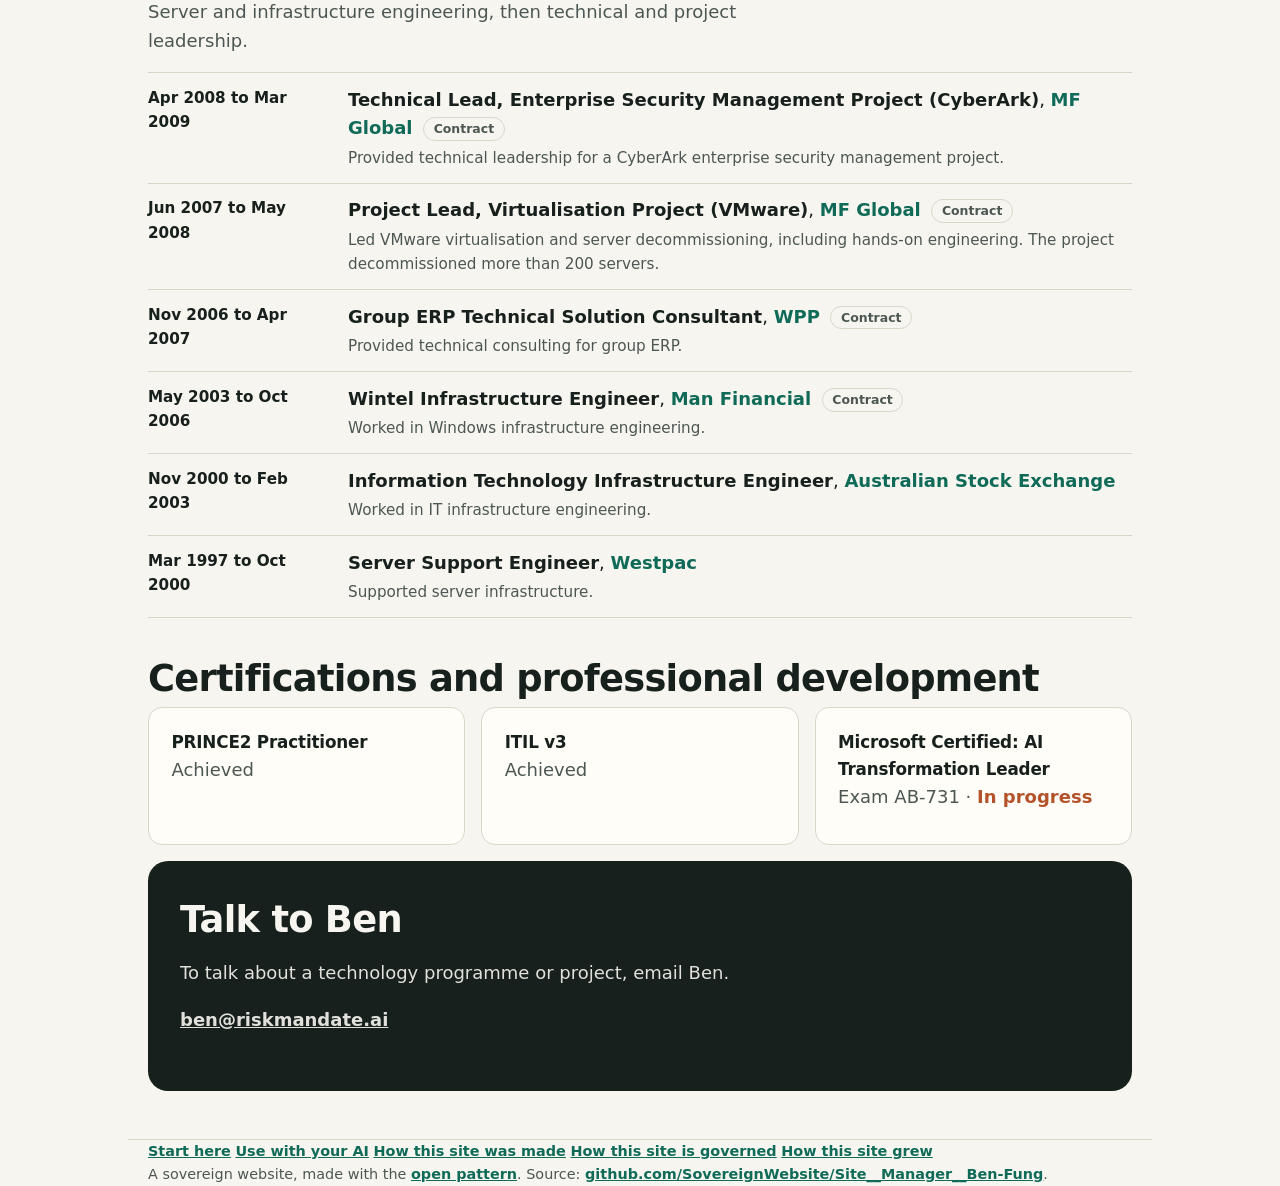
==== commit bbace3ac: "Preview: Gatwick as a mobile device refresh; line map from the profile Ben, in this session: the Gat" ====
--- a/site/index.html
+++ b/site/index.html
@@ -172,7 +172,7 @@
 <h2 id="out">Selected outcomes</h2>
 <p class="sub">Six results, each showing a different strength. Each figure belongs to the project named beneath it; where a result was the wider programme&#8217;s rather than his, it says so.</p>
 <ul class="outcomes">
-<li class="outcome"><p class="kind">Commercial judgement</p><p class="big">&#163;1m implementation spend avoided</p><p>Assessing a proposed project to consolidate infrastructure monitoring tools, he recommended cancelling it. Through his recommendation, Gatwick avoided &#163;1m of implementation spend and an increase of &#163;50k a year in licensing costs. On the Mobile Device Management (MDM) project, where he was responsible for a &#163;2m budget, he completed the remediation within budget and secured formal operational acceptance.</p><p class="where">Gatwick Airport · Senior Project Manager · 2026</p></li>
+<li class="outcome"><p class="kind">Commercial judgement</p><p class="big">&#163;1m implementation spend avoided</p><p>Assessing a proposed project to consolidate infrastructure monitoring tools, he recommended cancelling it. Through his recommendation, Gatwick avoided &#163;1m of implementation spend and an increase of &#163;50k a year in licensing costs. He also led a mobile device refresh with a &#163;2m budget, including Mobile Device Management (MDM) enrolment and device profiles, and completed the correction of the asset management records within budget, with formal operational acceptance.</p><p class="where">Gatwick Airport · Senior Project Manager · 2026</p></li>
 <li class="outcome"><p class="kind">Deadline delivery</p><p class="big">No components deferred</p><p>Completed the Unit4 ERP migration to SaaS and its required integrations by the fixed data-centre exit deadline. Across the applications under his accountability, migrations had no unplanned outages.</p><p class="team">The wider data-centre exit programme decommissioned approximately 150 servers.</p><p class="where">easyJet · Programme Manager · 2023 to 2024</p></li>
 <li class="outcome"><p class="kind">Cyber security</p><p class="big">To schedule and budget</p><p>Delivered the D3 security orchestration and automation implementation, coordinated the tooling integrations and established an in-house cyber forensics capability.</p><p class="where">London Stock Exchange Group · 2022 to 2023</p></li>
 <li class="outcome"><p class="kind">Go-live quality</p><p class="big">Zero priority-one defects</p><p>Met the deadline for his assigned migration delivery in the Columbus programme, with zero priority-one defects at go-live and through stabilisation.</p><p class="where">HMRC · IT Solution Programme Manager · 2015 to 2016</p></li>
@@ -190,8 +190,8 @@
     <div class="card">
       <h3>Senior Project Manager</h3>
       <p class="org">Gatwick Airport <span class="arr">Consultancy</span></p>
-      <p>Led Mobile Device Management (MDM) data quality remediation through formal service-management acceptance, responsible for a &#163;2m budget on the MDM project, and assessed options for consolidating monitoring tools.</p>
-      <ul><li>Completed the MDM remediation within budget and secured formal operational acceptance.</li><li>Managed monthly cost forecasts, supplier invoice approvals and supplier handover.</li><li>Presented the options for consolidating infrastructure monitoring tools and recommended cancelling the project. Through his recommendation, Gatwick avoided &#163;1m of implementation spend and an increase of &#163;50k a year in licensing costs.</li><li>Improved visibility of upcoming deployments so teams could plan resources earlier.</li></ul>
+      <p>Led a mobile device refresh project through formal service-management acceptance, responsible for its &#163;2m budget. It included Mobile Device Management (MDM) enrolment, creating the device profiles and correcting the asset management database records. He also assessed options for consolidating infrastructure monitoring tools.</p>
+      <ul><li>Completed the correction of the asset management records within budget and secured formal operational acceptance.</li><li>Managed monthly cost forecasts, supplier invoice approvals and supplier handover.</li><li>Presented the options for consolidating infrastructure monitoring tools and recommended cancelling the project. Through his recommendation, Gatwick avoided &#163;1m of implementation spend and an increase of &#163;50k a year in licensing costs.</li><li>Improved visibility of upcoming deployments so teams could plan resources earlier.</li></ul>
     </div>
   </li>
   <li class="step">
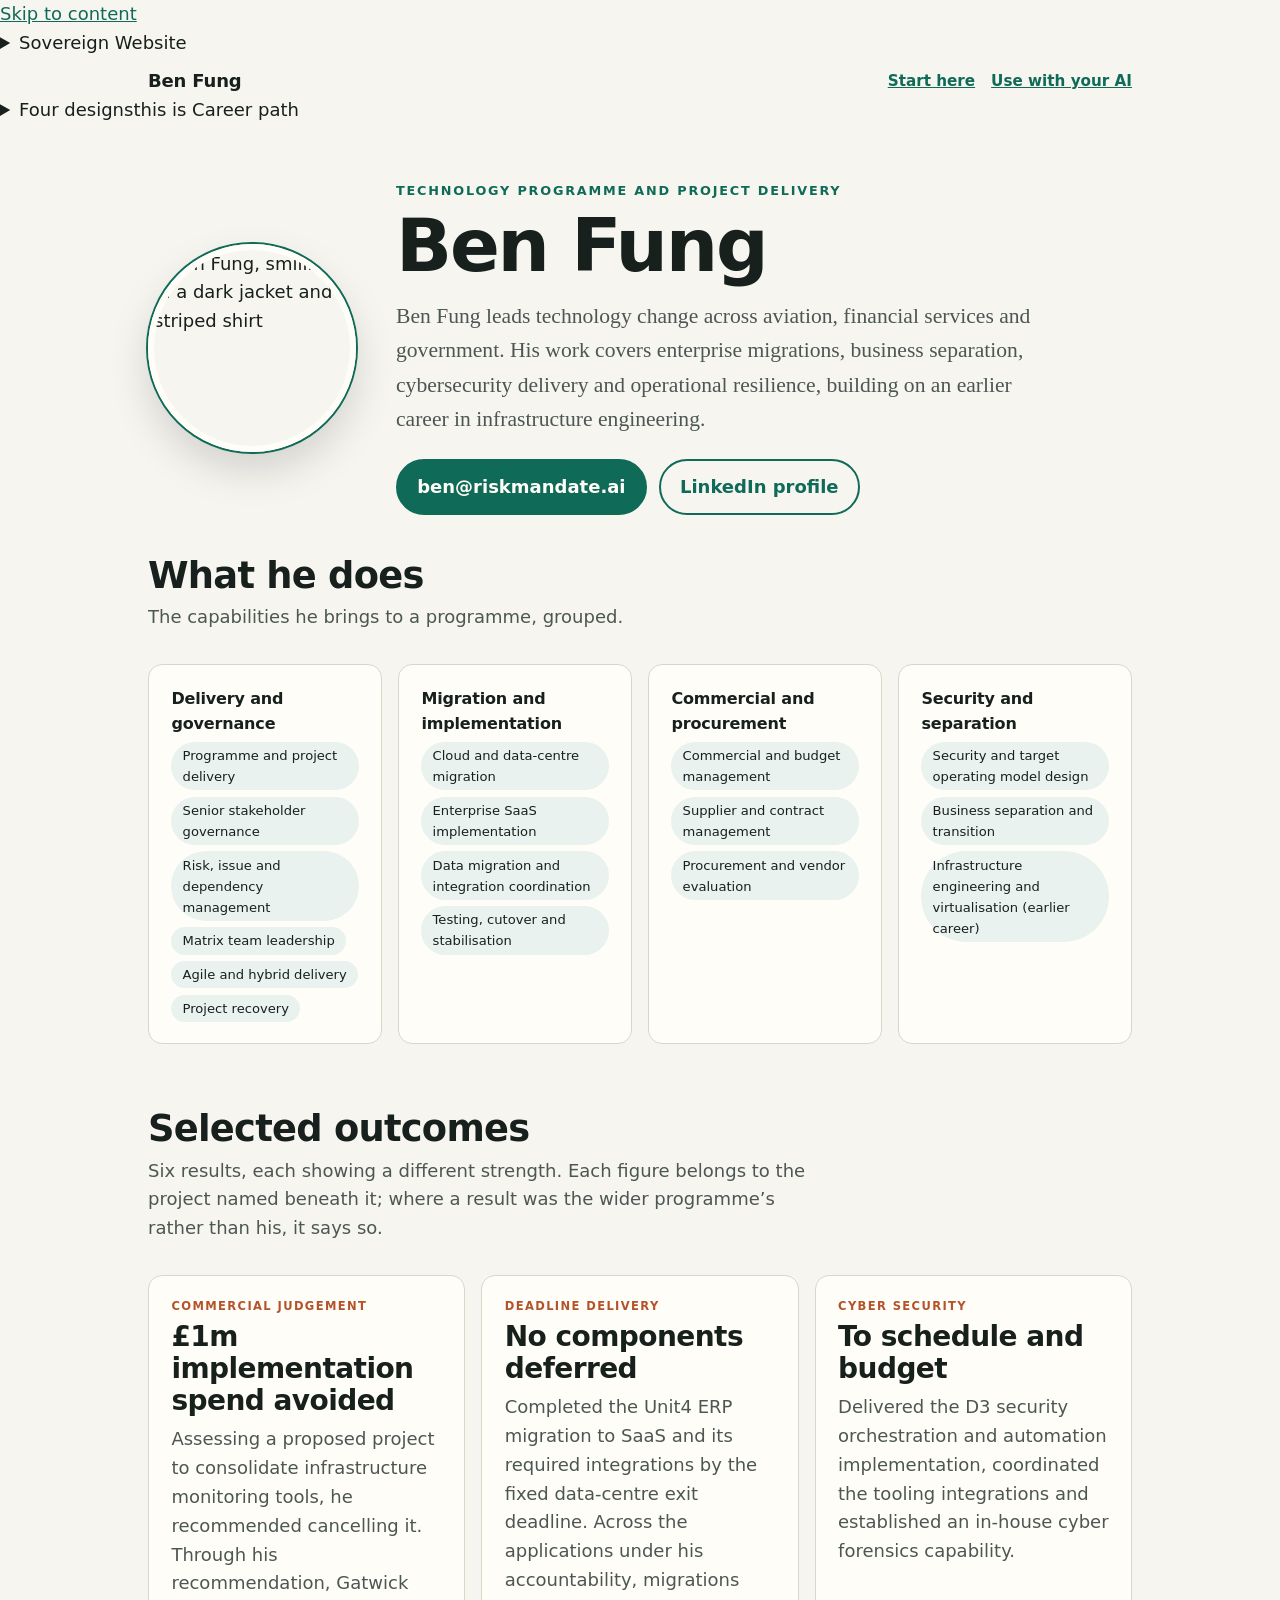
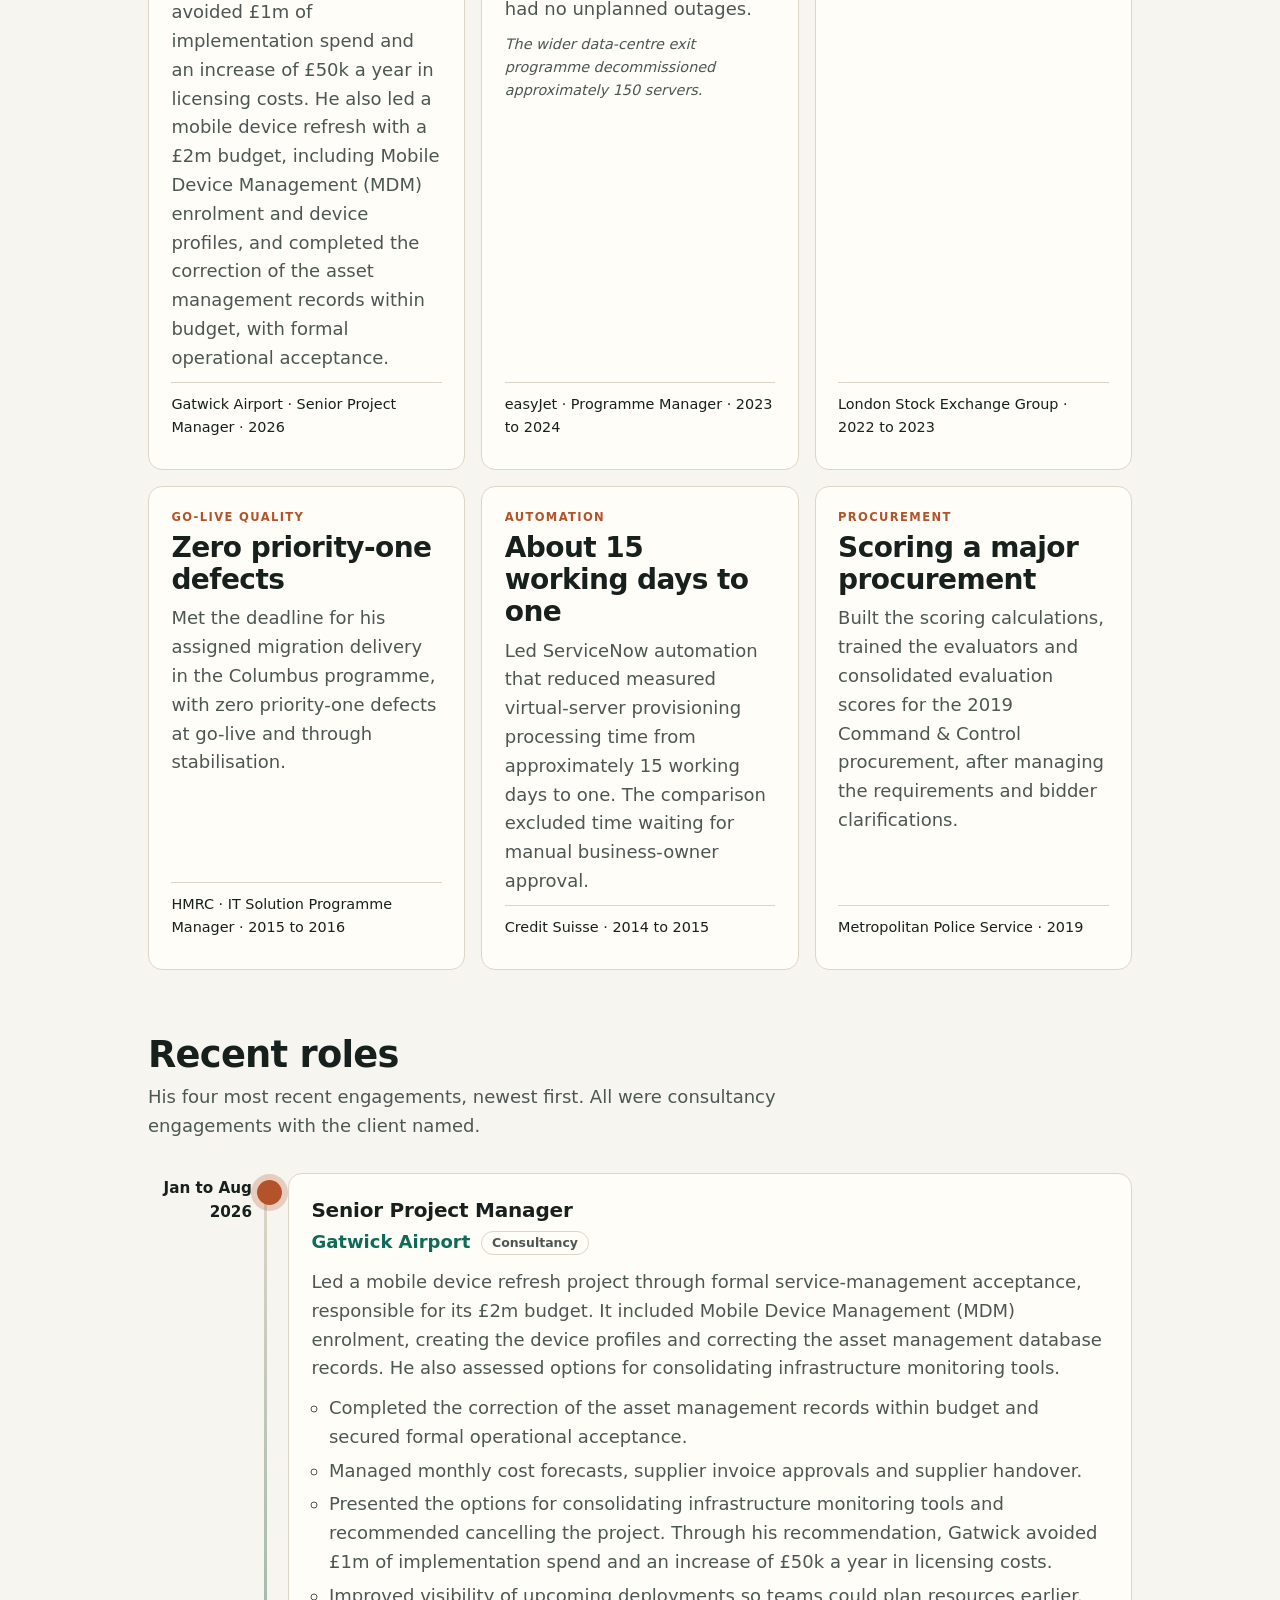
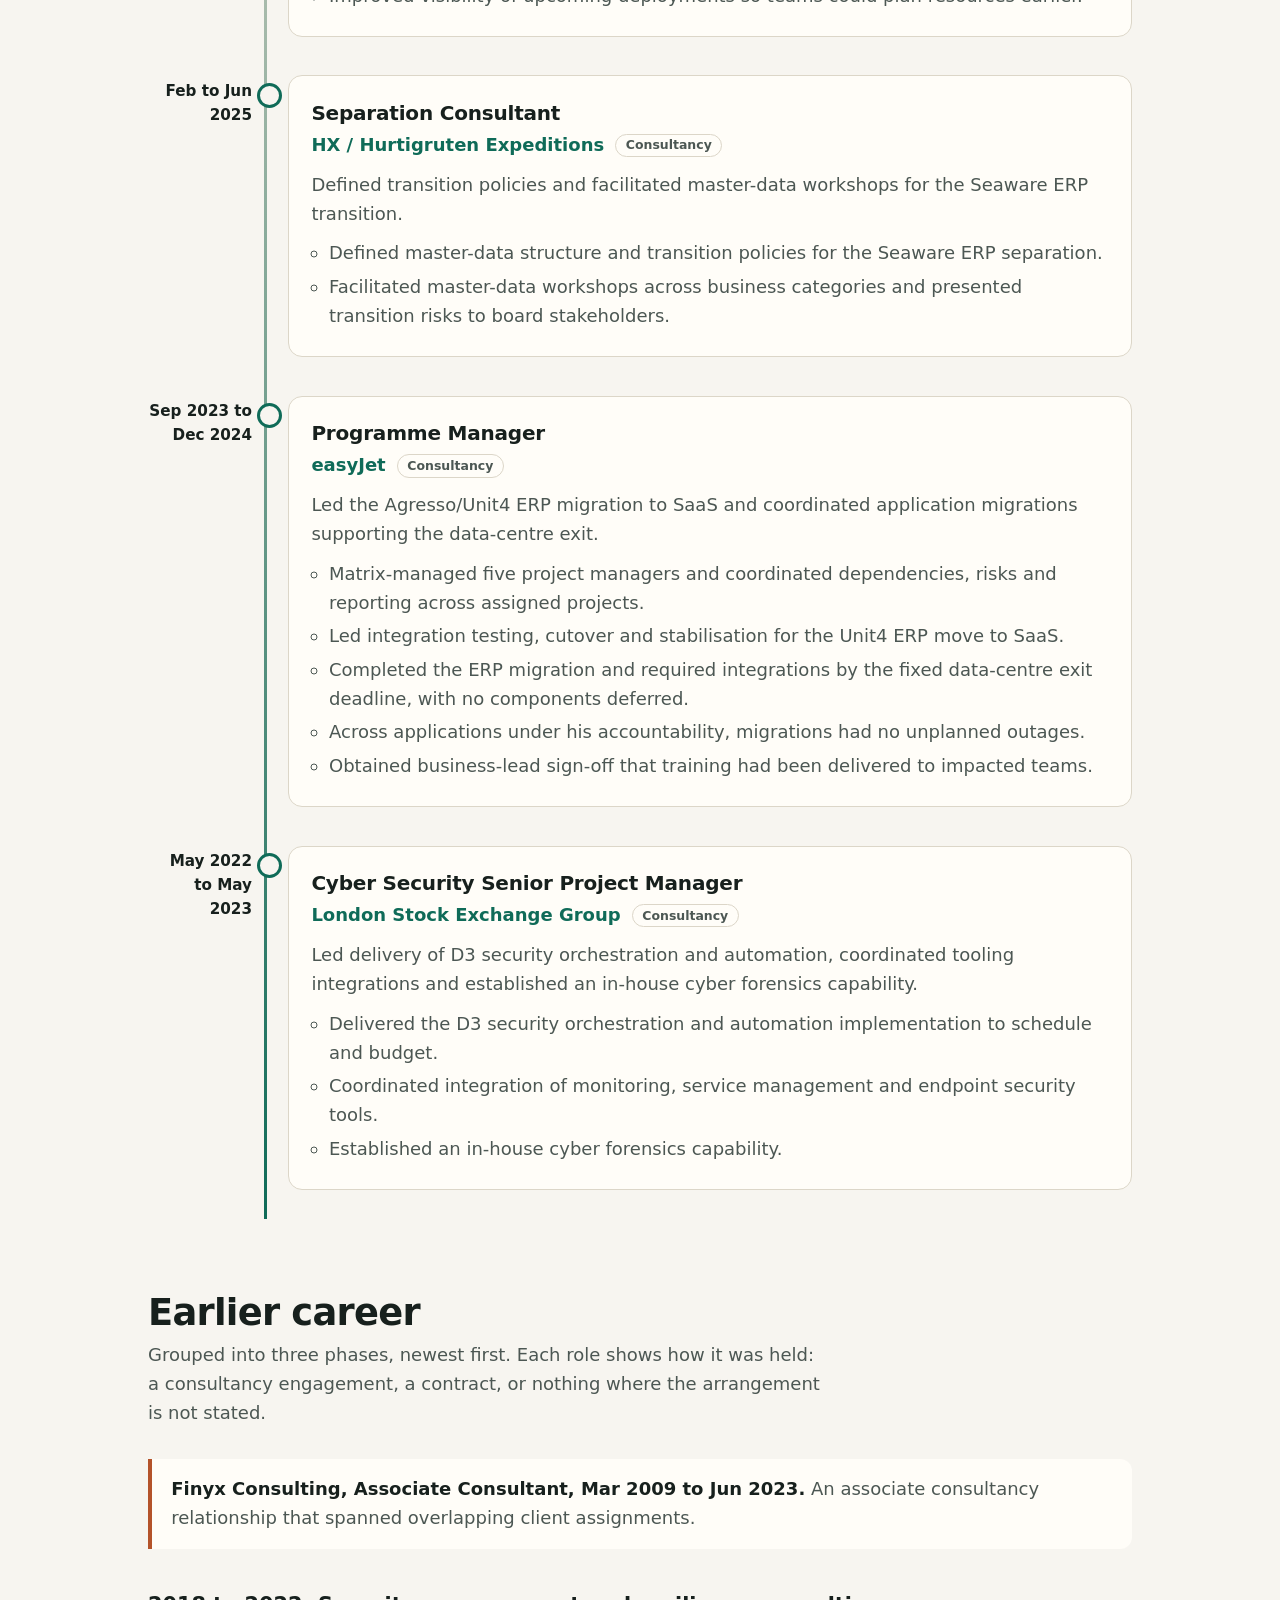
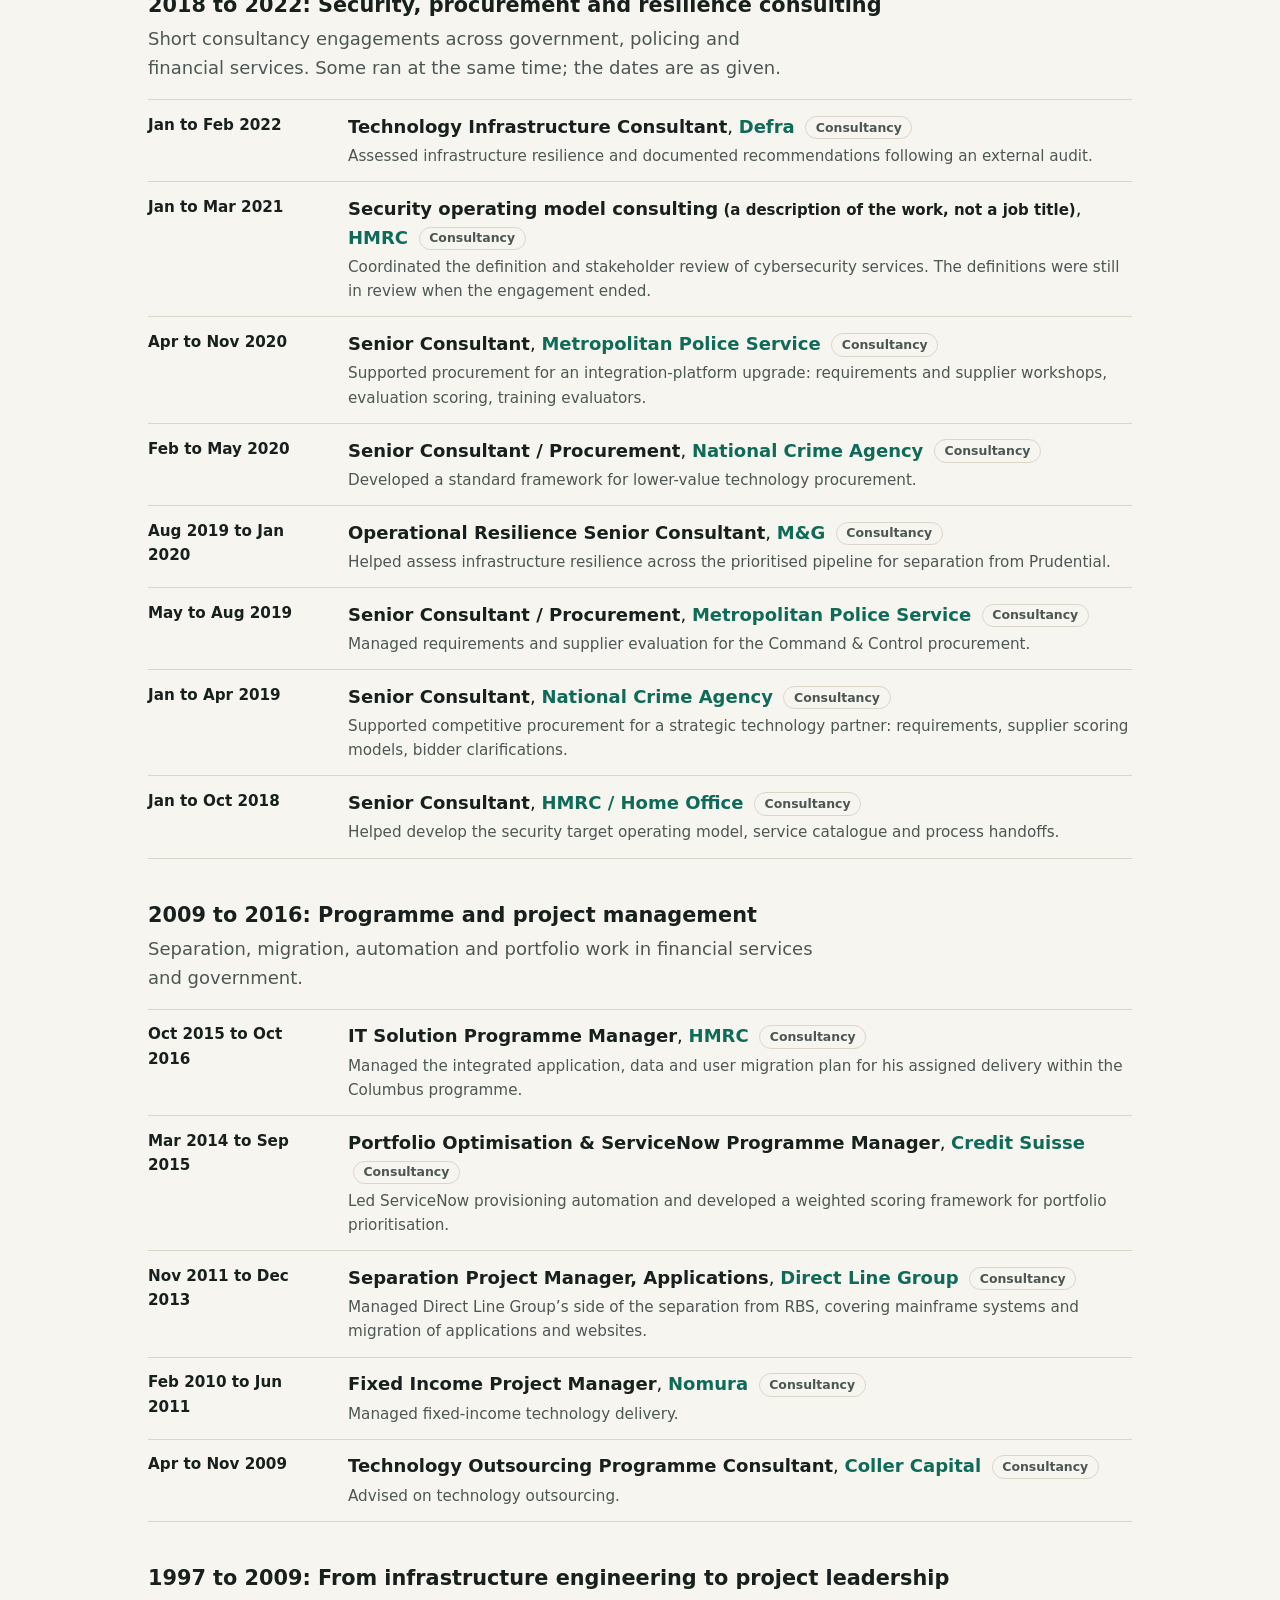
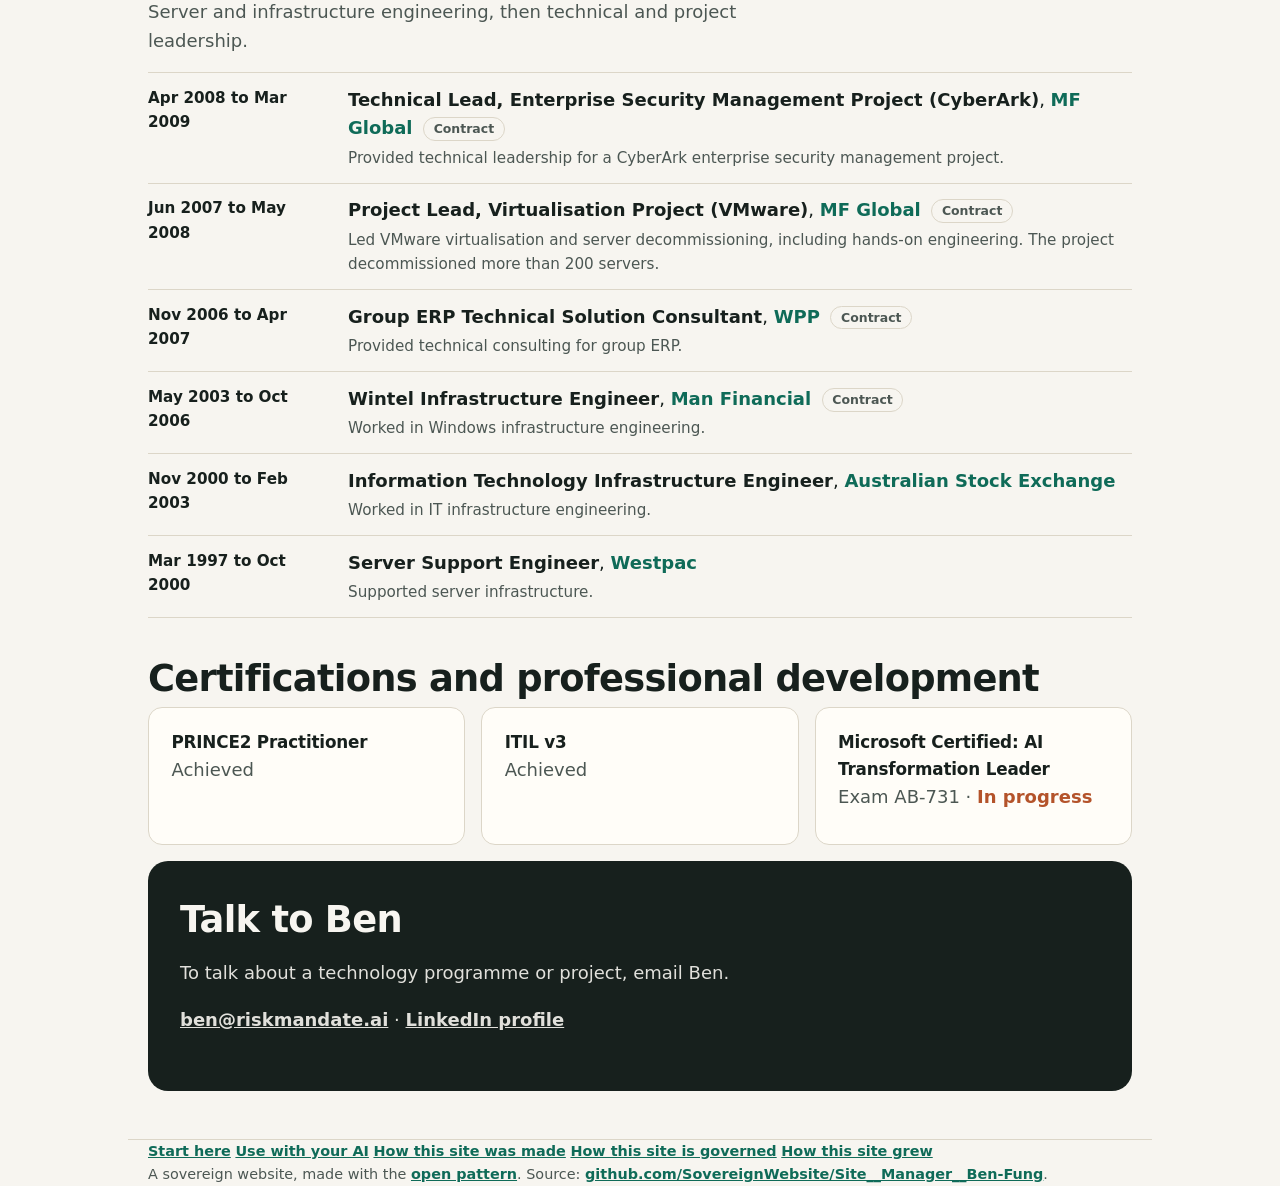
==== commit b9176a1a: "Add Ben's LinkedIn profile beside his email on every design Ben Fung, in this session, gave the addr" ====
--- a/site/index.html
+++ b/site/index.html
@@ -153,7 +153,7 @@
     <p class="eyebrow">Technology programme and project delivery</p>
     <h1 id="who">Ben Fung</h1>
     <p class="lede serif">Ben Fung leads technology change across aviation, financial services and government. His work covers enterprise migrations, business separation, cybersecurity delivery and operational resilience, building on an earlier career in infrastructure engineering.</p>
-    <div class="cta"><a class="btn primary" href="mailto:ben@riskmandate.ai">ben@riskmandate.ai</a></div>
+    <div class="cta"><a class="btn primary" href="mailto:ben@riskmandate.ai">ben@riskmandate.ai</a> <a class="btn" href="https://www.linkedin.com/in/ben-fung-8935936/">LinkedIn profile</a></div>
   </div>
 </section>
 
@@ -267,7 +267,7 @@
 <section class="contact" aria-labelledby="talk">
   <h2 id="talk">Talk to Ben</h2>
   <p>To talk about a technology programme or project, email Ben.</p>
-  <p><a href="mailto:ben@riskmandate.ai">ben@riskmandate.ai</a></p>
+  <p><a href="mailto:ben@riskmandate.ai">ben@riskmandate.ai</a> · <a href="https://www.linkedin.com/in/ben-fung-8935936/">LinkedIn profile</a></p>
 </section>
 </main>
 <footer class="wrap">
